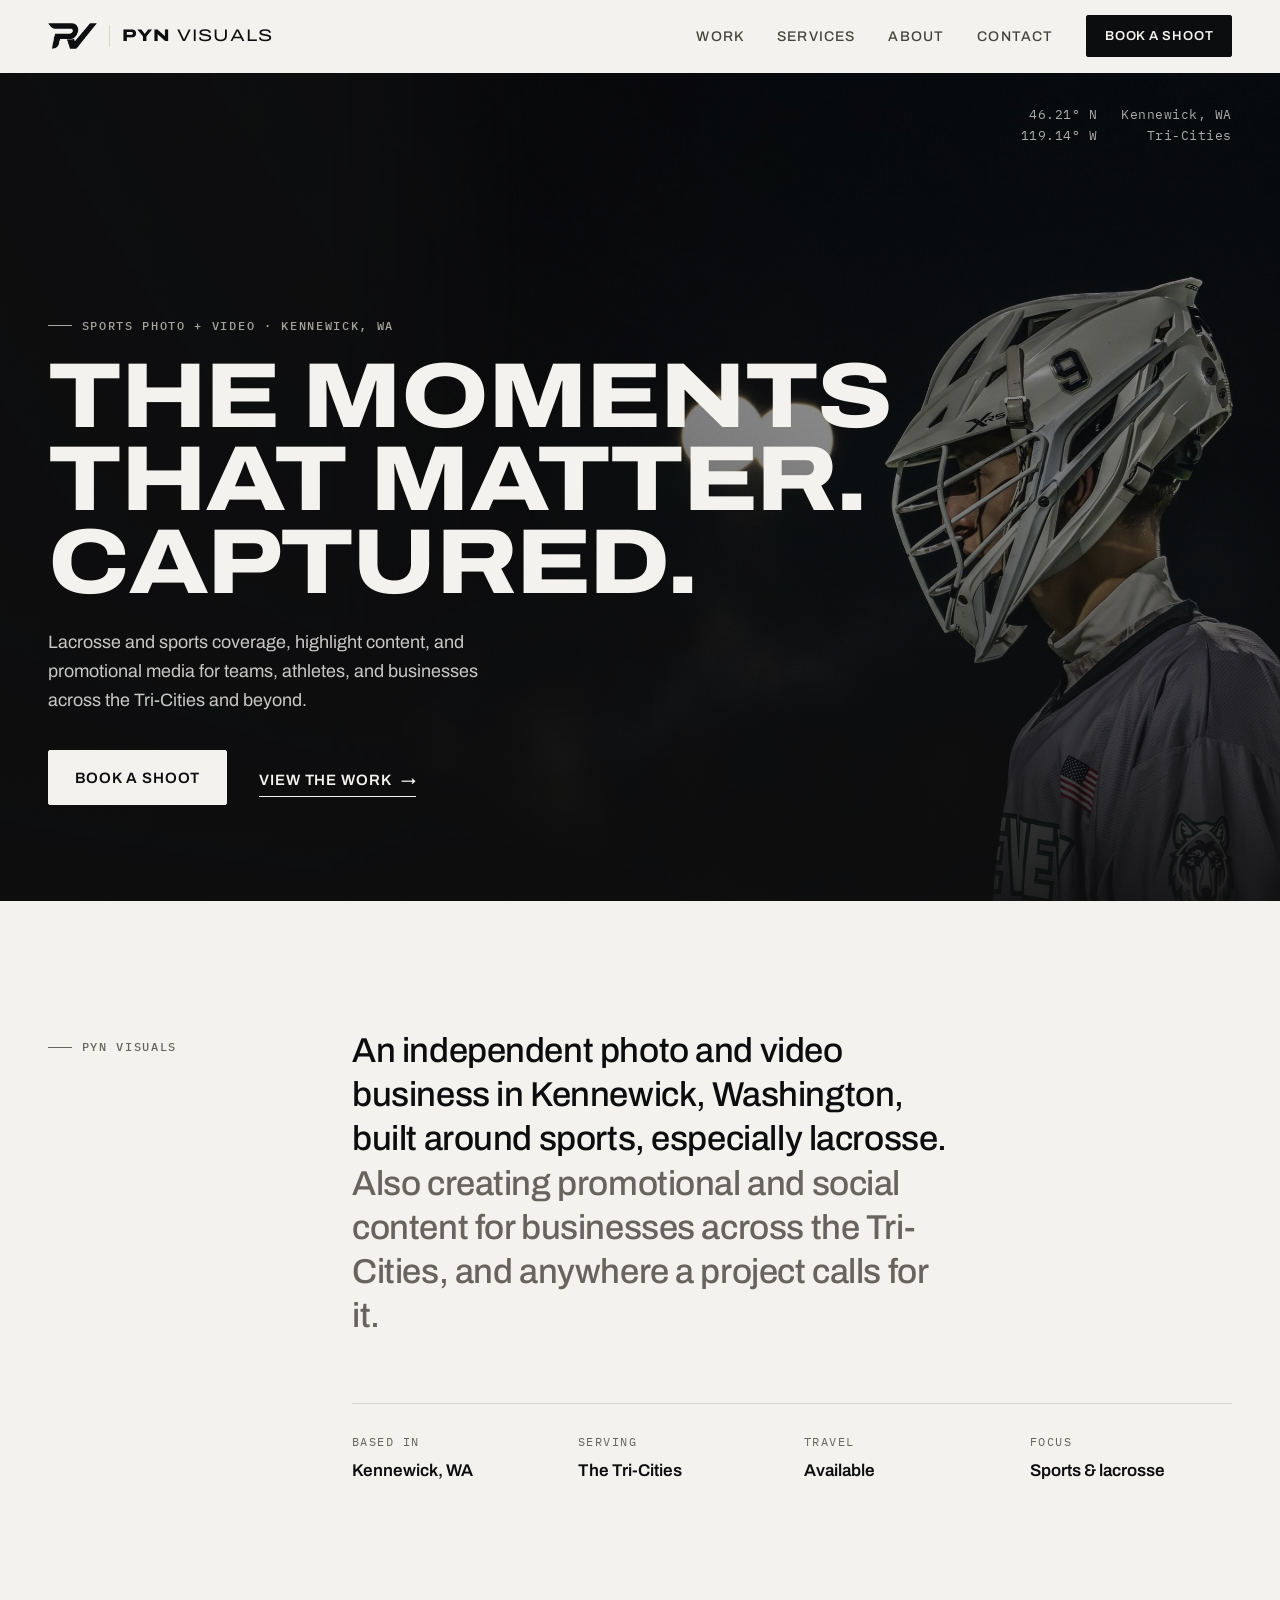
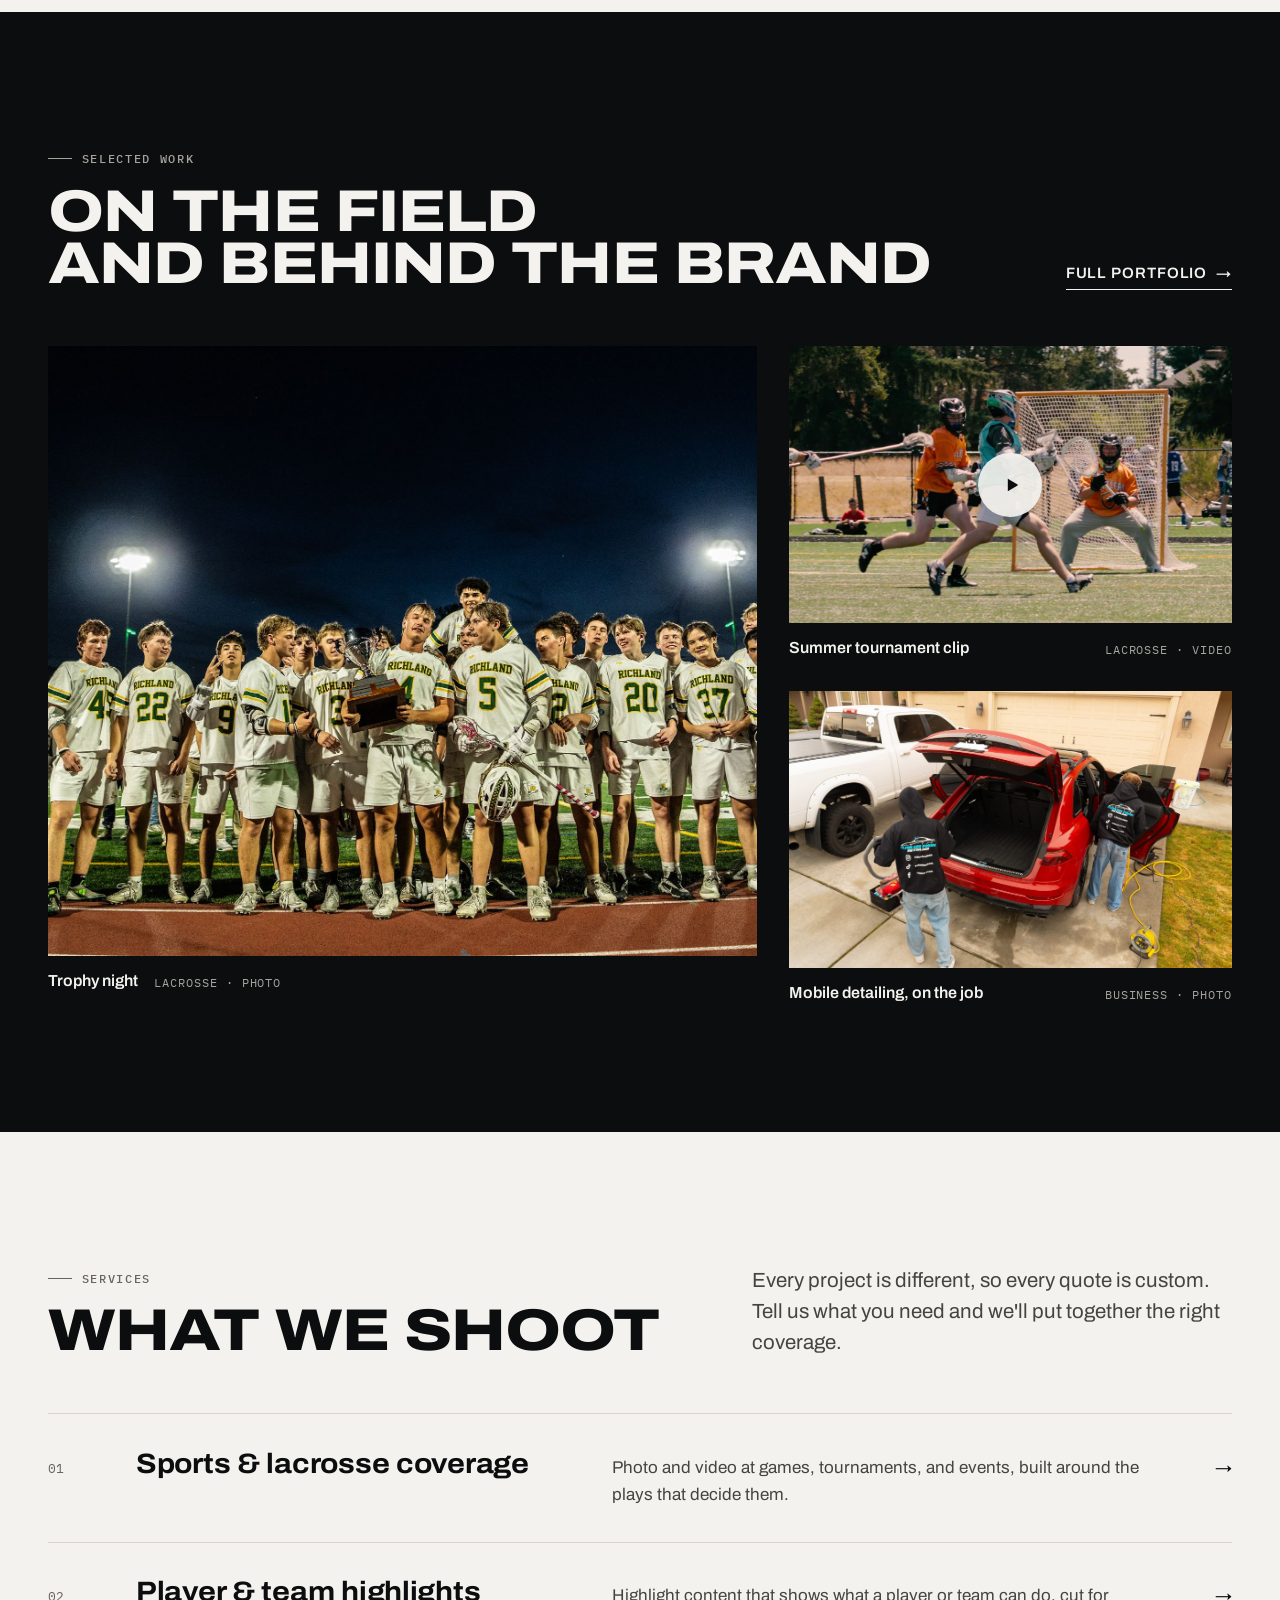
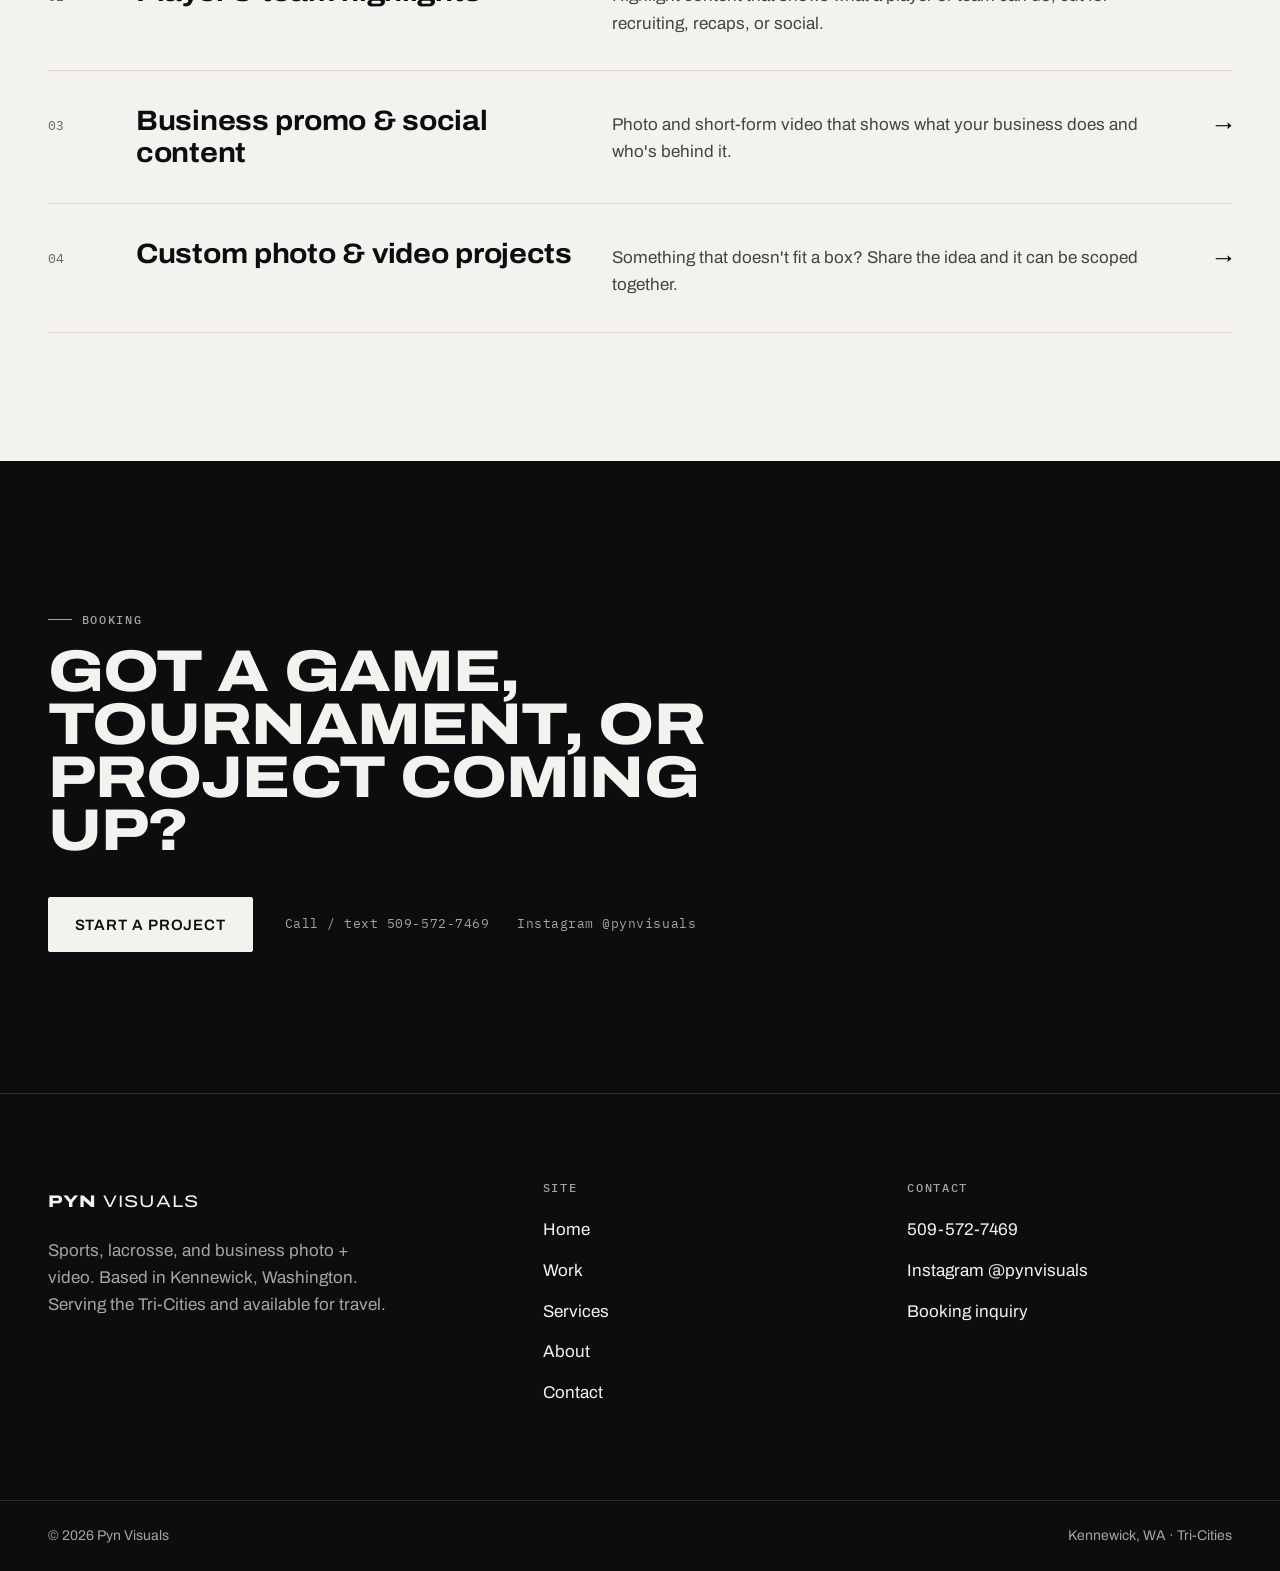
==== index.html @ ad840dbf "About page: Hayden Pyne bio and photo" ====
<!doctype html>
<html lang="en">
<head>
  <meta charset="utf-8" />
  <meta name="viewport" content="width=device-width, initial-scale=1" />
  <title>Pyn Visuals | Sports &amp; Lacrosse Photo + Video in Kennewick, WA</title>
  <meta name="description" content="Pyn Visuals is a Kennewick, Washington photo and video business focused on sports and lacrosse, plus promotional and social media content for businesses. Serving the Tri-Cities and available for travel." />
  <meta name="theme-color" content="#f4f2ee" />
  <link rel="icon" type="image/png" sizes="32x32" href="assets/favicon-32.png" />
  <link rel="apple-touch-icon" href="assets/apple-touch-icon.png" />

  <!-- Social sharing. If you move to a custom domain, update og:url and og:image on every page. -->
  <meta property="og:site_name" content="Pyn Visuals" />
  <meta property="og:type" content="website" />
  <meta property="og:title" content="Pyn Visuals | Sports &amp; Lacrosse Photo + Video" />
  <meta property="og:description" content="Sports and lacrosse photo + video, and promotional content for businesses. Based in Kennewick, WA, serving the Tri-Cities and available for travel." />
  <meta property="og:url" content="https://haydenp0130.github.io/pyn-visuals-site/" />
  <meta property="og:image" content="https://haydenp0130.github.io/pyn-visuals-site/assets/social/og-image.jpg" />
  <meta property="og:image:alt" content="Pyn Visuals logo and name on a warm white background." />
  <meta name="twitter:card" content="summary_large_image" />

  <link rel="preconnect" href="https://fonts.googleapis.com" />
  <link rel="preconnect" href="https://fonts.gstatic.com" crossorigin />
  <link rel="stylesheet" href="https://fonts.googleapis.com/css2?family=Archivo:wdth,wght@62..125,100..900&family=IBM+Plex+Mono:wght@400;500&display=swap" />
  <link rel="preload" as="image" href="assets/images/hero/hero.jpg" fetchpriority="high" />
  <link rel="stylesheet" href="css/styles.css" />
  <script>document.documentElement.classList.add("js");</script>
  <script src="js/config.js" defer></script>
  <script src="js/components.js" defer></script>
  <script src="js/gallery.js" defer></script>
  <script src="js/main.js" defer></script>

  <script type="application/ld+json">
  {
    "@context": "https://schema.org",
    "@type": "ProfessionalService",
    "name": "Pyn Visuals",
    "description": "Sports and lacrosse photo and video, plus promotional and social media content for businesses.",
    "telephone": "+1-509-572-7469",
    "founder": { "@type": "Person", "name": "Hayden Pyne" },
    "address": { "@type": "PostalAddress", "addressLocality": "Kennewick", "addressRegion": "WA", "addressCountry": "US" },
    "areaServed": ["Kennewick, WA", "Pasco, WA", "Richland, WA", "Tri-Cities, WA"],
    "sameAs": ["https://www.instagram.com/pynvisuals/"]
  }
  </script>
</head>
<body>
  <site-header current="home"></site-header>
  <noscript><nav class="container" aria-label="Main"><p><a href="index.html">Home</a> · <a href="portfolio.html">Work</a> · <a href="services.html">Services</a> · <a href="about.html">About</a> · <a href="contact.html">Contact</a></p></nav></noscript>

  <main id="main">
    <!-- HERO — image and optional background video are set in js/config.js (hero) -->
    <section class="hero dark" data-hero aria-labelledby="hero-title">
      <div class="hero__media">
        <img src="assets/images/hero/hero.jpg" alt="Side profile of a lacrosse player in a white helmet under glowing stadium lights at night." width="2400" height="1600" fetchpriority="high" style="object-position: 62% 35%" />
      </div>
      <div class="hero__grain" aria-hidden="true"></div>
      <span class="hero__tag tag" hidden>Placeholder image</span>
      <div class="hero__meta mono" aria-hidden="true">
        <span>46.21° N<br />119.14° W</span>
        <span>Kennewick, WA<br />Tri-Cities</span>
      </div>

      <div class="container hero__content">
        <p class="eyebrow">Sports photo + video &middot; Kennewick, WA</p>
        <h1 class="display h1 hero__title" id="hero-title">The moments that matter. Captured.</h1>
        <p class="hero__text">Lacrosse and sports coverage, highlight content, and promotional media for teams, athletes, and businesses across the Tri-Cities and beyond.</p>
        <div class="hero__actions">
          <a class="btn btn--light" href="contact.html">Book a Shoot</a>
          <a class="link-arrow" href="portfolio.html">View the work <span class="arrow" aria-hidden="true">&rarr;</span></a>
        </div>
      </div>
    </section>

    <!-- INTRO -->
    <section class="section" aria-labelledby="intro-title">
      <div class="container grid-12">
        <div class="intro__label"><h2 class="eyebrow" id="intro-title">Pyn Visuals</h2></div>
        <div class="intro__body">
          <p class="statement" data-reveal>
            An independent photo and video business in Kennewick, Washington, built around sports, especially lacrosse.
            <span class="muted">Also creating promotional and social content for businesses across the Tri-Cities, and anywhere a project calls for it.</span>
          </p>
          <dl class="facts" data-reveal>
            <div><dt>Based in</dt><dd>Kennewick, WA</dd></div>
            <div><dt>Serving</dt><dd>The Tri-Cities</dd></div>
            <div><dt>Travel</dt><dd>Available</dd></div>
            <div><dt>Focus</dt><dd>Sports &amp; lacrosse</dd></div>
          </dl>
        </div>
      </div>
    </section>

    <!-- SELECTED WORK — items marked featured: true in js/config.js -->
    <section class="section dark" aria-labelledby="work-title">
      <div class="container">
        <div class="section-head" data-reveal>
          <div>
            <p class="eyebrow">Selected work</p>
            <h2 class="display h2" id="work-title">On the field<br />and behind the brand</h2>
          </div>
          <a class="link-arrow" href="portfolio.html">Full portfolio <span class="arrow" aria-hidden="true">&rarr;</span></a>
        </div>
        <div class="featured-grid" data-featured-work data-reveal></div>
      </div>
    </section>

    <!-- SERVICES OVERVIEW — content from js/config.js (services) -->
    <section class="section" aria-labelledby="services-title">
      <div class="container">
        <div class="section-head" data-reveal>
          <div>
            <p class="eyebrow">Services</p>
            <h2 class="display h2" id="services-title">What we shoot</h2>
          </div>
          <p class="lede">Every project is different, so every quote is custom. Tell us what you need and we'll put together the right coverage.</p>
        </div>
        <ul class="service-rows" data-service-rows></ul>
      </div>
    </section>

    <!-- CTA -->
    <section class="dark cta" aria-labelledby="cta-title">
      <div class="container" data-reveal>
        <p class="eyebrow">Booking</p>
        <h2 class="display h2 cta__title" id="cta-title" style="margin-top:1rem">Got a game, tournament, or project coming up?</h2>
        <div class="cta__row">
          <a class="btn btn--light" href="contact.html">Start a Project</a>
          <div class="cta__contact mono">
            <a data-link="phone" data-keep-text="1" href="tel:+15095727469">Call / text 509-572-7469</a>
            <a data-link="instagram" data-keep-text="1" href="https://www.instagram.com/pynvisuals/" target="_blank" rel="noopener">Instagram @pynvisuals</a>
          </div>
        </div>
      </div>
    </section>
  </main>

  <site-footer></site-footer>
</body>
</html>
---- css/styles.css ----
/* =========================================================================
   PYN VISUALS — STYLES
   Palette: ink black + warm white + neutral grays. No bright accents.
   Colors, fonts, and spacing are set once in :root below.
   ========================================================================= */

:root {
  /* Color */
  --ink: #0c0d0f;            /* sampled from the Pyn Visuals logo */
  --ink-2: #16171a;
  --ink-3: #232428;
  --paper: #f4f2ee;          /* warm white */
  --paper-2: #ebe8e2;
  --gray-700: #46443f;       /* body text on paper  (≈ 9:1) */
  --gray-500: #67645e;       /* muted text on paper (≈ 5.4:1) */
  --line: #d8d4cc;
  --on-ink: #f4f2ee;
  --on-ink-muted: #a7a49d;   /* muted text on ink   (≈ 8:1) */
  --line-ink: rgba(244, 242, 238, 0.14);
  --error: #9b2c22;          /* used only for form errors */
  --error-on-ink: #f0a597;

  /* Type */
  --font-sans: "Archivo", "Helvetica Neue", Arial, system-ui, sans-serif;
  --font-mono: "IBM Plex Mono", ui-monospace, "SFMono-Regular", Consolas, monospace;

  /* Layout */
  --max: 1360px;
  --gutter: clamp(1rem, 4vw, 3rem);
  --header-h: 72px;
  --section: clamp(4.5rem, 10vw, 9rem);
  --radius: 2px;

  /* Motion */
  --ease: cubic-bezier(0.2, 0.7, 0.1, 1);
}

/* ---------- Reset / base ---------- */
*, *::before, *::after { box-sizing: border-box; }
html { -webkit-text-size-adjust: 100%; scroll-padding-top: calc(var(--header-h) + 1rem); }
@media (prefers-reduced-motion: no-preference) { html { scroll-behavior: smooth; } }
body {
  margin: 0;
  background: var(--paper);
  color: var(--ink);
  font-family: var(--font-sans);
  font-size: 1.0625rem;
  line-height: 1.6;
  -webkit-font-smoothing: antialiased;
  text-rendering: optimizeLegibility;
}
img, video, iframe { display: block; max-width: 100%; }
img { height: auto; }
a { color: inherit; }
button, input, select, textarea { font: inherit; color: inherit; }
h1, h2, h3, h4 { margin: 0; font-weight: 700; line-height: 1.05; }
p { margin: 0; }
ul { margin: 0; padding: 0; }
:focus-visible { outline: 2px solid currentColor; outline-offset: 3px; }
.dark :focus-visible, .site-footer :focus-visible { outline-color: var(--on-ink); }

[hidden] { display: none !important; }
.visually-hidden {
  position: absolute !important; width: 1px; height: 1px; padding: 0; margin: -1px;
  overflow: hidden; clip: rect(0 0 0 0); white-space: nowrap; border: 0;
}
.skip-link {
  position: absolute; left: 1rem; top: -100px; z-index: 100;
  background: var(--ink); color: var(--paper); padding: 0.75rem 1rem; text-decoration: none;
}
.skip-link:focus { top: 1rem; }

/* ---------- Layout helpers ---------- */
.container { width: 100%; max-width: var(--max); margin-inline: auto; padding-inline: var(--gutter); }
.section { padding-block: var(--section); }
.dark { background: var(--ink); color: var(--on-ink); }
.tone-2 { background: var(--paper-2); }

.grid-12 { display: grid; grid-template-columns: repeat(12, minmax(0, 1fr)); gap: clamp(1rem, 2.5vw, 2rem); }

/* ---------- Type ---------- */
.eyebrow {
  display: inline-flex; align-items: center; gap: 0.6rem;
  font-family: var(--font-mono); font-size: 0.75rem; font-weight: 500;
  letter-spacing: 0.14em; text-transform: uppercase; color: var(--gray-500);
}
.dark .eyebrow { color: var(--on-ink-muted); }
.eyebrow::before { content: ""; width: 1.5rem; height: 1px; background: currentColor; }

.display {
  font-weight: 800; font-stretch: 118%; text-transform: uppercase;
  letter-spacing: -0.015em; line-height: 0.9;
}
.h1 { font-size: clamp(2.6rem, 7.2vw, 6.75rem); }
.h2 { font-size: clamp(2rem, 4.6vw, 4rem); }
.h3 { font-size: clamp(1.35rem, 2.2vw, 1.75rem); font-weight: 700; font-stretch: 108%; letter-spacing: -0.01em; line-height: 1.15; }
.lede { font-size: clamp(1.15rem, 1.6vw, 1.35rem); line-height: 1.5; color: var(--gray-700); max-width: 40ch; }
.dark .lede { color: var(--on-ink-muted); }
.statement {
  font-size: clamp(1.45rem, 2.7vw, 2.35rem); font-weight: 500; line-height: 1.28;
  letter-spacing: -0.012em; max-width: 30ch;
}
.statement .muted { color: var(--gray-500); }
.muted { color: var(--gray-500); }
.dark .muted { color: var(--on-ink-muted); }
.mono { font-family: var(--font-mono); font-size: 0.8125rem; letter-spacing: 0.04em; }
.prose p + p { margin-top: 1.1em; }
.prose { color: var(--gray-700); max-width: 62ch; }

/* ---------- Buttons & links ---------- */
.btn {
  --btn-bg: var(--ink); --btn-fg: var(--paper);
  display: inline-flex; align-items: center; justify-content: center; gap: 0.6rem;
  min-height: 52px; padding: 0.9rem 1.6rem;
  background: var(--btn-bg); color: var(--btn-fg); border: 1px solid var(--btn-bg);
  border-radius: var(--radius); cursor: pointer; text-decoration: none;
  font-weight: 600; font-size: 0.9375rem; letter-spacing: 0.06em; text-transform: uppercase;
  transition: background-color 0.25s var(--ease), color 0.25s var(--ease), border-color 0.25s var(--ease);
}
.btn:hover { --btn-bg: var(--ink-3); }
.btn--light { --btn-bg: var(--paper); --btn-fg: var(--ink); }
.btn--light:hover { --btn-bg: #ffffff; }
.btn--ghost { background: transparent; color: var(--ink); border-color: var(--line); }
.btn--ghost:hover { border-color: var(--ink); background: transparent; }
.dark .btn--ghost { color: var(--on-ink); border-color: var(--line-ink); }
.dark .btn--ghost:hover { border-color: var(--on-ink); }
.btn--sm { min-height: 42px; padding: 0.55rem 1.1rem; font-size: 0.8125rem; }
.btn[disabled] { opacity: 0.6; cursor: progress; }

.link-arrow {
  display: inline-flex; align-items: center; gap: 0.55rem;
  font-weight: 600; font-size: 0.9375rem; letter-spacing: 0.06em; text-transform: uppercase;
  text-decoration: none; padding-block: 0.6rem;
  background: linear-gradient(currentColor, currentColor) left bottom / 100% 1px no-repeat;
  padding-bottom: 0.35rem;
}
.link-arrow .arrow { transition: transform 0.3s var(--ease); }
.link-arrow:hover .arrow { transform: translateX(4px); }

/* ---------- Header ---------- */
/* The custom element is the sticky box (reserves height before JS renders) */
site-header { display: block; position: sticky; top: 0; z-index: 50; min-height: var(--header-h); }
site-footer { display: block; }
.site-header {
  background: rgba(244, 242, 238, 0.92);
  -webkit-backdrop-filter: saturate(140%) blur(12px); backdrop-filter: saturate(140%) blur(12px);
  border-bottom: 1px solid transparent;
  transition: border-color 0.3s;
}
.site-header.is-scrolled { border-bottom-color: var(--line); }
.site-header__bar { display: flex; align-items: center; justify-content: space-between; height: var(--header-h); gap: 1.5rem; }
.brand { display: inline-flex; align-items: center; text-decoration: none; color: var(--ink); }
.brand__word {
  font-weight: 800; font-stretch: 125%; font-size: 1.05rem; letter-spacing: 0.06em; text-transform: uppercase;
  white-space: nowrap;
}
.brand__word span { font-weight: 400; }
.brand { gap: 0.75rem; }
.brand img { width: auto; }
.brand__divider { width: 1px; height: 22px; background: var(--line); }

.nav { display: flex; align-items: center; gap: clamp(1.25rem, 2.6vw, 2.25rem); }
.nav__list { display: flex; gap: clamp(1.25rem, 2.6vw, 2.25rem); list-style: none; }
.nav__link {
  position: relative; text-decoration: none; font-size: 0.875rem; font-weight: 500;
  letter-spacing: 0.08em; text-transform: uppercase; padding-block: 0.5rem; color: var(--gray-700);
}
.nav__link:hover, .nav__link[aria-current="page"] { color: var(--ink); }
.nav__link::after {
  content: ""; position: absolute; left: 0; right: 0; bottom: 0.2rem; height: 1px; background: currentColor;
  transform: scaleX(0); transform-origin: left; transition: transform 0.35s var(--ease);
}
.nav__link:hover::after, .nav__link[aria-current="page"]::after { transform: scaleX(1); }

.menu-toggle {
  display: none; align-items: center; gap: 0.6rem; background: none; border: 0; padding: 0.6rem 0;
  font-size: 0.8125rem; font-weight: 600; letter-spacing: 0.1em; text-transform: uppercase; cursor: pointer;
}
.menu-toggle__icon { position: relative; width: 22px; height: 10px; }
.menu-toggle__icon::before, .menu-toggle__icon::after {
  content: ""; position: absolute; left: 0; width: 100%; height: 1.5px; background: currentColor;
  transition: transform 0.3s var(--ease), top 0.3s var(--ease);
}
.menu-toggle__icon::before { top: 0; }
.menu-toggle__icon::after { top: 8px; }
.menu-toggle[aria-expanded="true"] .menu-toggle__icon::before { top: 4px; transform: rotate(45deg); }
.menu-toggle[aria-expanded="true"] .menu-toggle__icon::after { top: 4px; transform: rotate(-45deg); }

.mobile-menu {
  position: fixed; inset: var(--header-h) 0 0 0; z-index: 49; background: var(--paper);
  padding: 2rem var(--gutter) 2.5rem; display: flex; flex-direction: column; justify-content: space-between;
  overflow-y: auto;
}
.mobile-menu[hidden] { display: none; }
.mobile-menu__list { list-style: none; border-top: 1px solid var(--line); }
.mobile-menu__list li { border-bottom: 1px solid var(--line); }
.mobile-menu__list a {
  display: flex; justify-content: space-between; align-items: center; padding: 1.1rem 0; text-decoration: none;
  font-weight: 800; font-stretch: 115%; text-transform: uppercase; font-size: clamp(1.75rem, 8vw, 2.5rem); letter-spacing: -0.01em;
}
.mobile-menu__list a[aria-current="page"]::after { content: ""; width: 10px; height: 10px; background: var(--ink); border-radius: 50%; }
.mobile-menu__foot { display: grid; gap: 1rem; margin-top: 2rem; }
.mobile-menu__contact { display: flex; flex-wrap: wrap; gap: 0.5rem 1.5rem; }

@media (max-width: 860px) {
  .nav { display: none; }
  .menu-toggle { display: inline-flex; }
}
body.menu-open { overflow: hidden; }
@media (max-width: 420px) {
  .menu-toggle__label { position: absolute; width: 1px; height: 1px; overflow: hidden; clip: rect(0 0 0 0); white-space: nowrap; }
  .menu-toggle { padding: 0.9rem 0 0.9rem 0.9rem; }
  .brand__word { font-size: 0.95rem; }
}

/* ---------- Hero ---------- */
.hero {
  position: relative; isolation: isolate; overflow: hidden;
  min-height: clamp(560px, calc(100svh - var(--header-h)), 980px);
  display: flex; align-items: flex-end;
  background: var(--ink); color: var(--on-ink);
}
.hero__media, .hero__media img, .hero__media video {
  position: absolute; inset: 0; width: 100%; height: 100%; object-fit: cover; z-index: -2;
}
.hero__media::after {
  content: ""; position: absolute; inset: 0; z-index: 1;
  background:
    linear-gradient(to top, rgba(13,13,14,0.92) 0%, rgba(13,13,14,0.55) 45%, rgba(13,13,14,0.35) 100%),
    linear-gradient(to right, rgba(13,13,14,0.55), rgba(13,13,14,0) 65%);
}
.hero__grain {
  position: absolute; inset: 0; z-index: -1; pointer-events: none; opacity: 0.07; mix-blend-mode: overlay;
  background-image: url("data:image/svg+xml,%3Csvg xmlns='http://www.w3.org/2000/svg' width='160' height='160'%3E%3Cfilter id='n'%3E%3CfeTurbulence type='fractalNoise' baseFrequency='0.9' numOctaves='2' stitchTiles='stitch'/%3E%3C/filter%3E%3Crect width='100%25' height='100%25' filter='url(%23n)'/%3E%3C/svg%3E");
}
.hero__content { position: relative; padding-block: clamp(3rem, 8vw, 6rem); width: 100%; }
.hero__title { max-width: 13ch; margin-top: 1.25rem; }
.hero__text { margin-top: 1.5rem; max-width: 46ch; color: rgba(244, 242, 238, 0.82); font-size: clamp(1.05rem, 1.4vw, 1.2rem); }
.hero__actions { display: flex; flex-wrap: wrap; align-items: center; gap: 1rem 2rem; margin-top: 2.25rem; }
.hero__meta {
  position: absolute; right: var(--gutter); top: clamp(1.25rem, 3vw, 2rem);
  display: flex; gap: 1.5rem; color: rgba(244, 242, 238, 0.7); text-align: right;
}
.hero__tag {
  position: absolute; left: var(--gutter); top: clamp(1.25rem, 3vw, 2rem);
}
@media (max-width: 600px) { .hero__meta { display: none; } }
/* Wide screens: slide the photo right (feathering its left edge into black) so
   the subject sits beside the headline instead of under it.
   Remove this block if a new hero photo has its subject on the left. */
@media (min-width: 900px) {
  .hero__media img {
    left: 26%;
    -webkit-mask-image: linear-gradient(to right, transparent 0, #000 16%);
    mask-image: linear-gradient(to right, transparent 0, #000 16%);
  }
}

@media (prefers-reduced-motion: no-preference) {
  .hero__media img { animation: hero-settle 14s var(--ease) both; }
  @keyframes hero-settle { from { transform: scale(1.07); } to { transform: scale(1); } }
}

/* ---------- Tags / badges ---------- */
.tag {
  display: inline-flex; align-items: center; gap: 0.4rem;
  font-family: var(--font-mono); font-size: 0.6875rem; font-weight: 500; letter-spacing: 0.12em; text-transform: uppercase;
  padding: 0.3rem 0.55rem; border: 1px solid rgba(244, 242, 238, 0.4); color: var(--on-ink);
  background: rgba(13, 13, 14, 0.55); border-radius: var(--radius);
  -webkit-backdrop-filter: blur(6px); backdrop-filter: blur(6px);
}

/* ---------- Page intro (inner pages) ---------- */
.page-intro { padding-top: clamp(3.5rem, 8vw, 7rem); padding-bottom: clamp(2.5rem, 6vw, 4.5rem); }
.page-intro .display { margin-top: 1.25rem; font-size: clamp(2.6rem, 7vw, 6rem); }
.page-intro .lede { margin-top: 1.5rem; }
.page-intro__row { display: flex; flex-wrap: wrap; align-items: flex-end; justify-content: space-between; gap: 2rem; }

/* ---------- Home intro ---------- */
.intro__label { grid-column: 1 / span 3; }
.intro__body { grid-column: 4 / span 9; }
.facts {
  display: grid; grid-template-columns: repeat(4, minmax(0, 1fr)); gap: 1.5rem;
  margin: clamp(2.5rem, 5vw, 4rem) 0 0; padding-top: 1.75rem; border-top: 1px solid var(--line);
}
.facts dt { font-family: var(--font-mono); font-size: 0.75rem; letter-spacing: 0.12em; text-transform: uppercase; color: var(--gray-500); }
.facts dd { margin: 0.4rem 0 0; font-weight: 600; font-size: 1.0625rem; }
@media (max-width: 900px) {
  .intro__label, .intro__body { grid-column: 1 / -1; }
  .facts { grid-template-columns: repeat(2, minmax(0, 1fr)); }
}

/* ---------- Section heading row ---------- */
.section-head { display: flex; flex-wrap: wrap; align-items: flex-end; justify-content: space-between; gap: 1.5rem 3rem; margin-bottom: clamp(2rem, 5vw, 3.5rem); }
.section-head .display { margin-top: 1rem; }

/* ---------- Work cards ---------- */
.work-card {
  display: block; width: 100%; padding: 0; margin: 0; border: 0; background: none; text-align: left; cursor: pointer;
  color: inherit;
}
.work-card__frame { position: relative; overflow: hidden; background: var(--ink-2); }
.work-card__frame img { width: 100%; height: 100%; object-fit: cover; transition: transform 0.9s var(--ease), opacity 0.5s; }
.work-card:hover .work-card__frame img, .work-card:focus-visible .work-card__frame img { transform: scale(1.035); }
.work-card__frame::after {
  content: ""; position: absolute; inset: 0; background: linear-gradient(to top, rgba(13,13,14,0.35), transparent 40%);
  opacity: 0; transition: opacity 0.4s;
}
.work-card:hover .work-card__frame::after { opacity: 1; }
.work-card__badges { position: absolute; left: 0.85rem; top: 0.85rem; display: flex; gap: 0.4rem; z-index: 1; }
.work-card__play {
  position: absolute; left: 50%; top: 50%; z-index: 1; width: 64px; height: 64px; margin: -32px 0 0 -32px;
  border-radius: 50%; display: grid; place-items: center;
  background: rgba(244, 242, 238, 0.92); color: var(--ink);
  transition: transform 0.4s var(--ease), background-color 0.3s;
}
.work-card__play svg { width: 20px; height: 20px; margin-left: 3px; }
.work-card:hover .work-card__play { transform: scale(1.08); background: #fff; }
.work-card__caption { display: flex; justify-content: space-between; gap: 1rem; padding-top: 0.9rem; }
.work-card__title { font-weight: 600; font-size: 1rem; line-height: 1.3; }
.work-card__meta { font-family: var(--font-mono); font-size: 0.75rem; letter-spacing: 0.08em; text-transform: uppercase; color: var(--gray-500); white-space: nowrap; padding-top: 0.15rem; }
.dark .work-card__meta { color: var(--on-ink-muted); }

.ratio-landscape { aspect-ratio: 3 / 2; }
.ratio-portrait { aspect-ratio: 4 / 5; }
.ratio-wide { aspect-ratio: 16 / 9; }
.ratio-vertical { aspect-ratio: 9 / 16; }
.ratio-tall { aspect-ratio: 2 / 3; }
.ratio-square { aspect-ratio: 1 / 1; }

/* Home "Selected work": 1 large + 2 stacked, uniform crops */
.featured-grid { display: grid; grid-template-columns: 1.6fr 1fr; gap: clamp(1rem, 2.5vw, 2rem); }
.featured-grid > :first-child { grid-row: span 2; }
.featured-grid > :first-child .work-card__frame { aspect-ratio: auto; height: calc(100% - 3rem); min-height: 320px; }
.featured-grid .work-card__frame { aspect-ratio: 16 / 10; }
.featured-grid > :first-child { display: flex; flex-direction: column; }
@media (max-width: 760px) {
  .featured-grid { grid-template-columns: 1fr; }
  .featured-grid > :first-child { grid-row: auto; }
  .featured-grid > :first-child .work-card__frame { aspect-ratio: 16 / 10; height: auto; min-height: 0; }
}

/* Portfolio gallery: masonry columns, natural aspect ratios */
.filters { display: flex; flex-wrap: wrap; gap: 0.5rem; margin-bottom: clamp(1.75rem, 4vw, 2.75rem); }
.filter {
  min-height: 44px; padding: 0.55rem 1.1rem; border: 1px solid var(--line); background: transparent; cursor: pointer;
  border-radius: 999px; font-size: 0.8125rem; font-weight: 600; letter-spacing: 0.08em; text-transform: uppercase; color: var(--gray-700);
  transition: border-color 0.2s, background-color 0.2s, color 0.2s;
}
.filter:hover { border-color: var(--ink); color: var(--ink); }
.filter[aria-pressed="true"] { background: var(--ink); border-color: var(--ink); color: var(--paper); }
.filter__count { font-family: var(--font-mono); font-weight: 400; opacity: 0.6; margin-left: 0.35rem; }

/* Masonry: js/gallery.js places items left-to-right into the shortest column */
.gallery { display: flex; align-items: flex-start; gap: clamp(1rem, 2.5vw, 2rem); }
.gallery__col { flex: 1 1 0; min-width: 0; }
.gallery__item { margin-bottom: clamp(1.5rem, 3vw, 2.5rem); }
.gallery__item[hidden] { display: none; }
.gallery__empty { padding: 3rem 0; color: var(--gray-500); }
.gallery-note {
  margin-top: 1rem; padding: 1rem 1.25rem; border: 1px dashed var(--line); color: var(--gray-500); font-size: 0.9375rem;
}

/* ---------- Services list (home) ---------- */
.service-rows { list-style: none; border-top: 1px solid var(--line); }
.service-row { border-bottom: 1px solid var(--line); }
.service-row a {
  display: grid; grid-template-columns: 4rem minmax(0, 1.2fr) minmax(0, 1.5fr) 2rem; gap: 1.5rem; align-items: baseline;
  padding: clamp(1.4rem, 3vw, 2.1rem) 0; text-decoration: none; transition: padding 0.4s var(--ease);
}
.service-row a:hover { padding-inline: 0.75rem; }
.service-row__num { font-family: var(--font-mono); font-size: 0.8125rem; color: var(--gray-500); }
.service-row__text { color: var(--gray-700); }
.service-row__arrow { justify-self: end; transition: transform 0.3s var(--ease); }
.service-row a:hover .service-row__arrow { transform: translateX(4px); }
@media (max-width: 760px) {
  .service-row a { grid-template-columns: 2.5rem minmax(0, 1fr) 1.25rem; }
  .service-row__text { grid-column: 2 / 3; grid-row: 2; }
  .service-row__arrow { grid-column: 3; grid-row: 1; }
}

/* ---------- Services page ---------- */
.service-block { padding-block: clamp(3rem, 7vw, 5.5rem); border-top: 1px solid var(--line); }
.service-block__grid { display: grid; grid-template-columns: minmax(0, 1fr) minmax(0, 1fr); gap: clamp(2rem, 5vw, 5rem); align-items: start; }
.service-block:nth-child(even) .service-block__media { order: 2; }
.service-block__media { overflow: hidden; background: var(--ink-2); }
.service-block__media img { width: 100%; aspect-ratio: 4 / 3; object-fit: cover; }
.service-block__num { font-family: var(--font-mono); font-size: 0.8125rem; color: var(--gray-500); letter-spacing: 0.1em; }
.service-block h2 { margin-top: 0.75rem; }
.service-block__summary { margin-top: 1.25rem; font-size: 1.2rem; line-height: 1.45; font-weight: 500; }
.service-block__desc { margin-top: 1rem; color: var(--gray-700); }
.fit-list { list-style: none; margin-top: 1.75rem; border-top: 1px solid var(--line); }
.fit-list li { display: flex; gap: 0.85rem; padding: 0.8rem 0; border-bottom: 1px solid var(--line); color: var(--gray-700); }
.fit-list li::before { content: "—"; color: var(--gray-500); }
.fit-label { margin-top: 2rem; }
.service-block__cta { margin-top: 2rem; }
@media (max-width: 860px) {
  .service-block__grid { grid-template-columns: 1fr; }
  .service-block:nth-child(even) .service-block__media { order: 0; }
}

.steps { list-style: none; display: grid; grid-template-columns: repeat(4, minmax(0, 1fr)); gap: clamp(1.25rem, 3vw, 2.5rem); counter-reset: step; }
.steps li { border-top: 1px solid var(--line-ink); padding-top: 1.25rem; counter-increment: step; }
.steps li::before { content: "0" counter(step); display: block; font-family: var(--font-mono); font-size: 0.8125rem; color: var(--on-ink-muted); margin-bottom: 1.5rem; }
.steps h3 { font-size: 1.2rem; font-stretch: 108%; }
.steps p { margin-top: 0.6rem; color: var(--on-ink-muted); font-size: 0.9875rem; }
@media (max-width: 900px) { .steps { grid-template-columns: repeat(2, minmax(0, 1fr)); } }
@media (max-width: 520px) { .steps { grid-template-columns: 1fr; } }

/* ---------- About ---------- */
.about-grid { display: grid; grid-template-columns: minmax(0, 5fr) minmax(0, 7fr); gap: clamp(2rem, 6vw, 6rem); align-items: start; }
.about-grid__media { position: relative; background: var(--ink-2); }
.about-grid__media img { width: 100%; aspect-ratio: 4 / 5; object-fit: cover; }
.about-grid__media .tag { position: absolute; left: 0.85rem; top: 0.85rem; }
.about-grid__body .statement { margin-bottom: 2rem; }
@media (max-width: 860px) { .about-grid { grid-template-columns: 1fr; } .about-grid__media { max-width: 520px; } }

.pillars { display: grid; grid-template-columns: repeat(3, minmax(0, 1fr)); gap: clamp(1.25rem, 3vw, 2.5rem); }
.pillar { border-top: 1px solid var(--ink); padding-top: 1.25rem; }
.pillar p { margin-top: 0.75rem; color: var(--gray-700); }
@media (max-width: 860px) { .pillars { grid-template-columns: 1fr; } }

.area { display: grid; grid-template-columns: minmax(0, 1fr) minmax(0, 1fr); gap: clamp(2rem, 5vw, 4rem); align-items: end; }
.area__places { list-style: none; display: flex; flex-wrap: wrap; gap: 0.5rem; margin-top: 1.5rem; }
.area__places li { padding: 0.45rem 0.9rem; border: 1px solid var(--line-ink); border-radius: 999px; font-size: 0.875rem; color: var(--on-ink-muted); }
@media (max-width: 860px) { .area { grid-template-columns: 1fr; } }

/* ---------- CTA band ---------- */
.cta { padding-block: clamp(5rem, 11vw, 9rem); }
.cta__title { max-width: 16ch; }
.cta__row { display: flex; flex-wrap: wrap; align-items: center; gap: 1rem 2rem; margin-top: 2.5rem; }
.cta__contact { display: flex; flex-wrap: wrap; gap: 0.25rem 1.75rem; color: var(--on-ink-muted); }
.cta__contact a { text-decoration: none; padding-block: 0.6rem; }
.cta__contact a:hover { color: var(--on-ink); }

/* ---------- Contact ---------- */
.contact-grid { display: grid; grid-template-columns: minmax(0, 7fr) minmax(0, 4fr); gap: clamp(2.5rem, 6vw, 6rem); align-items: start; }
@media (max-width: 960px) { .contact-grid { grid-template-columns: 1fr; } }

.form { display: grid; grid-template-columns: repeat(2, minmax(0, 1fr)); gap: 1.5rem 1.25rem; }
.field { display: grid; gap: 0.5rem; align-content: start; }
.field--full { grid-column: 1 / -1; }
@media (max-width: 600px) { .field { grid-column: 1 / -1; } }
.field label, .field legend { font-size: 0.8125rem; font-weight: 600; letter-spacing: 0.08em; text-transform: uppercase; padding: 0; }
.field .req { color: var(--gray-500); font-weight: 400; letter-spacing: 0.04em; text-transform: none; }
.field .hint { font-size: 0.875rem; color: var(--gray-500); }
.input {
  width: 100%; min-height: 52px; padding: 0.8rem 0.95rem; background: #fbfaf8; border: 1px solid #bfbab1;
  border-radius: var(--radius); font-size: 1rem; transition: border-color 0.2s, box-shadow 0.2s;
}
.input:hover { border-color: var(--gray-500); }
.input:focus { outline: none; border-color: var(--ink); box-shadow: 0 0 0 1px var(--ink); }
textarea.input { min-height: 170px; resize: vertical; line-height: 1.5; }
select.input {
  appearance: none; -webkit-appearance: none; padding-right: 2.75rem; cursor: pointer;
  background-image: url("data:image/svg+xml,%3Csvg xmlns='http://www.w3.org/2000/svg' width='12' height='8' viewBox='0 0 12 8'%3E%3Cpath d='M1 1.5l5 5 5-5' fill='none' stroke='%230d0d0e' stroke-width='1.5'/%3E%3C/svg%3E");
  background-repeat: no-repeat; background-position: right 1rem center;
}
.input[aria-invalid="true"] { border-color: var(--error); box-shadow: 0 0 0 1px var(--error); }
.field__error { font-size: 0.875rem; color: var(--error); font-weight: 500; }
.field__error:empty { display: none; }
.date-range { display: grid; grid-template-columns: 1fr 1fr; gap: 0.75rem; }
.date-range .sub { font-size: 0.75rem; color: var(--gray-500); font-family: var(--font-mono); letter-spacing: 0.08em; text-transform: uppercase; margin-bottom: 0.35rem; display: block; }
.hp-field { position: absolute; left: -9999px; width: 1px; height: 1px; overflow: hidden; }

.form__foot { grid-column: 1 / -1; display: flex; flex-wrap: wrap; align-items: center; gap: 1rem 1.5rem; margin-top: 0.5rem; }
.form__note { font-size: 0.9375rem; color: var(--gray-700); max-width: 44ch; }

.notice { grid-column: 1 / -1; padding: 1.1rem 1.25rem; border: 1px solid var(--line); background: #fbfaf8; font-size: 0.9375rem; }
.notice[hidden] { display: none; }
.notice strong { display: block; margin-bottom: 0.25rem; }
.notice--error { border-color: var(--error); }
.notice--setup { border-style: dashed; color: var(--gray-700); }
.notice ul { margin-top: 0.5rem; padding-left: 1.2rem; }
.notice a { font-weight: 600; }

.form-result { padding: clamp(1.5rem, 4vw, 2.5rem); border: 1px solid var(--line); background: #fbfaf8; }
.form-result[hidden] { display: none; }
.form-result h2 { font-size: clamp(1.6rem, 3vw, 2.25rem); }
.form-result p { margin-top: 1rem; color: var(--gray-700); max-width: 52ch; }
.form-result__actions { display: flex; flex-wrap: wrap; gap: 0.75rem; margin-top: 1.75rem; }
.form-result textarea { width: 100%; min-height: 160px; margin-top: 1.25rem; font-family: var(--font-mono); font-size: 0.8125rem; }

.contact-card { position: sticky; top: calc(var(--header-h) + 2rem); padding: clamp(1.5rem, 3vw, 2.25rem); }
.contact-card dl { margin: 1.5rem 0 0; display: grid; gap: 1.25rem; }
.contact-card dt { font-family: var(--font-mono); font-size: 0.75rem; letter-spacing: 0.12em; text-transform: uppercase; color: var(--on-ink-muted); }
.contact-card dd { margin: 0.3rem 0 0; font-size: 1.125rem; font-weight: 600; }
.contact-card dd a { text-decoration: none; background: linear-gradient(currentColor, currentColor) left bottom / 100% 1px no-repeat; padding-bottom: 2px; }
.contact-card .disclaimer { margin-top: 1.75rem; padding-top: 1.25rem; border-top: 1px solid var(--line-ink); color: var(--on-ink-muted); font-size: 0.9375rem; }
@media (max-width: 960px) { .contact-card { position: static; } }

/* ---------- Footer ---------- */
.site-footer { background: var(--ink); color: var(--on-ink); border-top: 1px solid var(--line-ink); }
.site-footer__top { display: grid; grid-template-columns: minmax(0, 1.4fr) repeat(2, minmax(0, 1fr)); gap: 2.5rem; padding-block: clamp(3.5rem, 7vw, 5.5rem); }
.site-footer .brand { color: var(--on-ink); }
.site-footer__blurb { margin-top: 1rem; color: var(--on-ink-muted); max-width: 34ch; }
.site-footer h2 { font-family: var(--font-mono); font-size: 0.75rem; font-weight: 500; letter-spacing: 0.14em; text-transform: uppercase; color: var(--on-ink-muted); margin-bottom: 1rem; }
.site-footer ul { list-style: none; display: grid; gap: 0.15rem; }
.site-footer a { text-decoration: none; display: inline-block; padding-block: 0.35rem; }
.site-footer a:hover { text-decoration: underline; text-underline-offset: 4px; }
.site-footer__bottom { display: flex; flex-wrap: wrap; justify-content: space-between; gap: 1rem; padding-block: 1.5rem; border-top: 1px solid var(--line-ink); color: var(--on-ink-muted); font-size: 0.875rem; }
@media (max-width: 760px) { .site-footer__top { grid-template-columns: 1fr 1fr; } .site-footer__top > :first-child { grid-column: 1 / -1; } }

/* ---------- Lightbox ---------- */
.lightbox {
  width: 100vw; height: 100dvh; max-width: none; max-height: none; margin: 0; padding: 0; border: 0;
  background: rgba(8, 8, 9, 0.97); color: var(--on-ink);
}
.lightbox::backdrop { background: rgba(8, 8, 9, 0.9); }
.lightbox__inner { display: grid; grid-template-rows: auto 1fr auto; height: 100%; }
.lightbox__bar { display: flex; justify-content: space-between; align-items: center; padding: 0.75rem var(--gutter); }
.lightbox__count { font-family: var(--font-mono); font-size: 0.8125rem; color: var(--on-ink-muted); letter-spacing: 0.08em; }
.lightbox__btn {
  display: inline-grid; place-items: center; width: 48px; height: 48px; border: 1px solid var(--line-ink);
  background: rgba(13,13,14,0.6); color: var(--on-ink); border-radius: 50%; cursor: pointer; transition: border-color 0.2s, background-color 0.2s;
}
.lightbox__btn:hover { border-color: var(--on-ink); }
.lightbox__btn svg { width: 18px; height: 18px; }
.lightbox__stage { position: relative; display: grid; place-items: center; min-height: 0; padding: 0 clamp(0.5rem, 6vw, 6rem); }
.lightbox__media { max-width: 100%; max-height: 100%; display: grid; place-items: center; min-height: 0; width: 100%; height: 100%; }
.lightbox__media img { max-width: 100%; max-height: calc(100dvh - 10rem); object-fit: contain; }
.lightbox__media video { max-width: 100%; max-height: calc(100dvh - 10rem); background: #000; }
.lightbox__embed { width: min(100%, calc((100dvh - 10rem) * 16 / 9)); aspect-ratio: 16 / 9; background: #000; }
.lightbox__embed iframe { width: 100%; height: 100%; border: 0; }
.lightbox__pending { position: relative; max-width: min(100%, 960px); }
.lightbox__pending img { max-height: calc(100dvh - 12rem); opacity: 0.55; }
.lightbox__pending-msg {
  position: absolute; inset: 0; display: grid; place-content: center; text-align: center; gap: 0.5rem; padding: 1.5rem;
}
.lightbox__pending-msg strong { font-size: clamp(1.1rem, 2.5vw, 1.5rem); font-stretch: 110%; text-transform: uppercase; }
.lightbox__pending-msg span { color: var(--on-ink-muted); font-size: 0.9375rem; max-width: 40ch; }
.lightbox__nav { position: absolute; top: 50%; transform: translateY(-50%); z-index: 2; }
.lightbox__nav--prev { left: clamp(0.5rem, 2vw, 1.5rem); }
.lightbox__nav--next { right: clamp(0.5rem, 2vw, 1.5rem); }
.lightbox__caption { display: flex; flex-wrap: wrap; justify-content: space-between; gap: 0.5rem 2rem; padding: 1rem var(--gutter) 1.25rem; }
.lightbox__title { font-weight: 600; }
.lightbox__meta { font-family: var(--font-mono); font-size: 0.75rem; letter-spacing: 0.08em; text-transform: uppercase; color: var(--on-ink-muted); }
@media (max-width: 600px) {
  .lightbox__stage { padding: 0; }
  .lightbox__nav { top: auto; bottom: -3.75rem; transform: none; }
  .lightbox__caption { padding-right: 8rem; }
}

/* ---------- Reveal motion (only when allowed and JS is running) ---------- */
@media (prefers-reduced-motion: no-preference) {
  .js [data-reveal] { opacity: 0; transform: translateY(18px); transition: opacity 0.9s var(--ease), transform 0.9s var(--ease); }
  .js [data-reveal].is-visible { opacity: 1; transform: none; }
}
@media (prefers-reduced-motion: reduce) {
  *, *::before, *::after { transition-duration: 0.01ms !important; animation-duration: 0.01ms !important; }
}
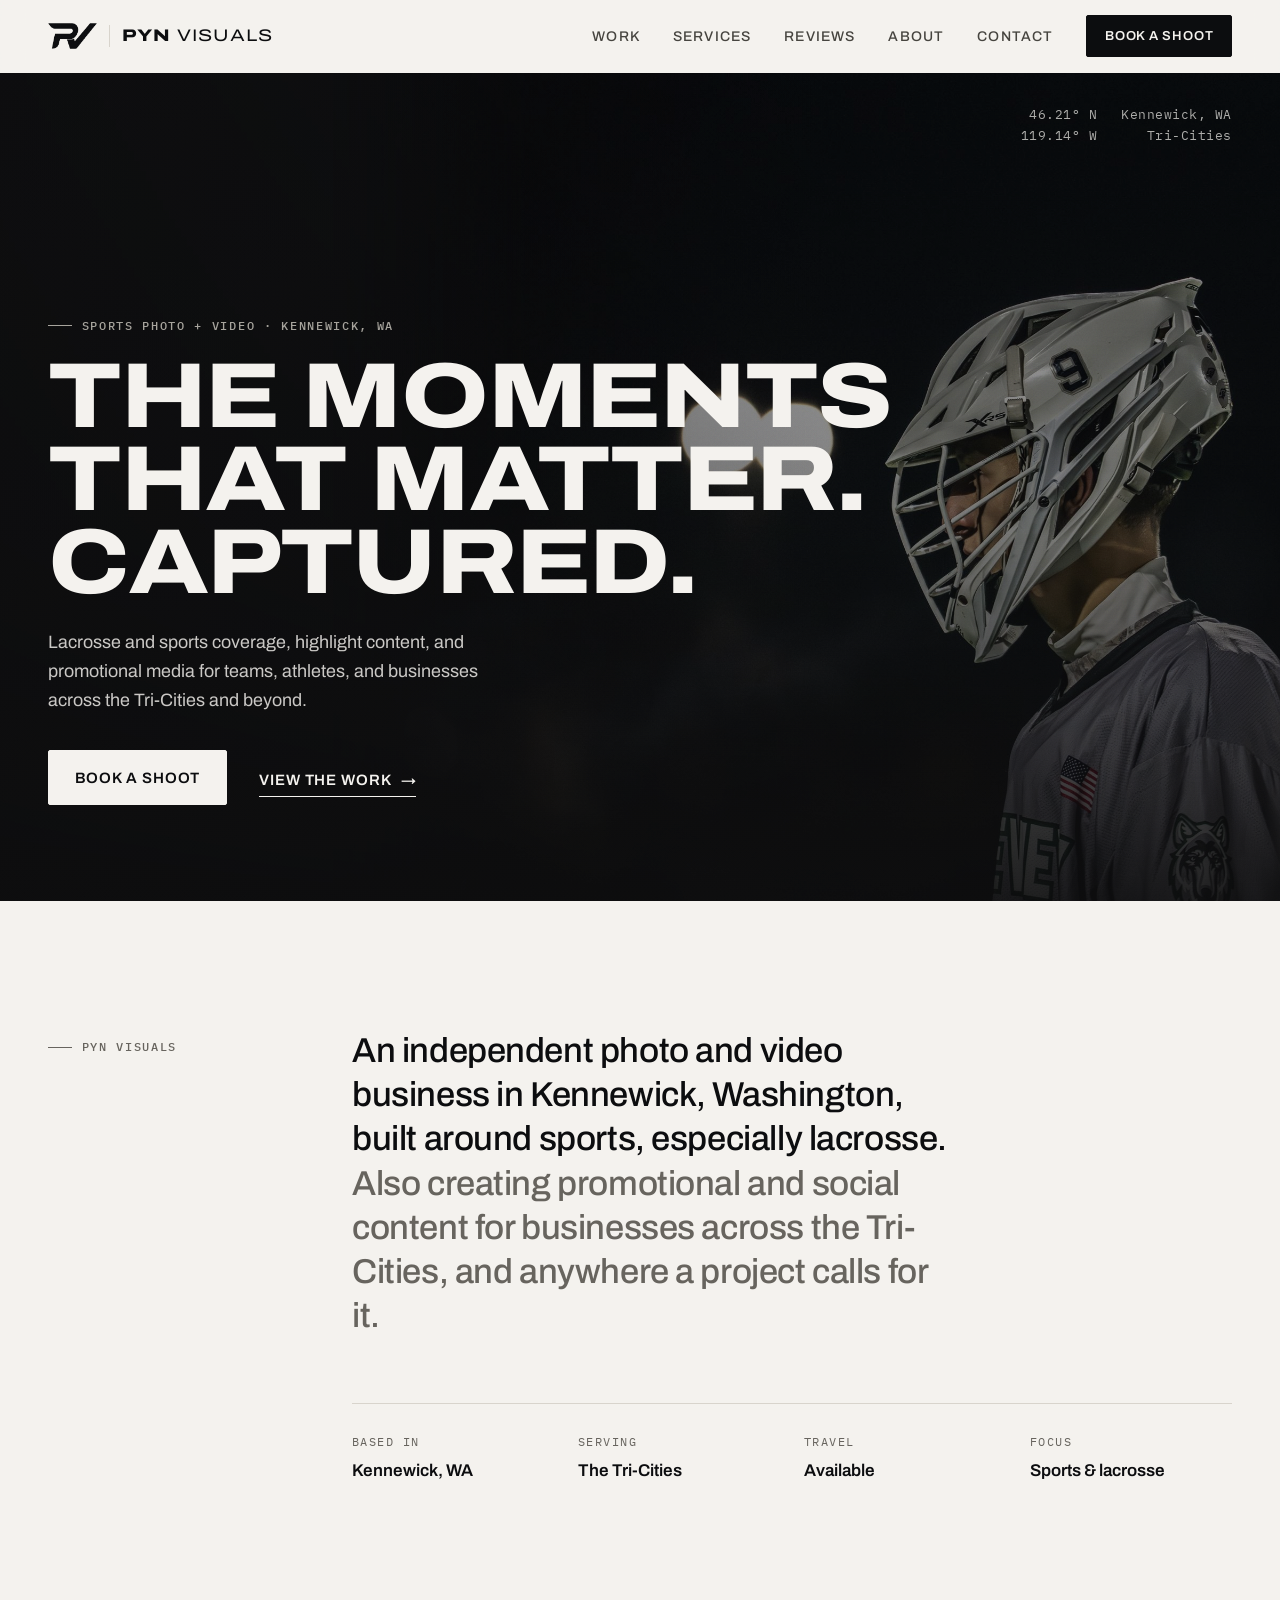
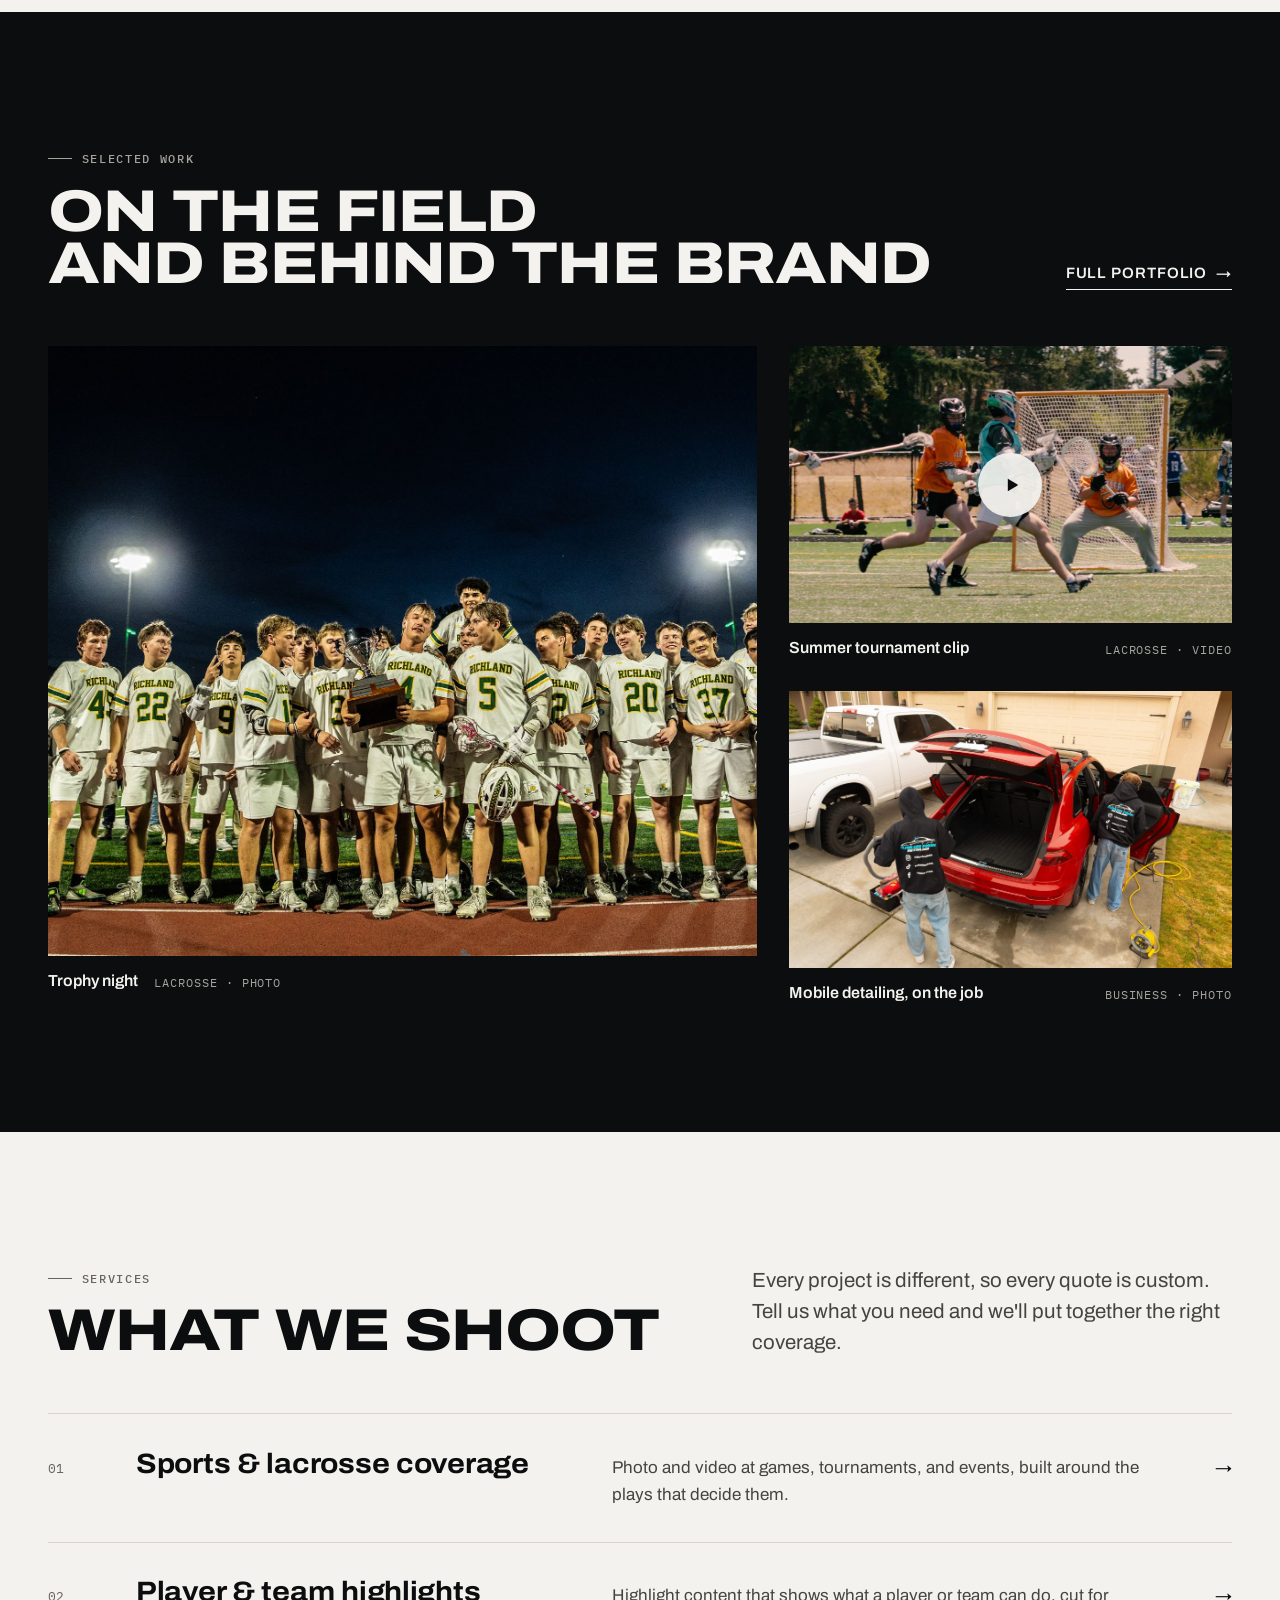
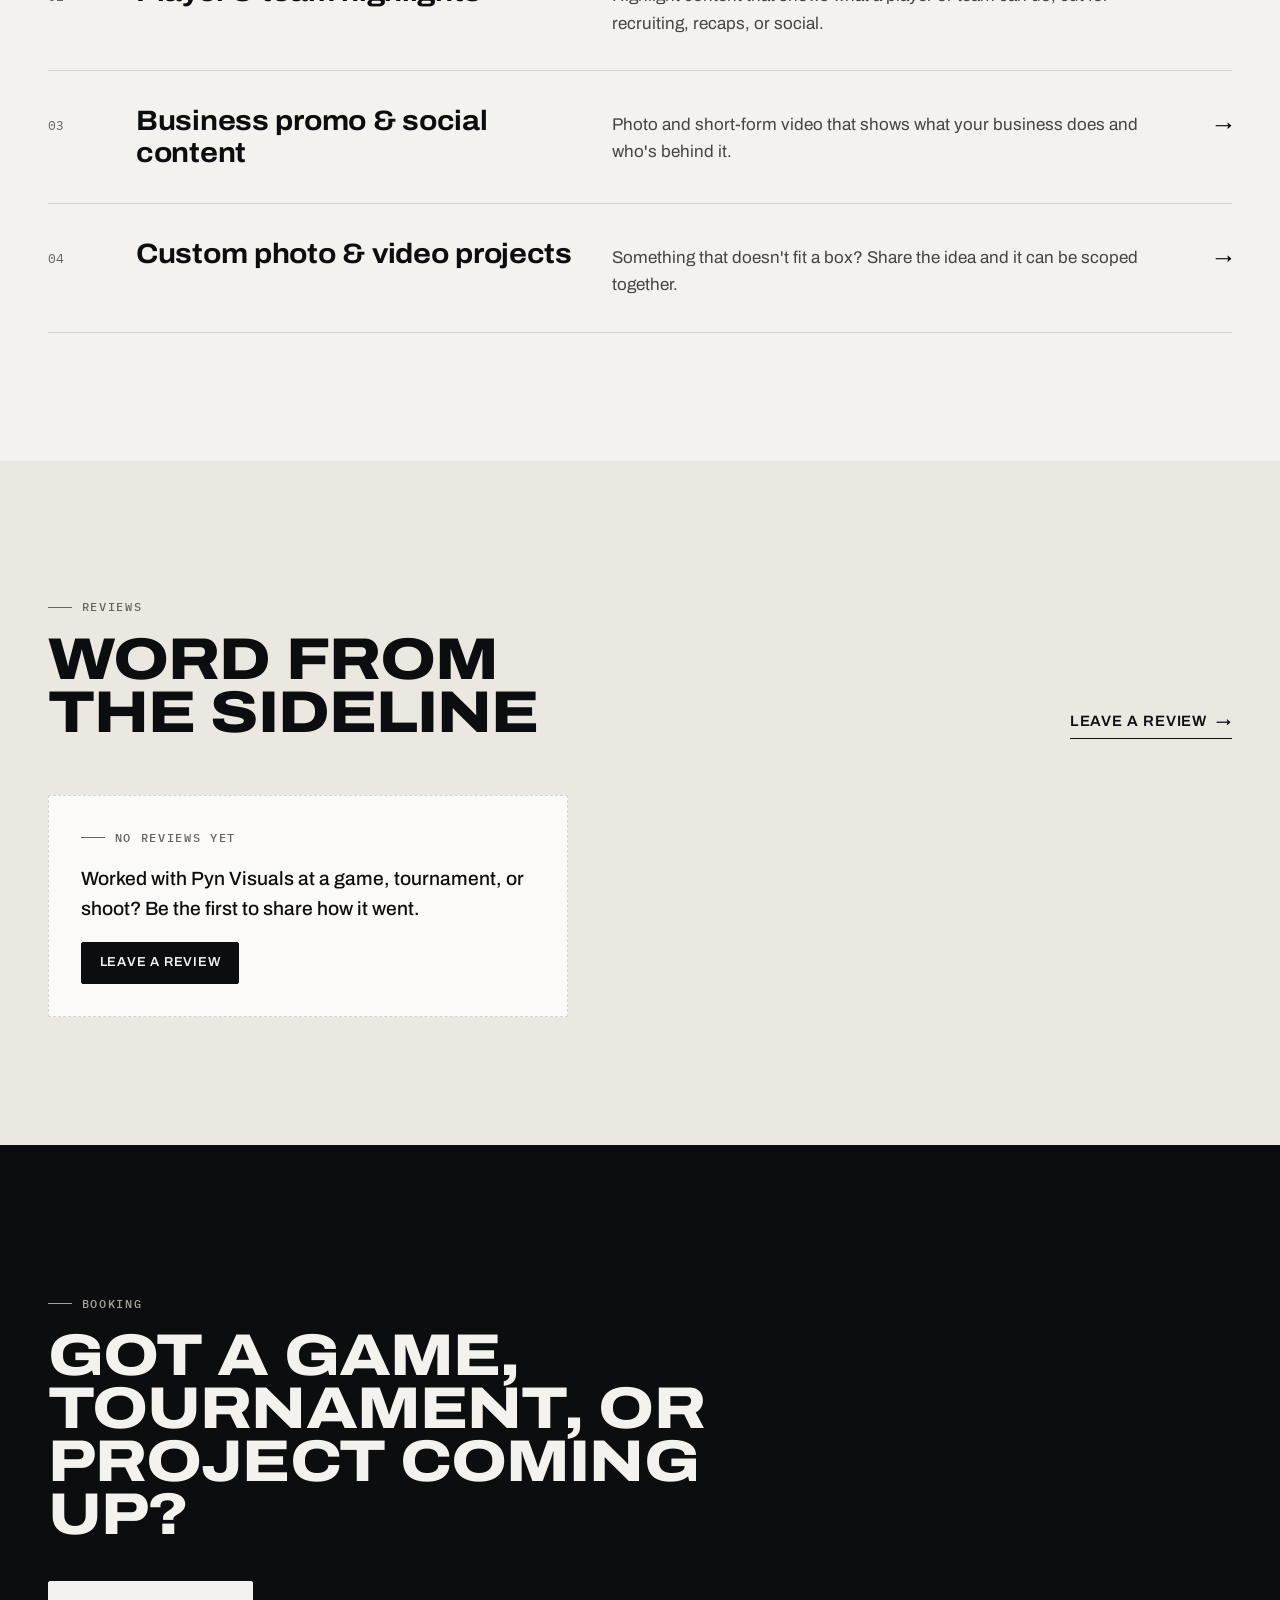
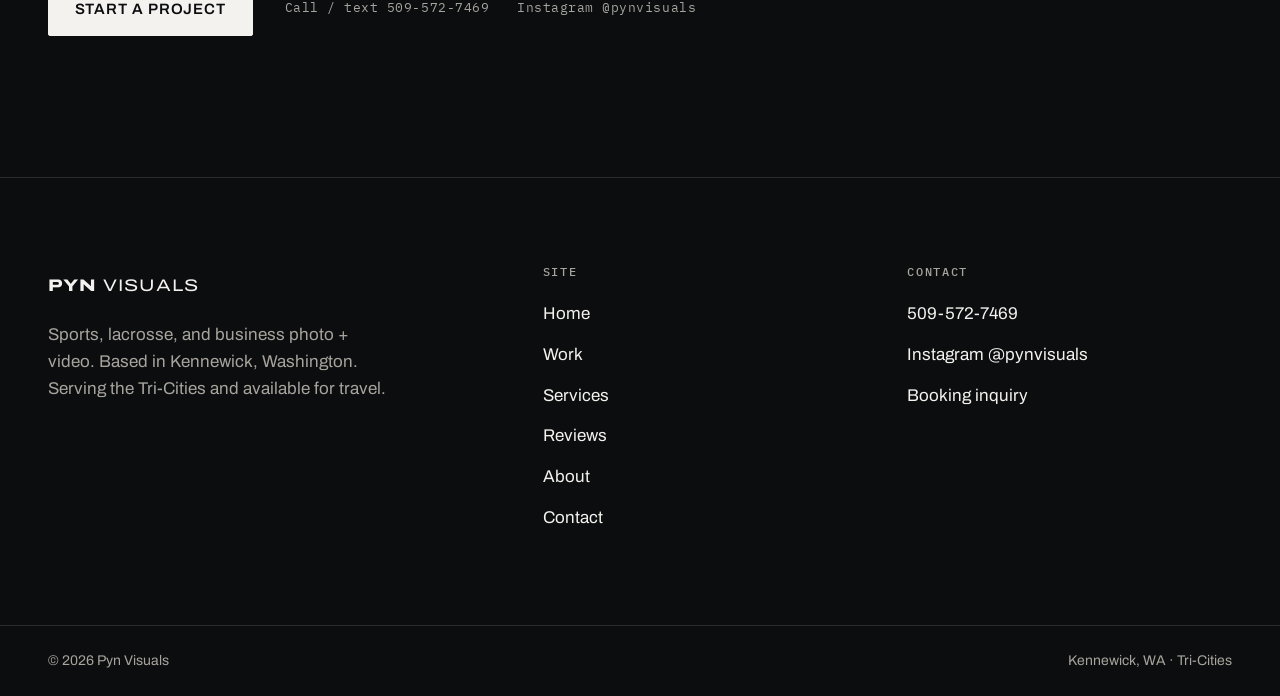
==== commit 744a262f: "Add reviews panel and leave-a-review form - New reviews.html page with a scrolling reviews panel and" ====
--- a/index.html
+++ b/index.html
@@ -28,6 +28,7 @@
   <script src="js/config.js" defer></script>
   <script src="js/components.js" defer></script>
   <script src="js/gallery.js" defer></script>
+  <script src="js/reviews.js" defer></script>
   <script src="js/main.js" defer></script>
 
   <script type="application/ld+json">
@@ -46,7 +47,7 @@
 </head>
 <body>
   <site-header current="home"></site-header>
-  <noscript><nav class="container" aria-label="Main"><p><a href="index.html">Home</a> · <a href="portfolio.html">Work</a> · <a href="services.html">Services</a> · <a href="about.html">About</a> · <a href="contact.html">Contact</a></p></nav></noscript>
+  <noscript><nav class="container" aria-label="Main"><p><a href="index.html">Home</a> · <a href="portfolio.html">Work</a> · <a href="services.html">Services</a> · <a href="reviews.html">Reviews</a> · <a href="about.html">About</a> · <a href="contact.html">Contact</a></p></nav></noscript>
 
   <main id="main">
     <!-- HERO — image and optional background video are set in js/config.js (hero) -->
@@ -119,6 +120,26 @@
       </div>
     </section>
 
+    <!-- REVIEWS — content from js/config.js (reviews) -->
+    <section class="section tone-2" aria-labelledby="reviews-title">
+      <div class="container">
+        <div class="section-head" data-reveal>
+          <div>
+            <p class="eyebrow">Reviews</p>
+            <h2 class="display h2" id="reviews-title">Word from<br />the sideline</h2>
+          </div>
+          <div class="reviews-head__actions">
+            <a class="link-arrow" href="reviews.html#leave-review">Leave a review <span class="arrow" aria-hidden="true">&rarr;</span></a>
+            <div class="reviews-controls" data-reviews-controls="home-reviews-panel">
+              <button class="reviews-nav" type="button" data-prev aria-label="Previous reviews">&larr;</button>
+              <button class="reviews-nav" type="button" data-next aria-label="Next reviews">&rarr;</button>
+            </div>
+          </div>
+        </div>
+        <div id="home-reviews-panel" data-reviews-panel></div>
+      </div>
+    </section>
+
     <!-- CTA -->
     <section class="dark cta" aria-labelledby="cta-title">
       <div class="container" data-reveal>
--- a/css/styles.css
+++ b/css/styles.css
@@ -489,6 +489,66 @@
 .contact-card .disclaimer { margin-top: 1.75rem; padding-top: 1.25rem; border-top: 1px solid var(--line-ink); color: var(--on-ink-muted); font-size: 0.9375rem; }
 @media (max-width: 960px) { .contact-card { position: static; } }
 
+/* ---------- Reviews panel ---------- */
+.reviews-controls { display: flex; gap: 0.5rem; }
+.reviews-controls[hidden] { display: none; }
+.reviews-nav {
+  width: 48px; height: 48px; display: inline-grid; place-items: center;
+  background: transparent; border: 1px solid var(--line); border-radius: var(--radius);
+  cursor: pointer; font-size: 1.1rem; transition: border-color 0.2s var(--ease), opacity 0.2s;
+}
+.reviews-nav:hover:not([disabled]) { border-color: var(--ink); }
+.reviews-nav[disabled] { opacity: 0.35; cursor: default; }
+.reviews-head__actions { display: flex; flex-wrap: wrap; align-items: center; gap: 1rem 1.75rem; }
+
+.reviews-track {
+  list-style: none; display: flex; gap: clamp(1rem, 2vw, 1.5rem);
+  overflow-x: auto; overscroll-behavior-x: contain; scroll-snap-type: x mandatory;
+  padding-bottom: 1.25rem; scrollbar-width: thin; scrollbar-color: var(--gray-500) transparent;
+}
+.reviews-track::-webkit-scrollbar { height: 6px; }
+.reviews-track::-webkit-scrollbar-thumb { background: var(--line); border-radius: 3px; }
+.reviews-track:hover::-webkit-scrollbar-thumb { background: var(--gray-500); }
+.reviews-track:focus-visible { outline-offset: 6px; }
+
+.review-card {
+  flex: 0 0 min(400px, 84%); scroll-snap-align: start;
+  display: flex; flex-direction: column; gap: 1.1rem;
+  padding: clamp(1.5rem, 3vw, 2rem); background: #fbfaf8; border: 1px solid var(--line);
+}
+.review-card__top { display: flex; justify-content: space-between; align-items: center; gap: 1rem; min-height: 1.1rem; }
+.review-card__date { font-family: var(--font-mono); font-size: 0.75rem; letter-spacing: 0.06em; text-transform: uppercase; color: var(--gray-500); margin-left: auto; }
+.review-card__stars { font-size: 1.05rem; letter-spacing: 0.12em; color: var(--ink); line-height: 1; }
+.review-card__stars-off { color: var(--line); }
+.review-card__text { margin: 0; font-size: 1.075rem; line-height: 1.55; color: var(--gray-700); flex: 1; }
+.review-card__text p::before { content: "\201C"; }
+.review-card__text p::after { content: "\201D"; }
+.review-card__foot { padding-top: 1rem; border-top: 1px solid var(--line); }
+.review-card__name { font-weight: 700; }
+.review-card__meta { font-family: var(--font-mono); font-size: 0.75rem; letter-spacing: 0.06em; text-transform: uppercase; color: var(--gray-500); margin-top: 0.2rem; }
+.review-card--empty { flex-basis: min(520px, 100%); border-style: dashed; align-items: flex-start; }
+.review-card--empty .review-card__text { color: var(--ink); font-size: 1.2rem; font-weight: 500; }
+.review-card--empty .review-card__text::before, .review-card--empty .review-card__text::after { content: none; }
+.reviews-track--empty { overflow: visible; padding-bottom: 0; }
+
+/* ---------- Leave-a-review form ---------- */
+.review-form-wrap { max-width: 860px; }
+.rating { display: flex; flex-direction: row-reverse; justify-content: flex-end; gap: 0.25rem; border-radius: var(--radius); }
+.rating input { position: absolute; opacity: 0; width: 1px; height: 1px; }
+.rating label {
+  font-size: 2.1rem; line-height: 1; padding: 0.2rem 0.15rem; cursor: pointer;
+  color: #bfbab1; letter-spacing: 0; text-transform: none; transition: color 0.15s, transform 0.15s var(--ease);
+}
+.rating input:checked ~ label,
+.rating label:hover, .rating label:hover ~ label { color: var(--ink); }
+.rating:hover input:checked ~ label:not(:hover):not(:hover ~ label) { color: #bfbab1; }
+.rating input:focus-visible + label { outline: 2px solid var(--ink); outline-offset: 2px; }
+.rating[aria-invalid="true"] { box-shadow: 0 0 0 1px var(--error); }
+.rating-caption { font-size: 0.875rem; color: var(--gray-500); }
+.check { display: flex; gap: 0.75rem; align-items: flex-start; font-size: 0.9375rem; color: var(--gray-700); cursor: pointer; }
+.check input { width: 20px; height: 20px; margin: 0.15rem 0 0; accent-color: var(--ink); flex: none; }
+.char-count { font-family: var(--font-mono); font-size: 0.75rem; color: var(--gray-500); justify-self: end; }
+
 /* ---------- Footer ---------- */
 .site-footer { background: var(--ink); color: var(--on-ink); border-top: 1px solid var(--line-ink); }
 .site-footer__top { display: grid; grid-template-columns: minmax(0, 1.4fr) repeat(2, minmax(0, 1fr)); gap: 2.5rem; padding-block: clamp(3.5rem, 7vw, 5.5rem); }
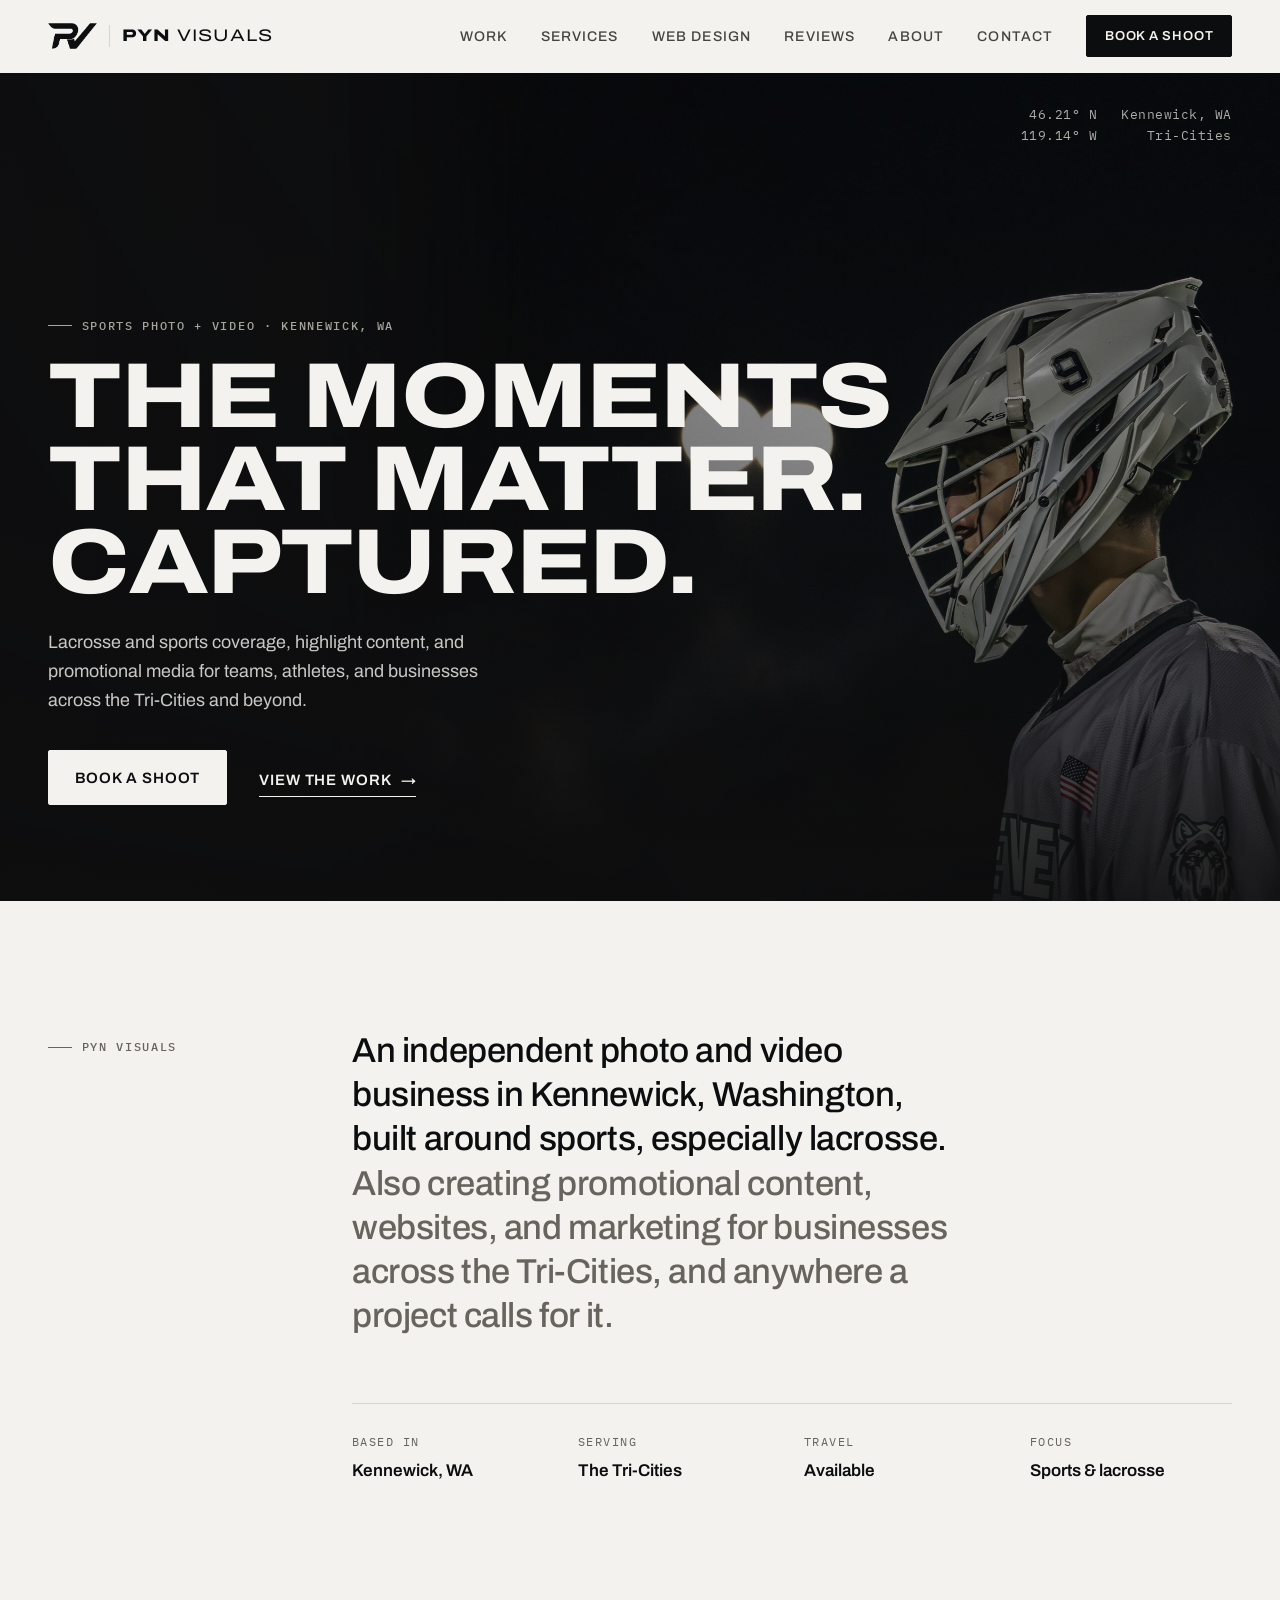
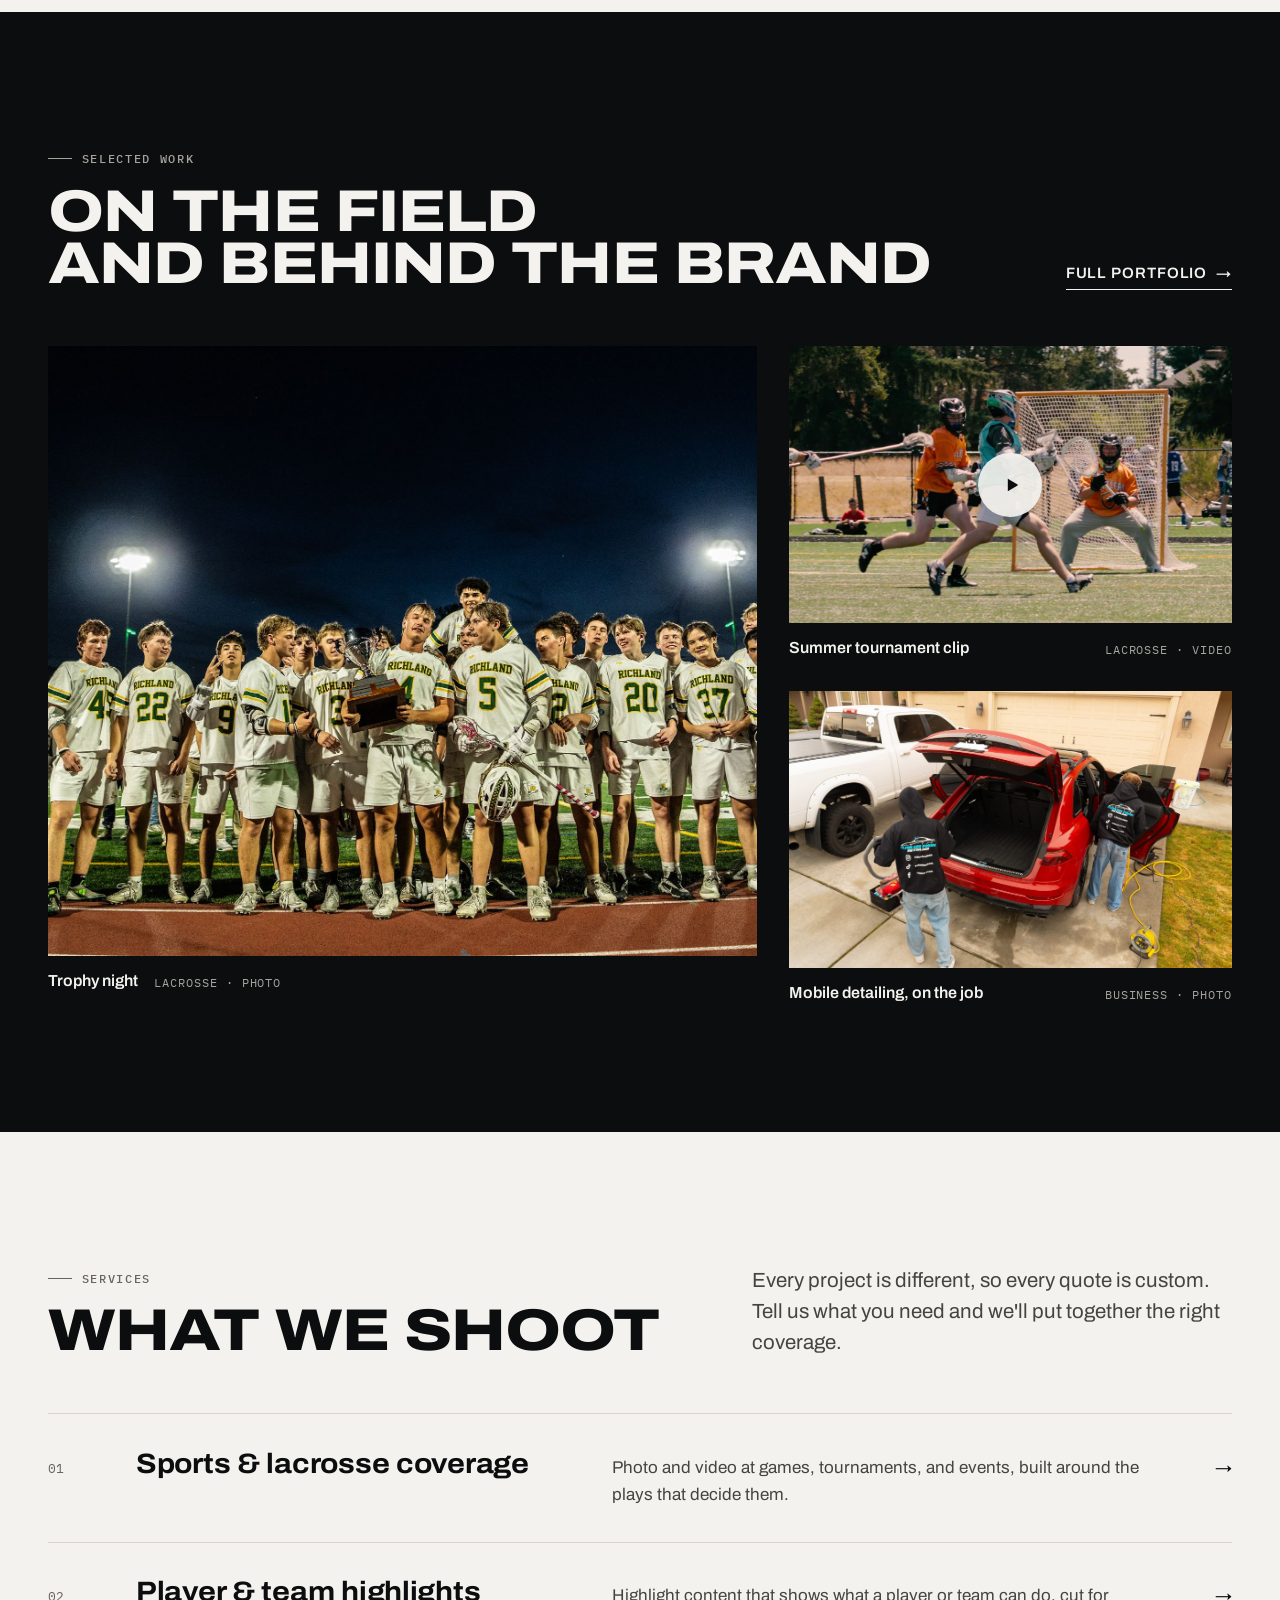
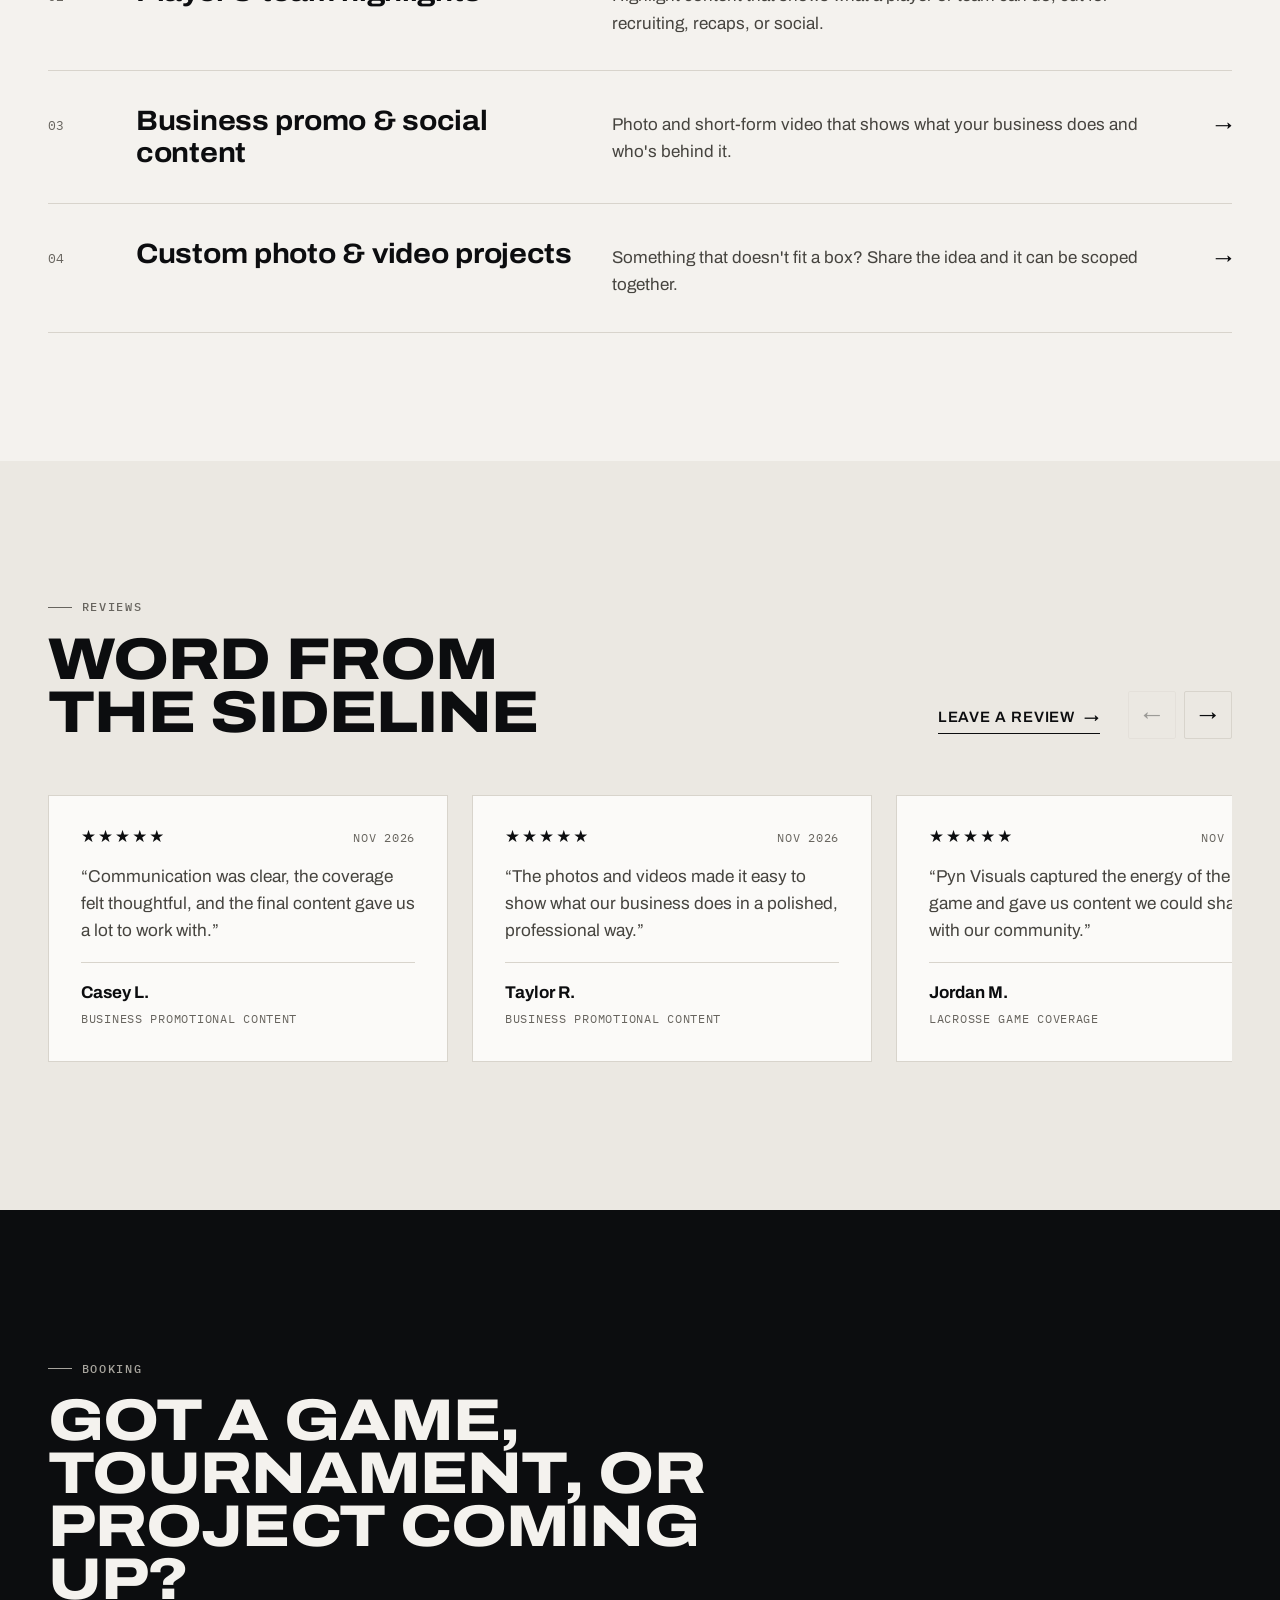
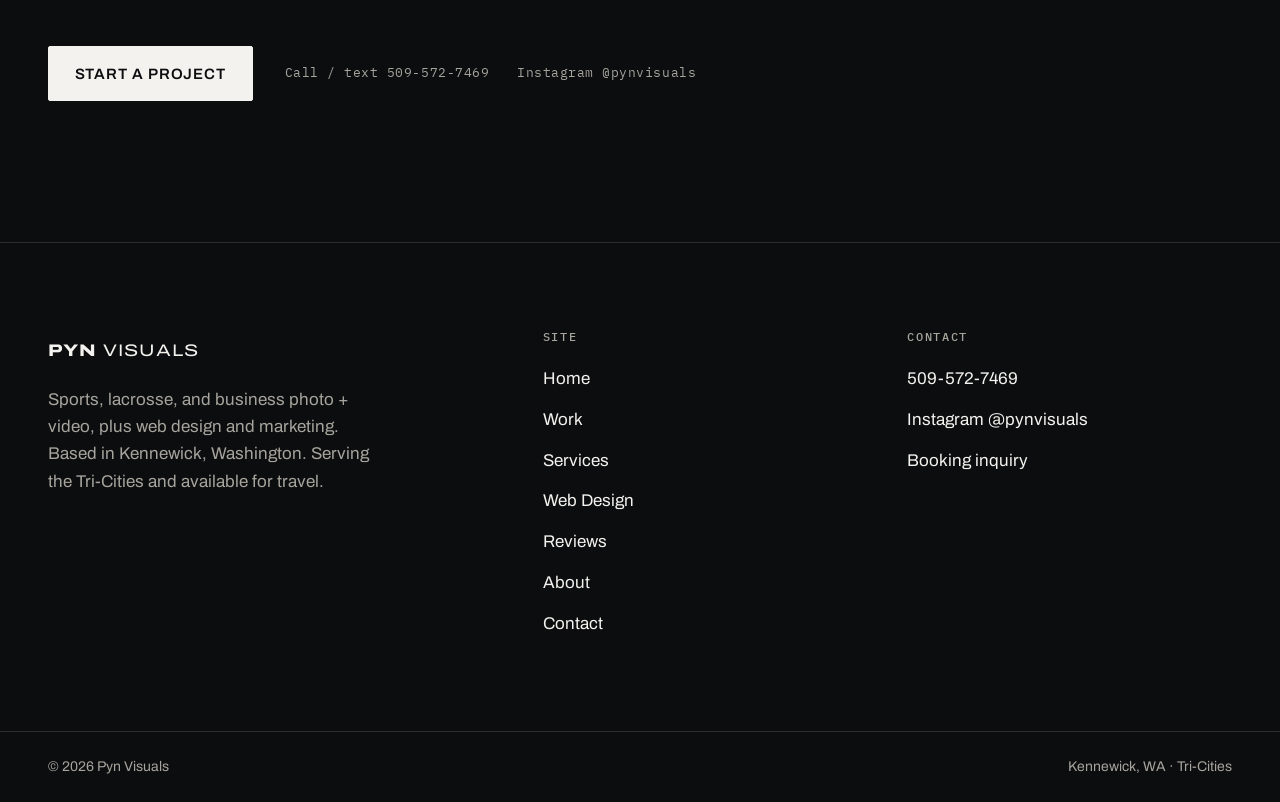
==== commit fd4e34bb: "Add Web Design & Marketing page as its own nav tab - New web-design.html: intro, this site as a live" ====
--- a/index.html
+++ b/index.html
@@ -4,7 +4,7 @@
   <meta charset="utf-8" />
   <meta name="viewport" content="width=device-width, initial-scale=1" />
   <title>Pyn Visuals | Sports &amp; Lacrosse Photo + Video in Kennewick, WA</title>
-  <meta name="description" content="Pyn Visuals is a Kennewick, Washington photo and video business focused on sports and lacrosse, plus promotional and social media content for businesses. Serving the Tri-Cities and available for travel." />
+  <meta name="description" content="Pyn Visuals is a Kennewick, Washington photo and video business focused on sports and lacrosse, plus promotional content, social media, web design, and marketing for businesses. Serving the Tri-Cities and available for travel." />
   <meta name="theme-color" content="#f4f2ee" />
   <link rel="icon" type="image/png" sizes="32x32" href="assets/favicon-32.png" />
   <link rel="apple-touch-icon" href="assets/apple-touch-icon.png" />
@@ -13,7 +13,7 @@
   <meta property="og:site_name" content="Pyn Visuals" />
   <meta property="og:type" content="website" />
   <meta property="og:title" content="Pyn Visuals | Sports &amp; Lacrosse Photo + Video" />
-  <meta property="og:description" content="Sports and lacrosse photo + video, and promotional content for businesses. Based in Kennewick, WA, serving the Tri-Cities and available for travel." />
+  <meta property="og:description" content="Sports and lacrosse photo + video, plus promotional content, web design, and marketing for businesses. Based in Kennewick, WA, serving the Tri-Cities and available for travel." />
   <meta property="og:url" content="https://haydenp0130.github.io/pyn-visuals-site/" />
   <meta property="og:image" content="https://haydenp0130.github.io/pyn-visuals-site/assets/social/og-image.jpg" />
   <meta property="og:image:alt" content="Pyn Visuals logo and name on a warm white background." />
@@ -36,7 +36,7 @@
     "@context": "https://schema.org",
     "@type": "ProfessionalService",
     "name": "Pyn Visuals",
-    "description": "Sports and lacrosse photo and video, plus promotional and social media content for businesses.",
+    "description": "Sports and lacrosse photo and video, plus promotional and social media content, web design, and marketing for businesses.",
     "telephone": "+1-509-572-7469",
     "founder": { "@type": "Person", "name": "Hayden Pyne" },
     "address": { "@type": "PostalAddress", "addressLocality": "Kennewick", "addressRegion": "WA", "addressCountry": "US" },
@@ -47,7 +47,7 @@
 </head>
 <body>
   <site-header current="home"></site-header>
-  <noscript><nav class="container" aria-label="Main"><p><a href="index.html">Home</a> · <a href="portfolio.html">Work</a> · <a href="services.html">Services</a> · <a href="reviews.html">Reviews</a> · <a href="about.html">About</a> · <a href="contact.html">Contact</a></p></nav></noscript>
+  <noscript><nav class="container" aria-label="Main"><p><a href="index.html">Home</a> · <a href="portfolio.html">Work</a> · <a href="services.html">Services</a> · <a href="web-design.html">Web Design</a> · <a href="reviews.html">Reviews</a> · <a href="about.html">About</a> · <a href="contact.html">Contact</a></p></nav></noscript>
 
   <main id="main">
     <!-- HERO — image and optional background video are set in js/config.js (hero) -->
@@ -80,7 +80,7 @@
         <div class="intro__body">
           <p class="statement" data-reveal>
             An independent photo and video business in Kennewick, Washington, built around sports, especially lacrosse.
-            <span class="muted">Also creating promotional and social content for businesses across the Tri-Cities, and anywhere a project calls for it.</span>
+            <span class="muted">Also creating promotional content, websites, and marketing for businesses across the Tri-Cities, and anywhere a project calls for it.</span>
           </p>
           <dl class="facts" data-reveal>
             <div><dt>Based in</dt><dd>Kennewick, WA</dd></div>
--- a/css/styles.css
+++ b/css/styles.css
@@ -124,7 +124,7 @@
 .btn--ghost:hover { border-color: var(--ink); background: transparent; }
 .dark .btn--ghost { color: var(--on-ink); border-color: var(--line-ink); }
 .dark .btn--ghost:hover { border-color: var(--on-ink); }
-.btn--sm { min-height: 42px; padding: 0.55rem 1.1rem; font-size: 0.8125rem; }
+.btn--sm { white-space: nowrap; min-height: 42px; padding: 0.55rem 1.1rem; font-size: 0.8125rem; }
 .btn[disabled] { opacity: 0.6; cursor: progress; }
 
 .link-arrow {
@@ -162,7 +162,7 @@
 .nav { display: flex; align-items: center; gap: clamp(1.25rem, 2.6vw, 2.25rem); }
 .nav__list { display: flex; gap: clamp(1.25rem, 2.6vw, 2.25rem); list-style: none; }
 .nav__link {
-  position: relative; text-decoration: none; font-size: 0.875rem; font-weight: 500;
+  position: relative; white-space: nowrap; text-decoration: none; font-size: 0.875rem; font-weight: 500;
   letter-spacing: 0.08em; text-transform: uppercase; padding-block: 0.5rem; color: var(--gray-700);
 }
 .nav__link:hover, .nav__link[aria-current="page"] { color: var(--ink); }
@@ -202,7 +202,7 @@
 .mobile-menu__foot { display: grid; gap: 1rem; margin-top: 2rem; }
 .mobile-menu__contact { display: flex; flex-wrap: wrap; gap: 0.5rem 1.5rem; }
 
-@media (max-width: 860px) {
+@media (max-width: 1120px) {
   .nav { display: none; }
   .menu-toggle { display: inline-flex; }
 }
@@ -609,3 +609,7 @@
 @media (prefers-reduced-motion: reduce) {
   *, *::before, *::after { transition-duration: 0.01ms !important; animation-duration: 0.01ms !important; }
 }
+
+/* ---------- Reviews band (every page, above the footer) ---------- */
+.reviews-summary { margin-top: 1.25rem; font-family: var(--font-mono); font-size: 0.8125rem; letter-spacing: 0.06em; text-transform: uppercase; color: var(--gray-700); }
+.reviews-summary span { color: var(--ink); }
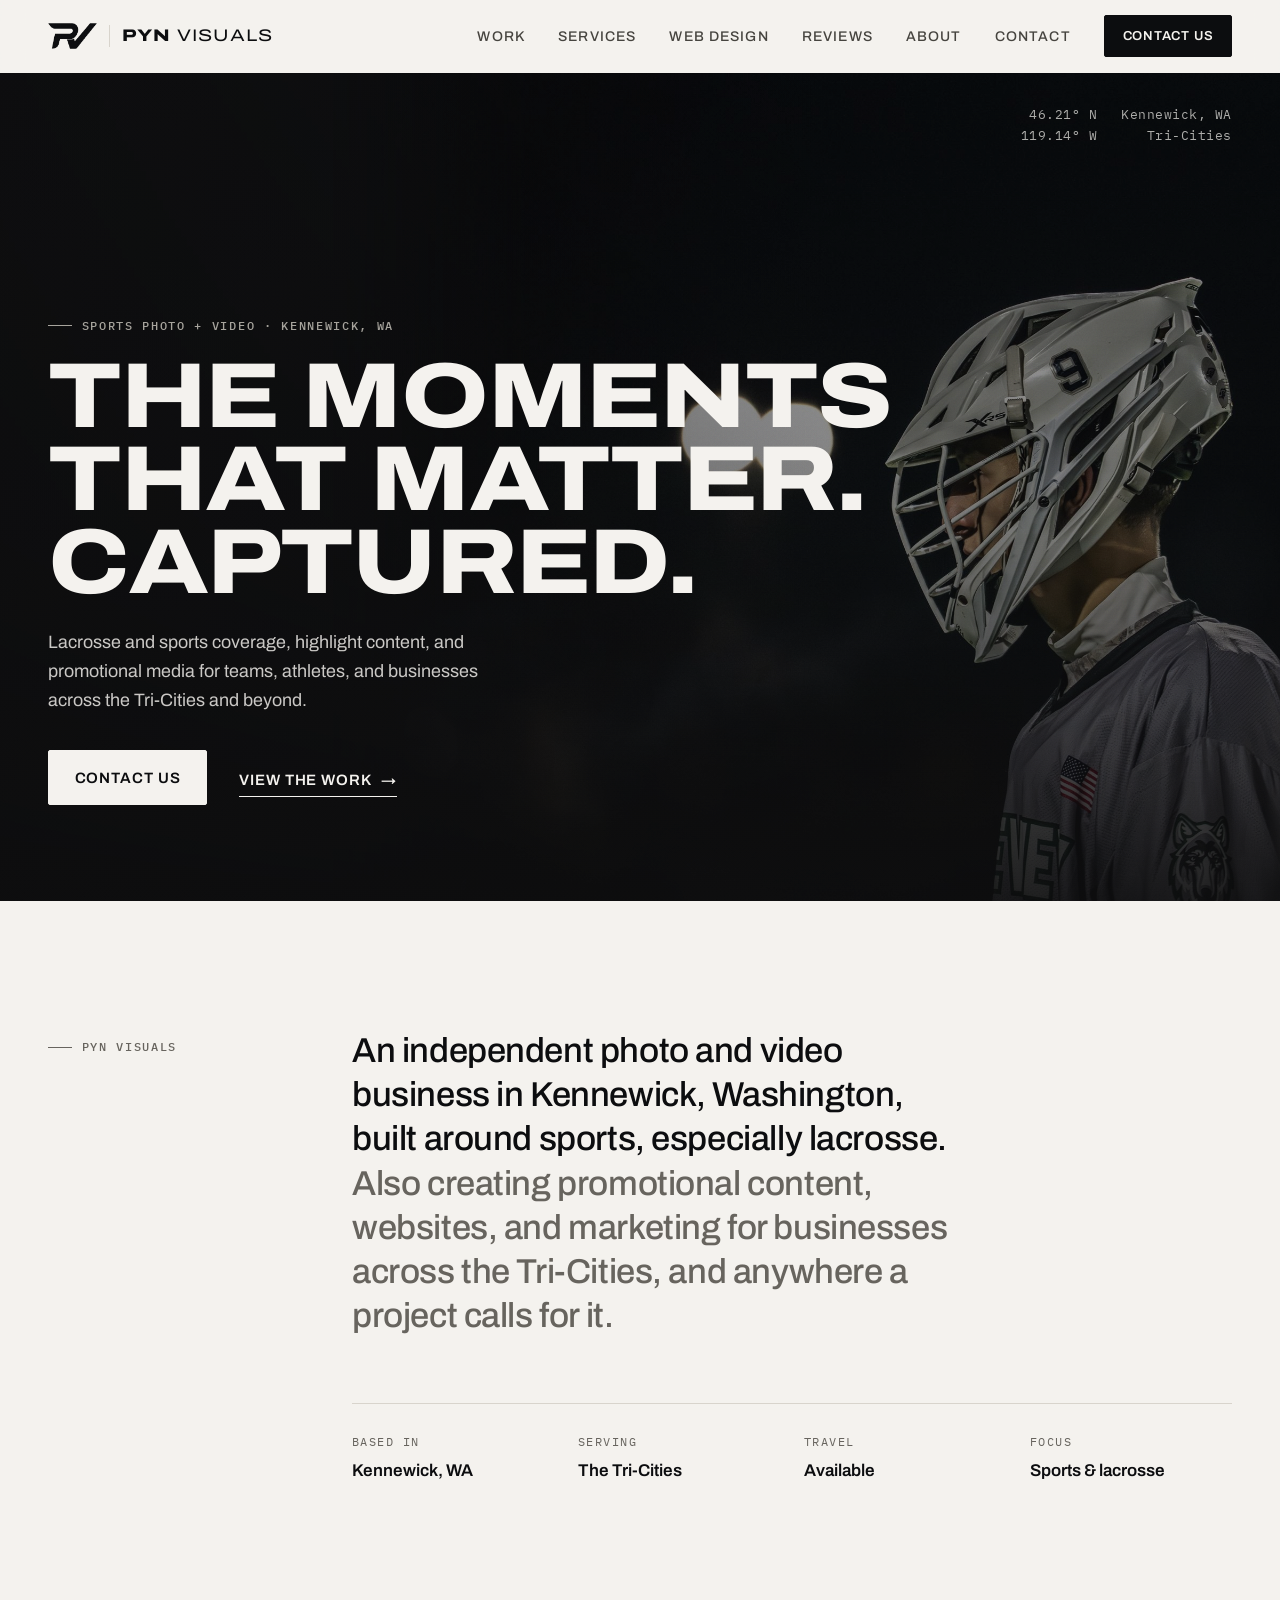
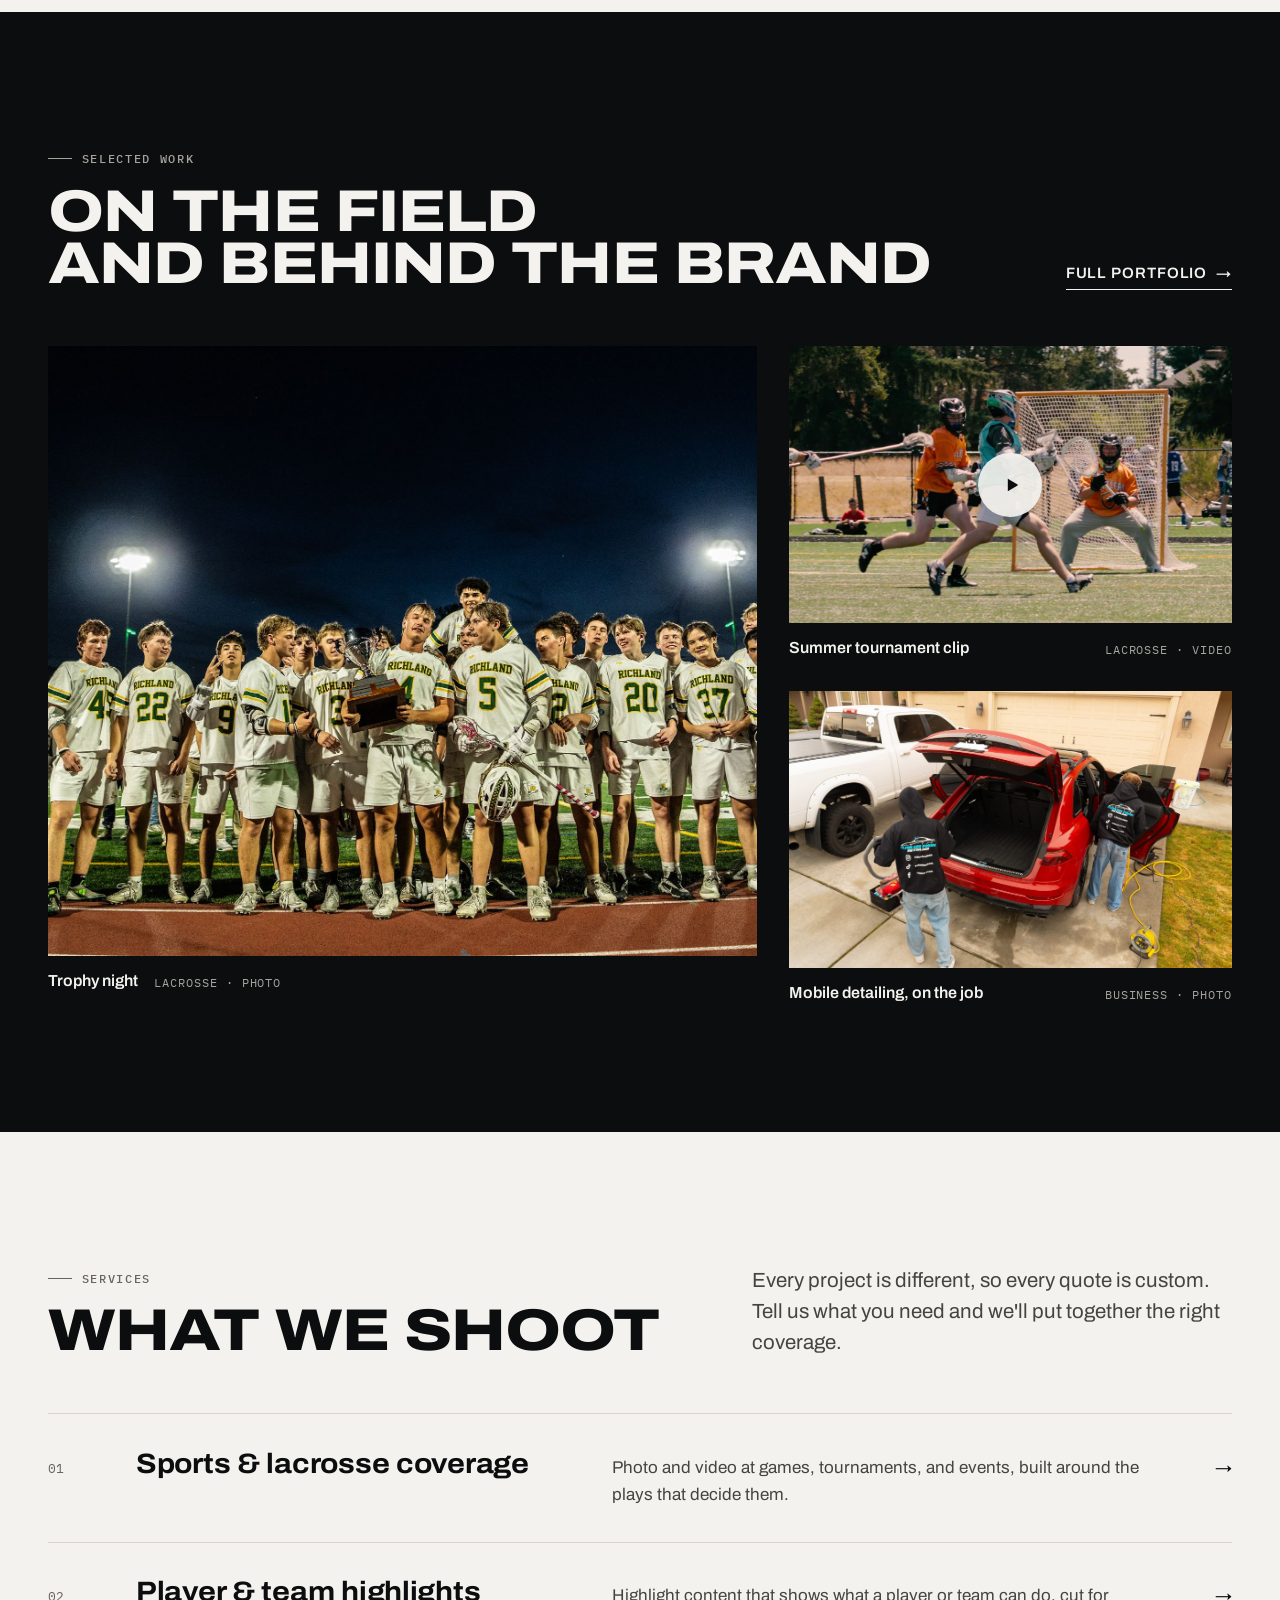
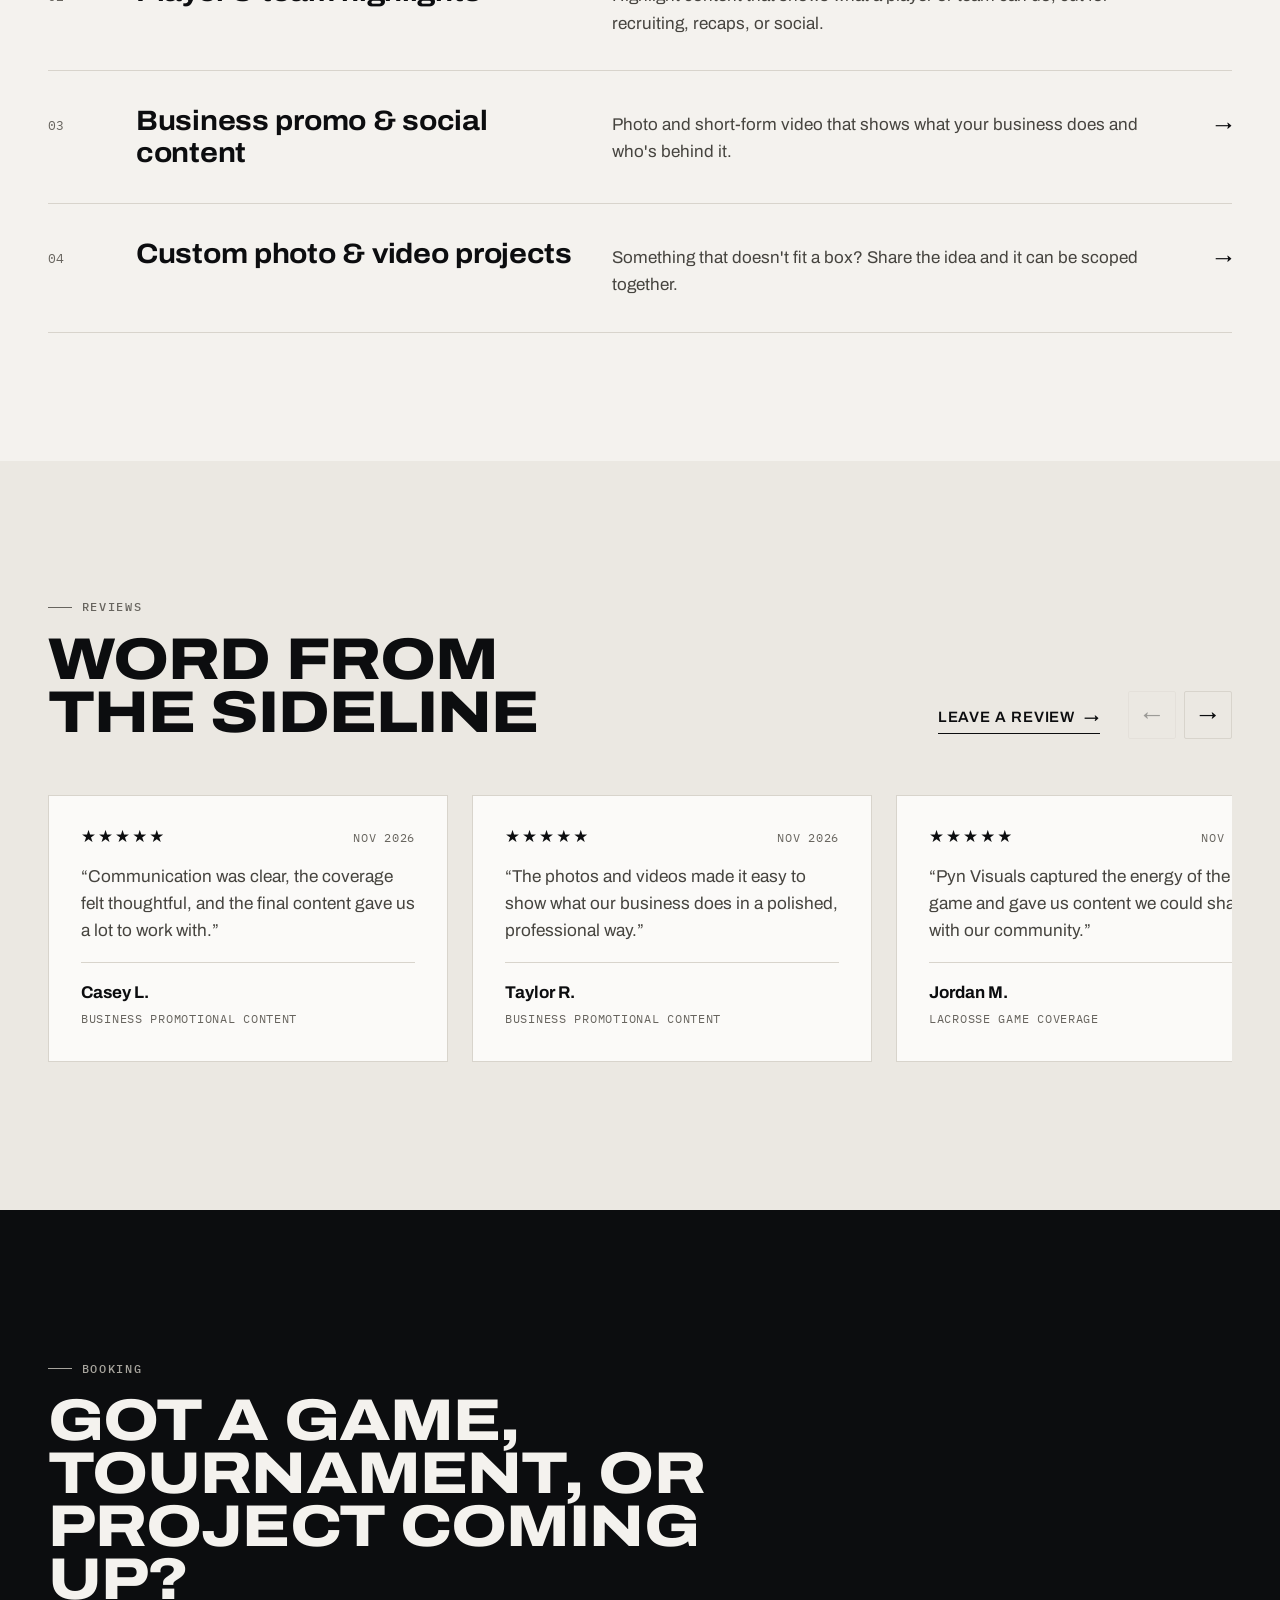
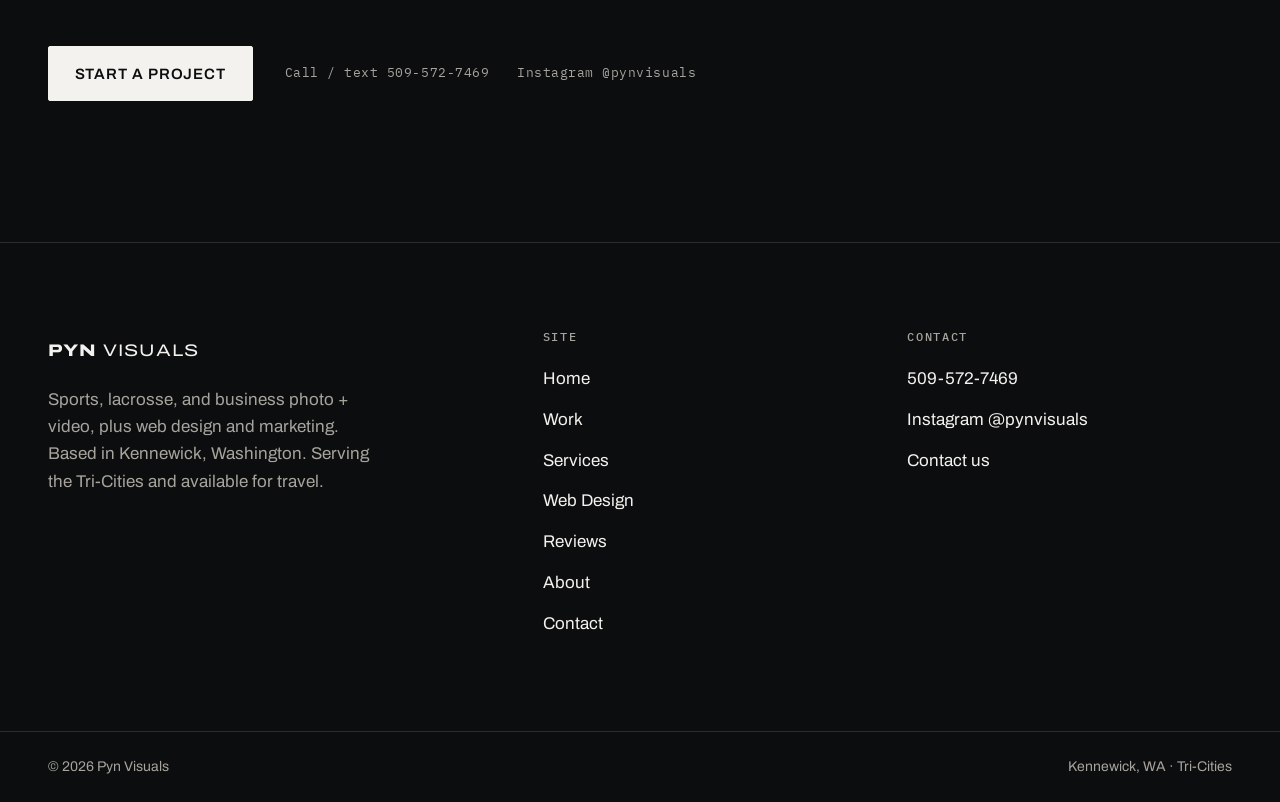
==== commit 3afb24fe: "Rename "Book a Shoot" to "Contact Us" sitewide The contact page now serves both photo/video and web " ====
--- a/index.html
+++ b/index.html
@@ -67,7 +67,7 @@
         <h1 class="display h1 hero__title" id="hero-title">The moments that matter. Captured.</h1>
         <p class="hero__text">Lacrosse and sports coverage, highlight content, and promotional media for teams, athletes, and businesses across the Tri-Cities and beyond.</p>
         <div class="hero__actions">
-          <a class="btn btn--light" href="contact.html">Book a Shoot</a>
+          <a class="btn btn--light" href="contact.html">Contact Us</a>
           <a class="link-arrow" href="portfolio.html">View the work <span class="arrow" aria-hidden="true">&rarr;</span></a>
         </div>
       </div>
--- a/css/styles.css
+++ b/css/styles.css
@@ -613,3 +613,57 @@
 /* ---------- Reviews band (every page, above the footer) ---------- */
 .reviews-summary { margin-top: 1.25rem; font-family: var(--font-mono); font-size: 0.8125rem; letter-spacing: 0.06em; text-transform: uppercase; color: var(--gray-700); }
 .reviews-summary span { color: var(--ink); }
+
+/* ---------- Web design: example site previews (web-design.html) ---------- */
+.ex-note { margin-top: calc(-1 * clamp(1rem, 3vw, 2rem)); margin-bottom: clamp(2rem, 4vw, 3rem); }
+.ex-controls { display: flex; flex-wrap: wrap; align-items: center; gap: 1rem 1.25rem; }
+.ex-views { display: inline-flex; padding: 4px; gap: 4px; border: 1px solid var(--line-ink); border-radius: 999px; }
+.ex-view {
+  min-height: 40px; padding: 0.45rem 1rem; border: 0; border-radius: 999px; background: transparent; cursor: pointer;
+  font-size: 0.8125rem; font-weight: 600; letter-spacing: 0.08em; text-transform: uppercase; color: var(--on-ink-muted);
+  transition: background-color 0.2s, color 0.2s;
+}
+.ex-view:hover { color: var(--on-ink); }
+.ex-view[aria-pressed="true"] { background: var(--on-ink); color: var(--ink); }
+.ex-arrows { display: flex; gap: 0.5rem; }
+.ex-nav {
+  width: 48px; height: 48px; display: inline-grid; place-items: center; background: transparent; color: var(--on-ink);
+  border: 1px solid var(--line-ink); border-radius: var(--radius); cursor: pointer; font-size: 1.1rem; transition: border-color 0.2s, opacity 0.2s;
+}
+.ex-nav:hover:not([disabled]) { border-color: var(--on-ink); }
+.ex-nav[disabled] { opacity: 0.35; cursor: default; }
+
+.ex-track {
+  --vw: 1440; --vh: 900; --card-w: min(780px, 84vw);
+  list-style: none; margin: 0; display: flex; align-items: flex-start; gap: clamp(1rem, 2.5vw, 2rem);
+  overflow-x: auto; overscroll-behavior-x: contain; scroll-snap-type: x mandatory; scroll-behavior: smooth;
+  padding: 0.5rem max(var(--gutter), calc((100% - var(--max)) / 2 + var(--gutter))) 1.5rem;
+  scroll-padding-inline: max(var(--gutter), calc((100% - var(--max)) / 2 + var(--gutter)));
+  scrollbar-width: thin; scrollbar-color: var(--on-ink-muted) transparent;
+}
+@media (prefers-reduced-motion: reduce) { .ex-track { scroll-behavior: auto; } }
+.ex-track:focus-visible { outline-offset: -2px; }
+.ex-track[data-view="tablet"] { --vw: 820; --vh: 1100; --card-w: min(440px, 78vw); }
+.ex-track[data-view="phone"] { --vw: 390; --vh: 800; --card-w: min(300px, 70vw); }
+
+.ex-card { position: relative; flex: 0 0 var(--card-w); scroll-snap-align: start; transition: flex-basis 0.45s var(--ease); }
+.ex-device { background: var(--ink-3); border: 1px solid var(--line-ink); border-radius: 10px; overflow: hidden; transition: border-radius 0.45s var(--ease), padding 0.45s var(--ease); }
+.ex-device__bar { display: flex; align-items: center; gap: 6px; height: 32px; padding: 0 12px; border-bottom: 1px solid var(--line-ink); }
+.ex-device__bar span { width: 9px; height: 9px; border-radius: 50%; background: rgba(var(--paper-rgb), 0.22); }
+.ex-device__bar em { margin-left: 10px; font-style: normal; font-family: var(--font-mono); font-size: 0.6875rem; letter-spacing: 0.06em; color: var(--on-ink-muted); }
+.ex-screen { position: relative; overflow: hidden; aspect-ratio: var(--vw) / var(--vh); background: var(--ink-2); }
+.ex-screen iframe {
+  position: absolute; top: 0; left: 0; border: 0; background: #fff; max-width: none;
+  width: calc(var(--vw) * 1px); height: calc(var(--vh) * 1px);
+  transform: scale(var(--s, 0.5)); transform-origin: 0 0; pointer-events: none;
+}
+.ex-track[data-view="tablet"] .ex-device { border-radius: 26px; padding: 12px; }
+.ex-track[data-view="phone"] .ex-device { border-radius: 38px; padding: 10px; }
+.ex-track:not([data-view="desktop"]) .ex-device__bar { display: none; }
+.ex-track[data-view="tablet"] .ex-screen { border-radius: 14px; }
+.ex-track[data-view="phone"] .ex-screen { border-radius: 28px; }
+
+.ex-card__caption { padding-top: 1.1rem; display: grid; gap: 0.35rem; }
+.ex-card__meta { font-family: var(--font-mono); font-size: 0.75rem; letter-spacing: 0.08em; text-transform: uppercase; color: var(--on-ink-muted); }
+.ex-card__text { color: var(--on-ink-muted); font-size: 0.9375rem; max-width: 52ch; }
+.ex-card .link-arrow { justify-self: start; margin-top: 0.25rem; }
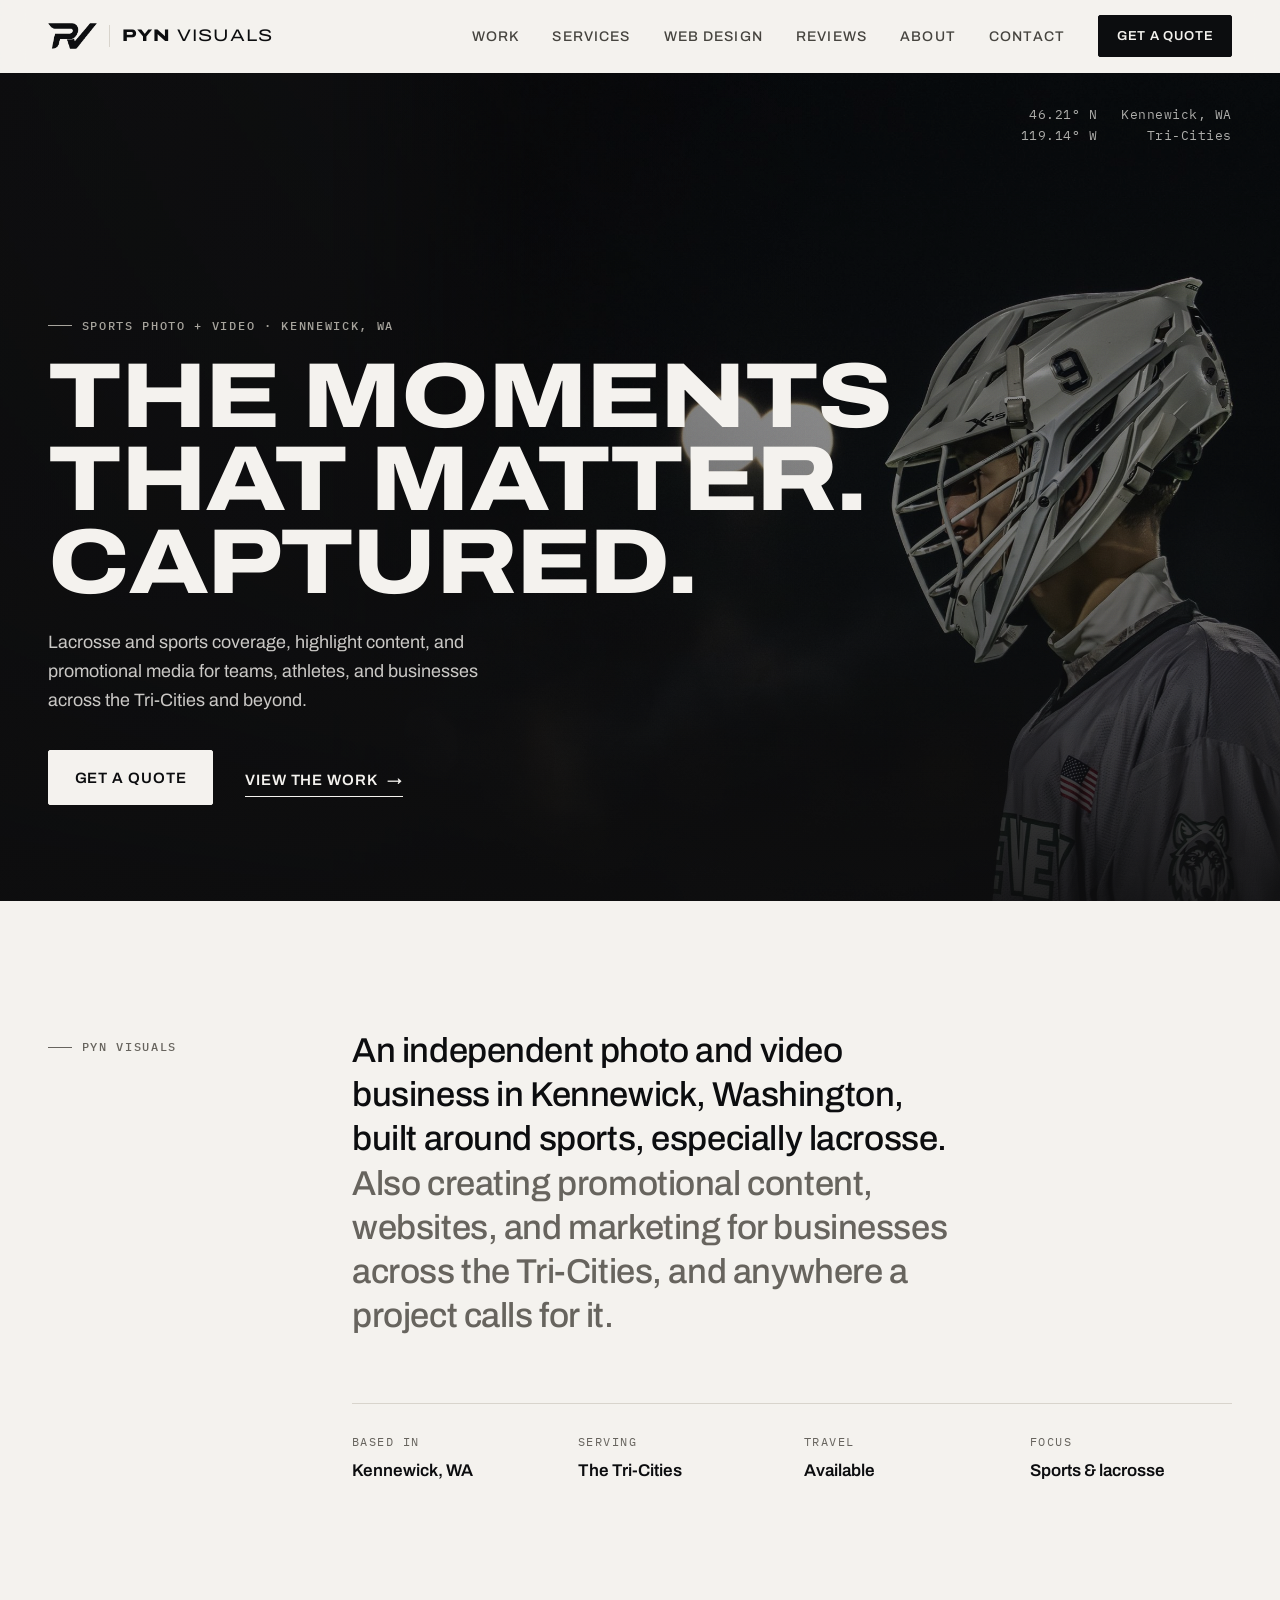
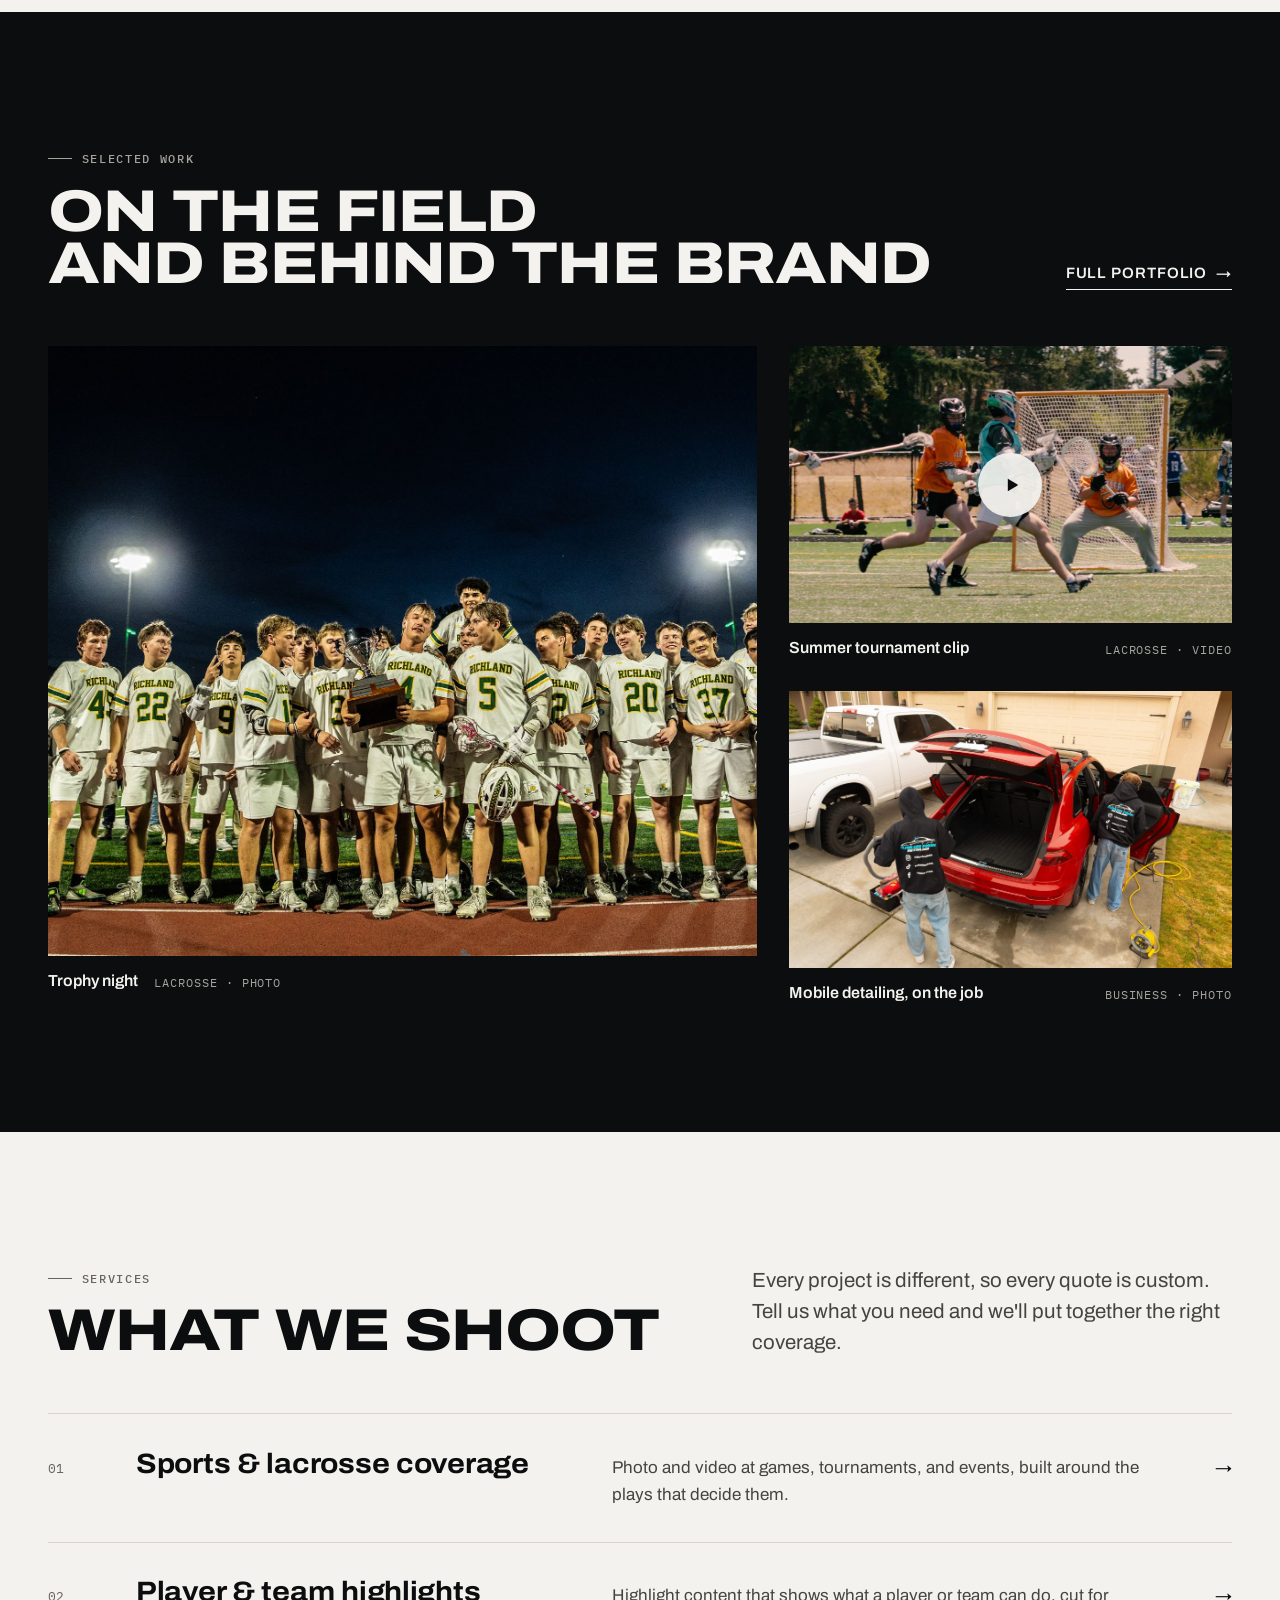
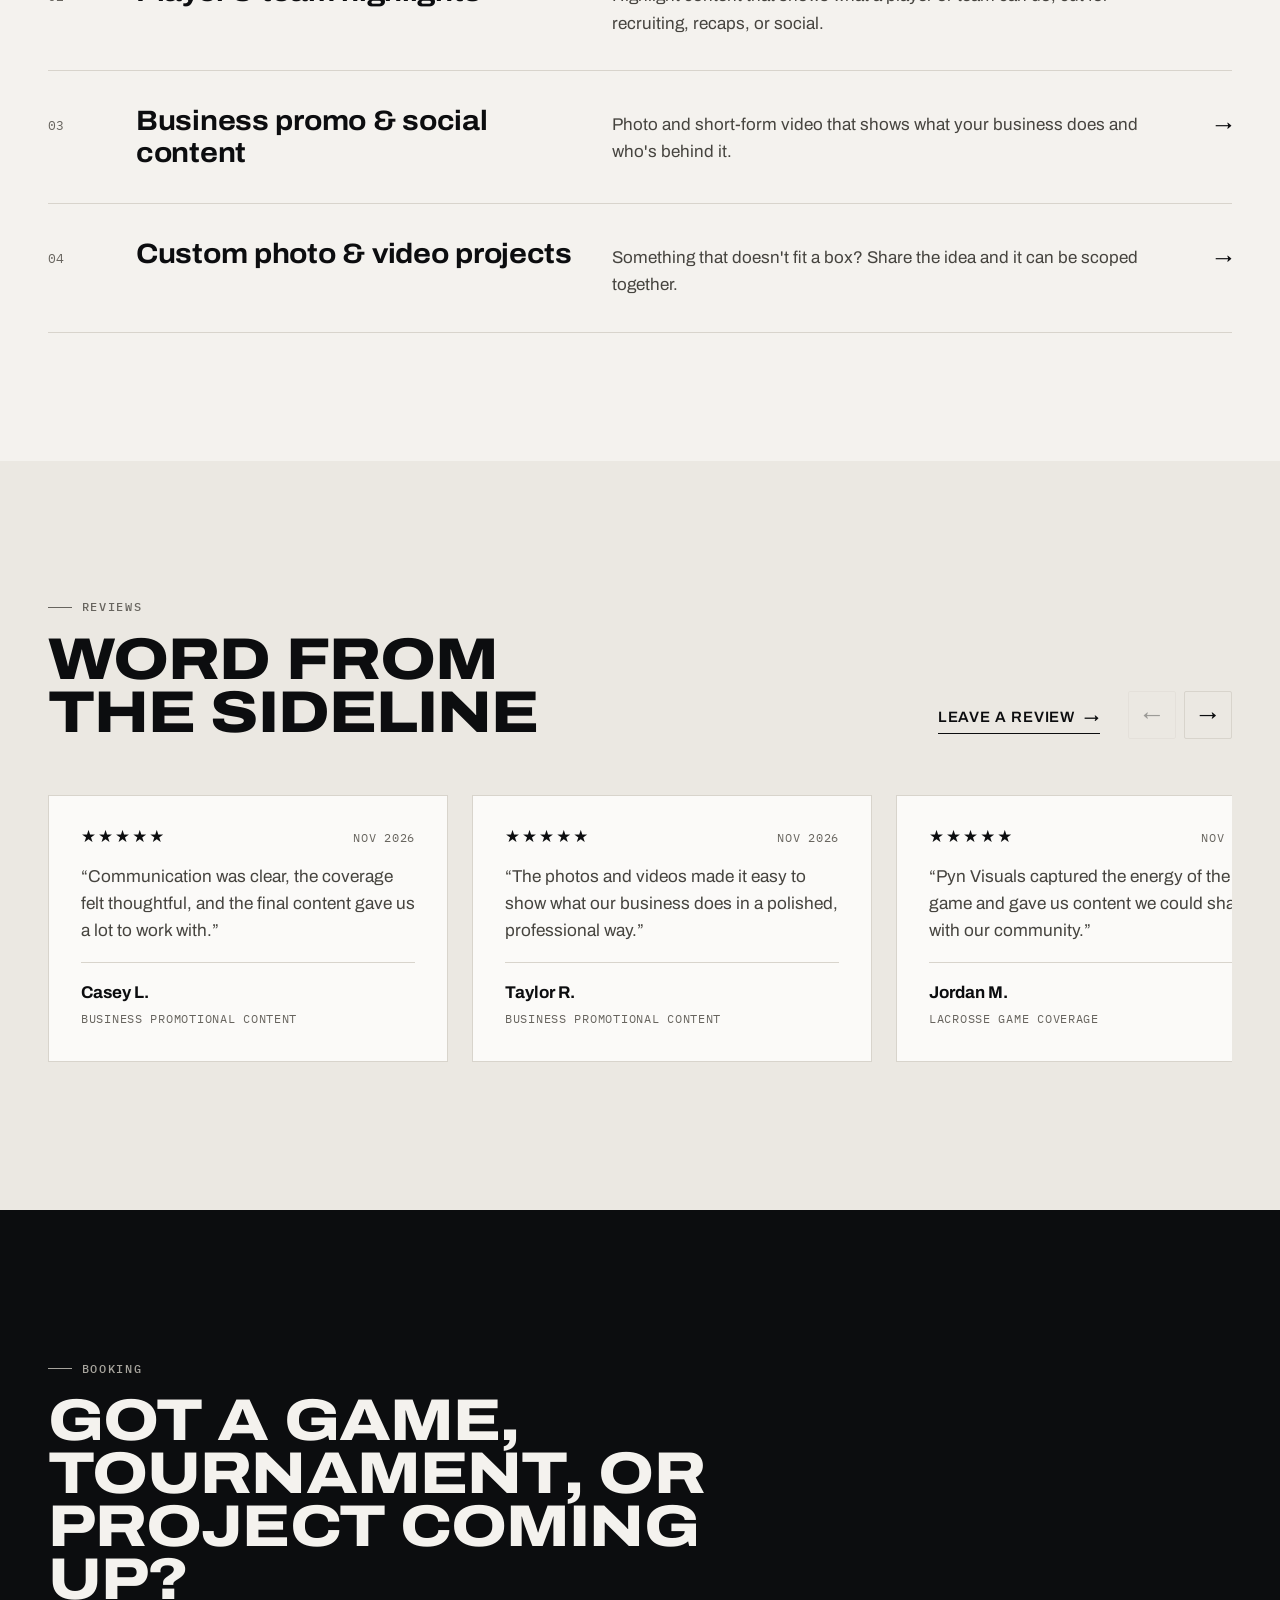
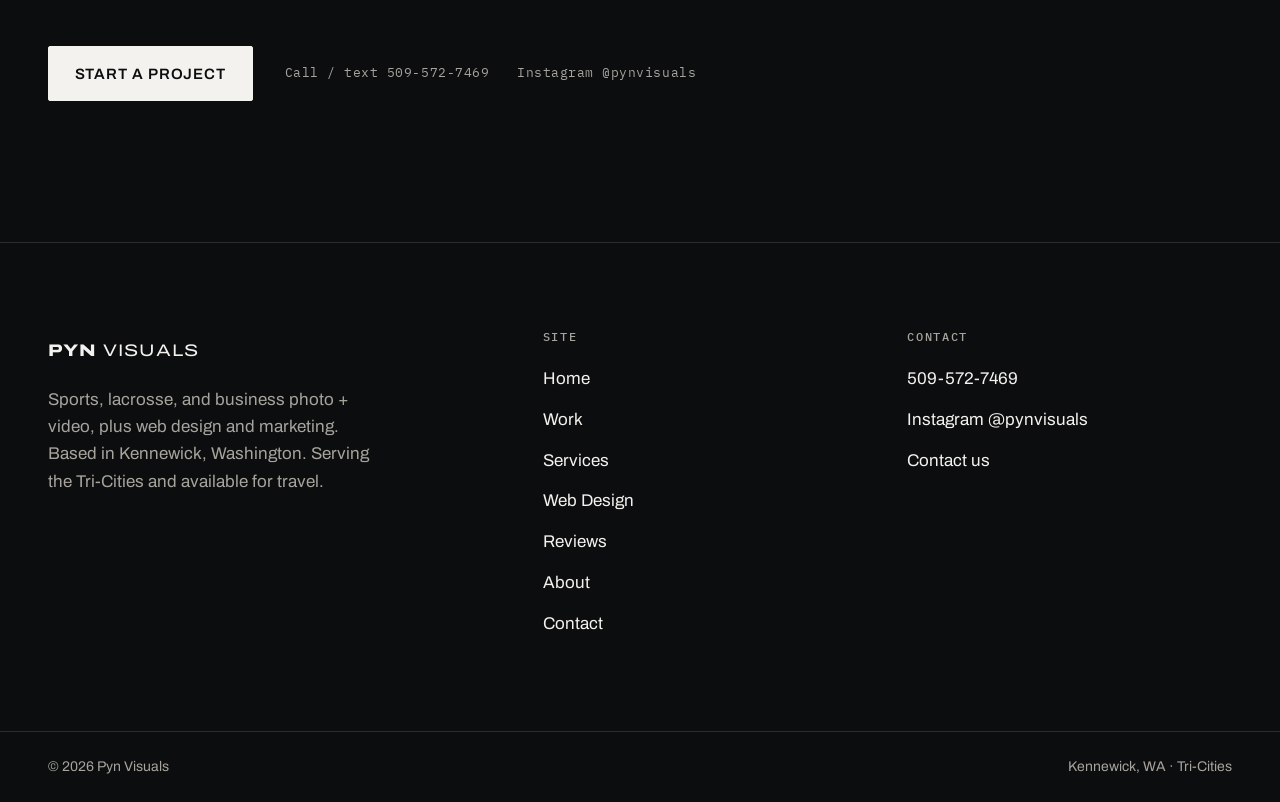
==== commit 666a0aac: "Change "Contact Us" buttons to "Get a Quote" Header, mobile menu, home hero, and the Work and About " ====
--- a/index.html
+++ b/index.html
@@ -67,7 +67,7 @@
         <h1 class="display h1 hero__title" id="hero-title">The moments that matter. Captured.</h1>
         <p class="hero__text">Lacrosse and sports coverage, highlight content, and promotional media for teams, athletes, and businesses across the Tri-Cities and beyond.</p>
         <div class="hero__actions">
-          <a class="btn btn--light" href="contact.html">Contact Us</a>
+          <a class="btn btn--light" href="contact.html">Get a Quote</a>
           <a class="link-arrow" href="portfolio.html">View the work <span class="arrow" aria-hidden="true">&rarr;</span></a>
         </div>
       </div>
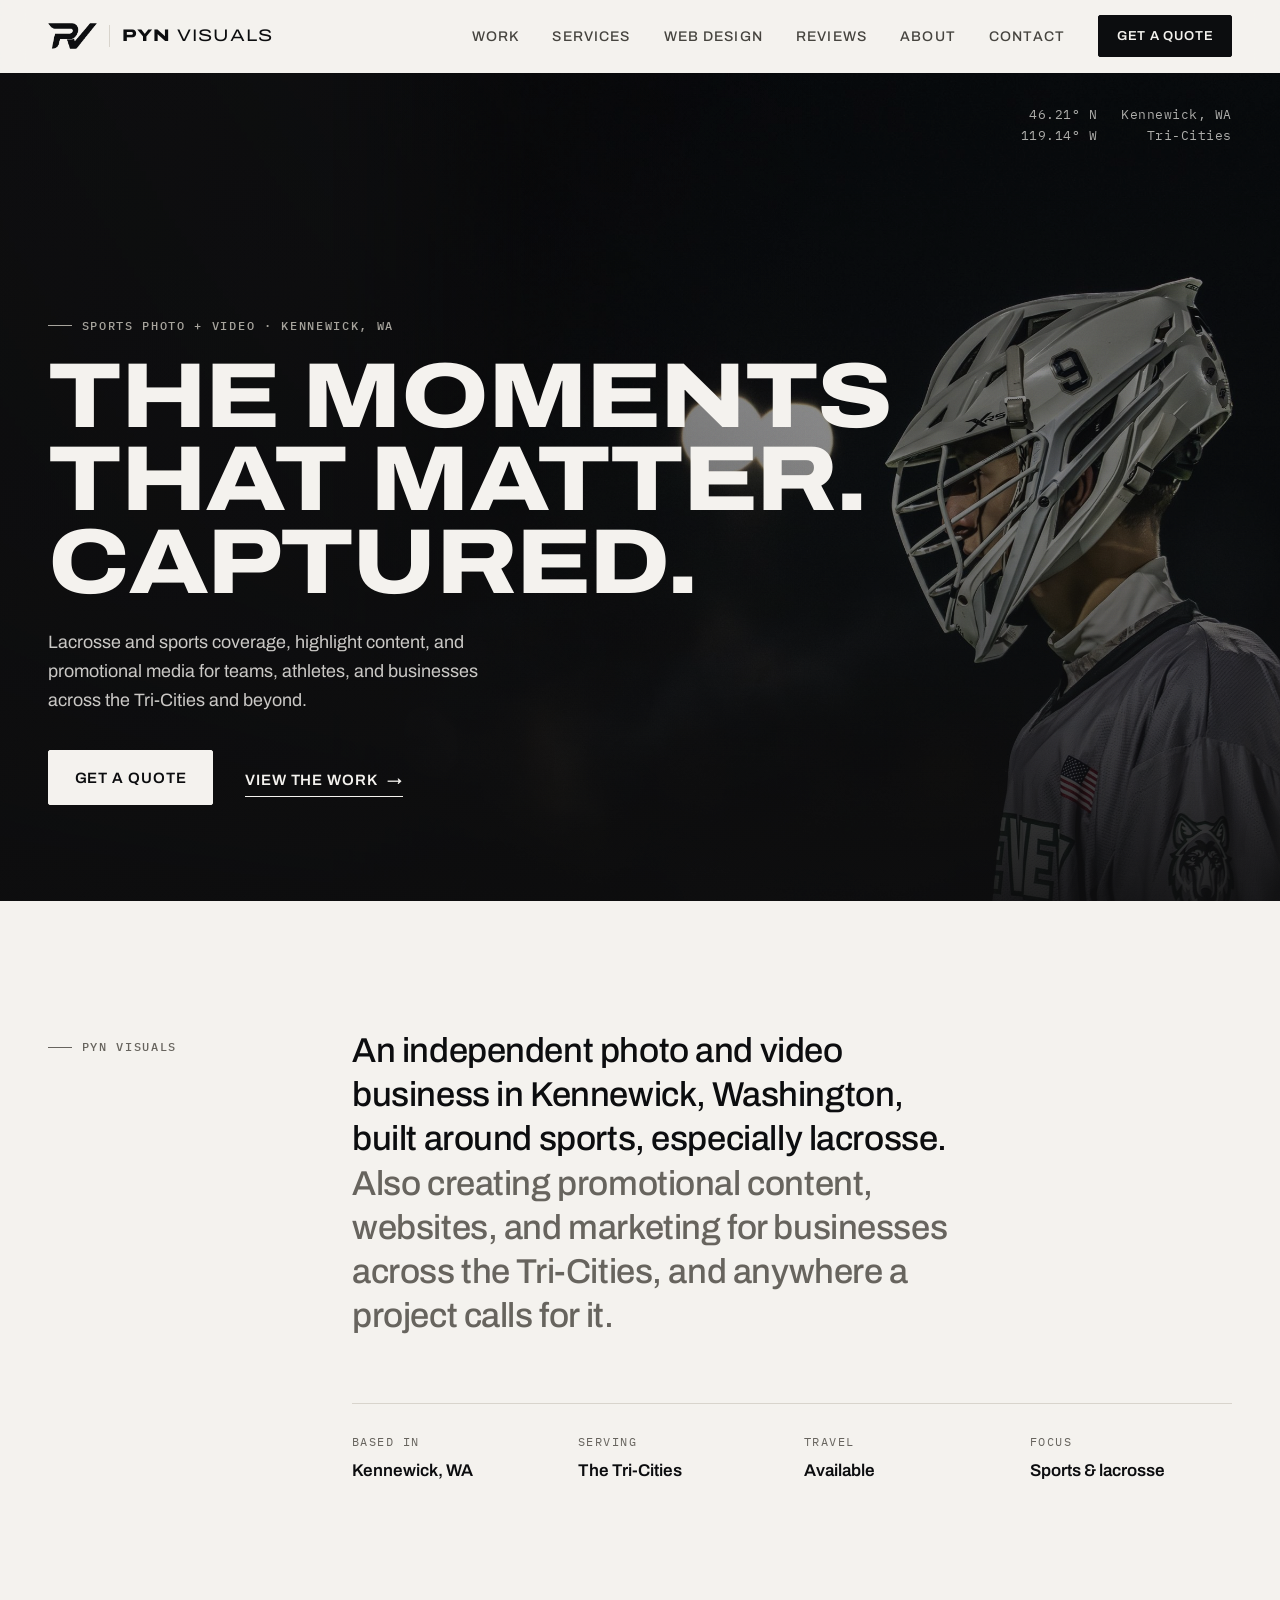
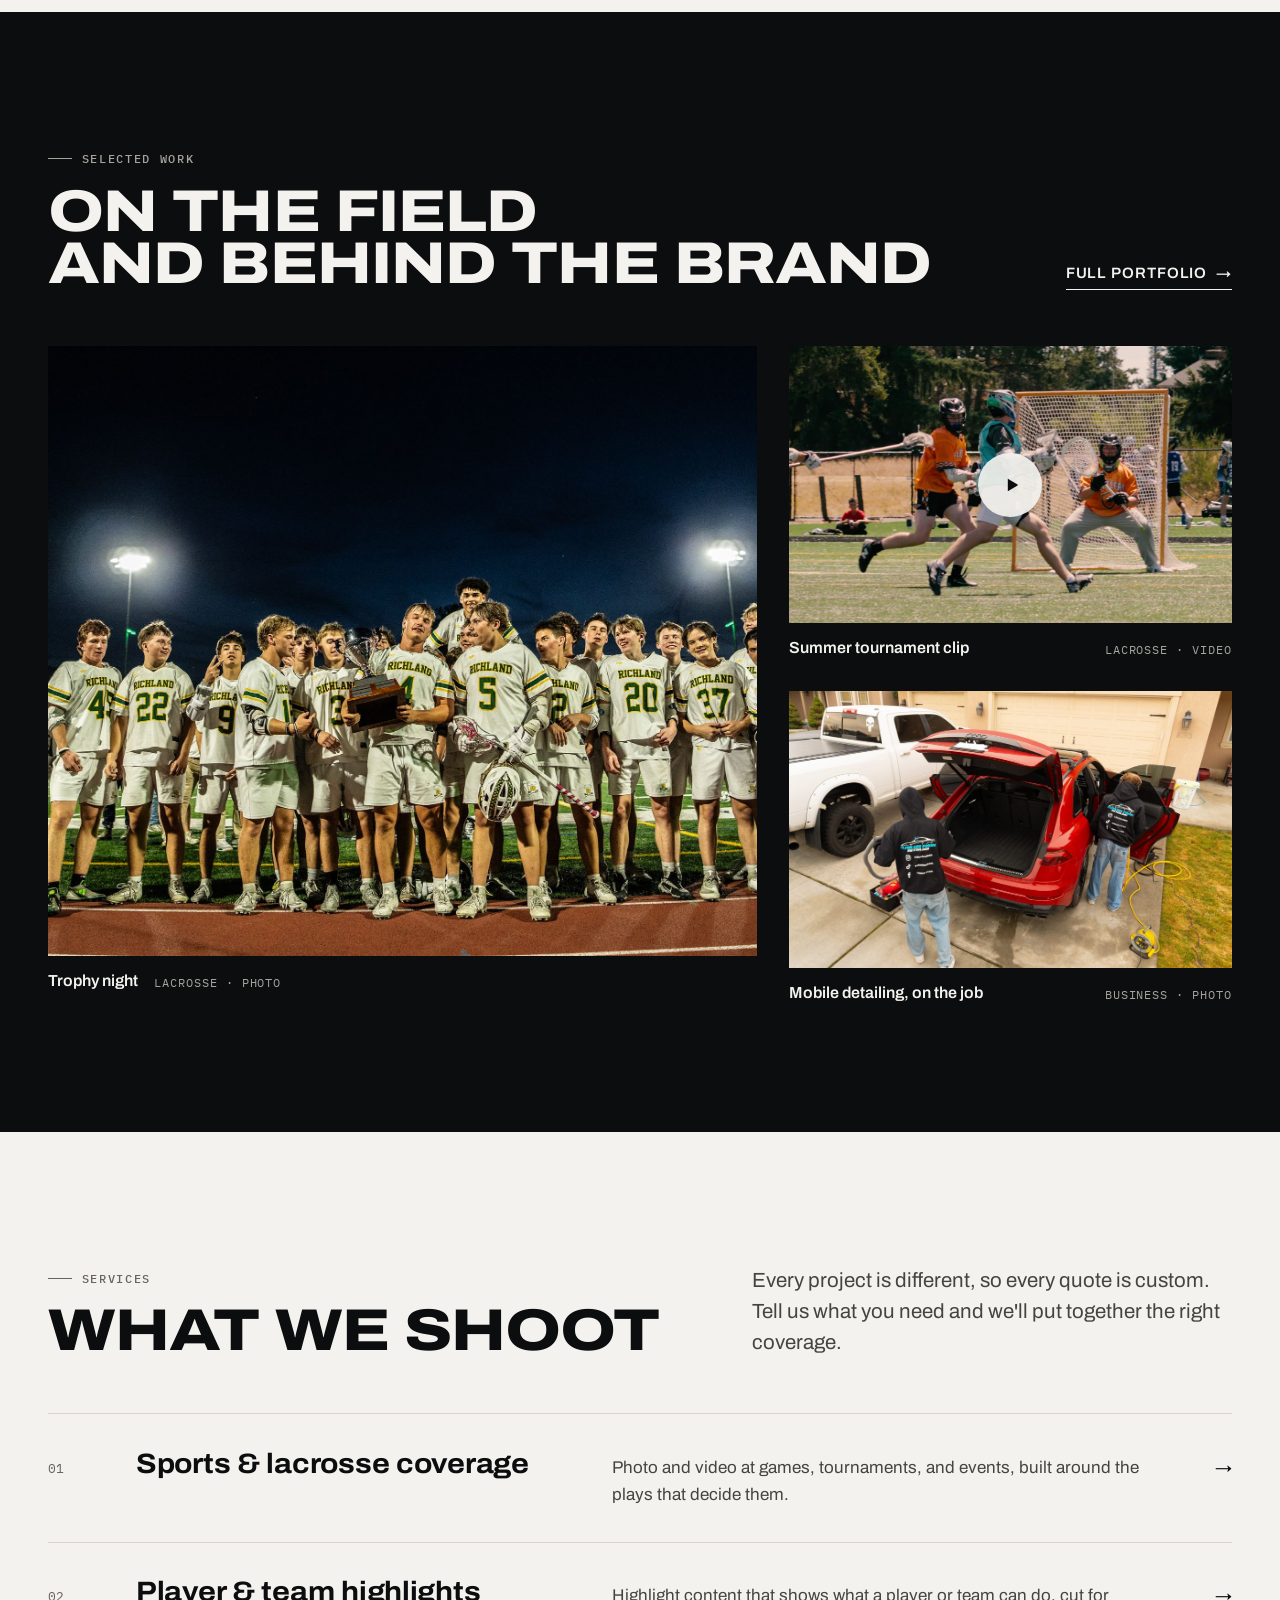
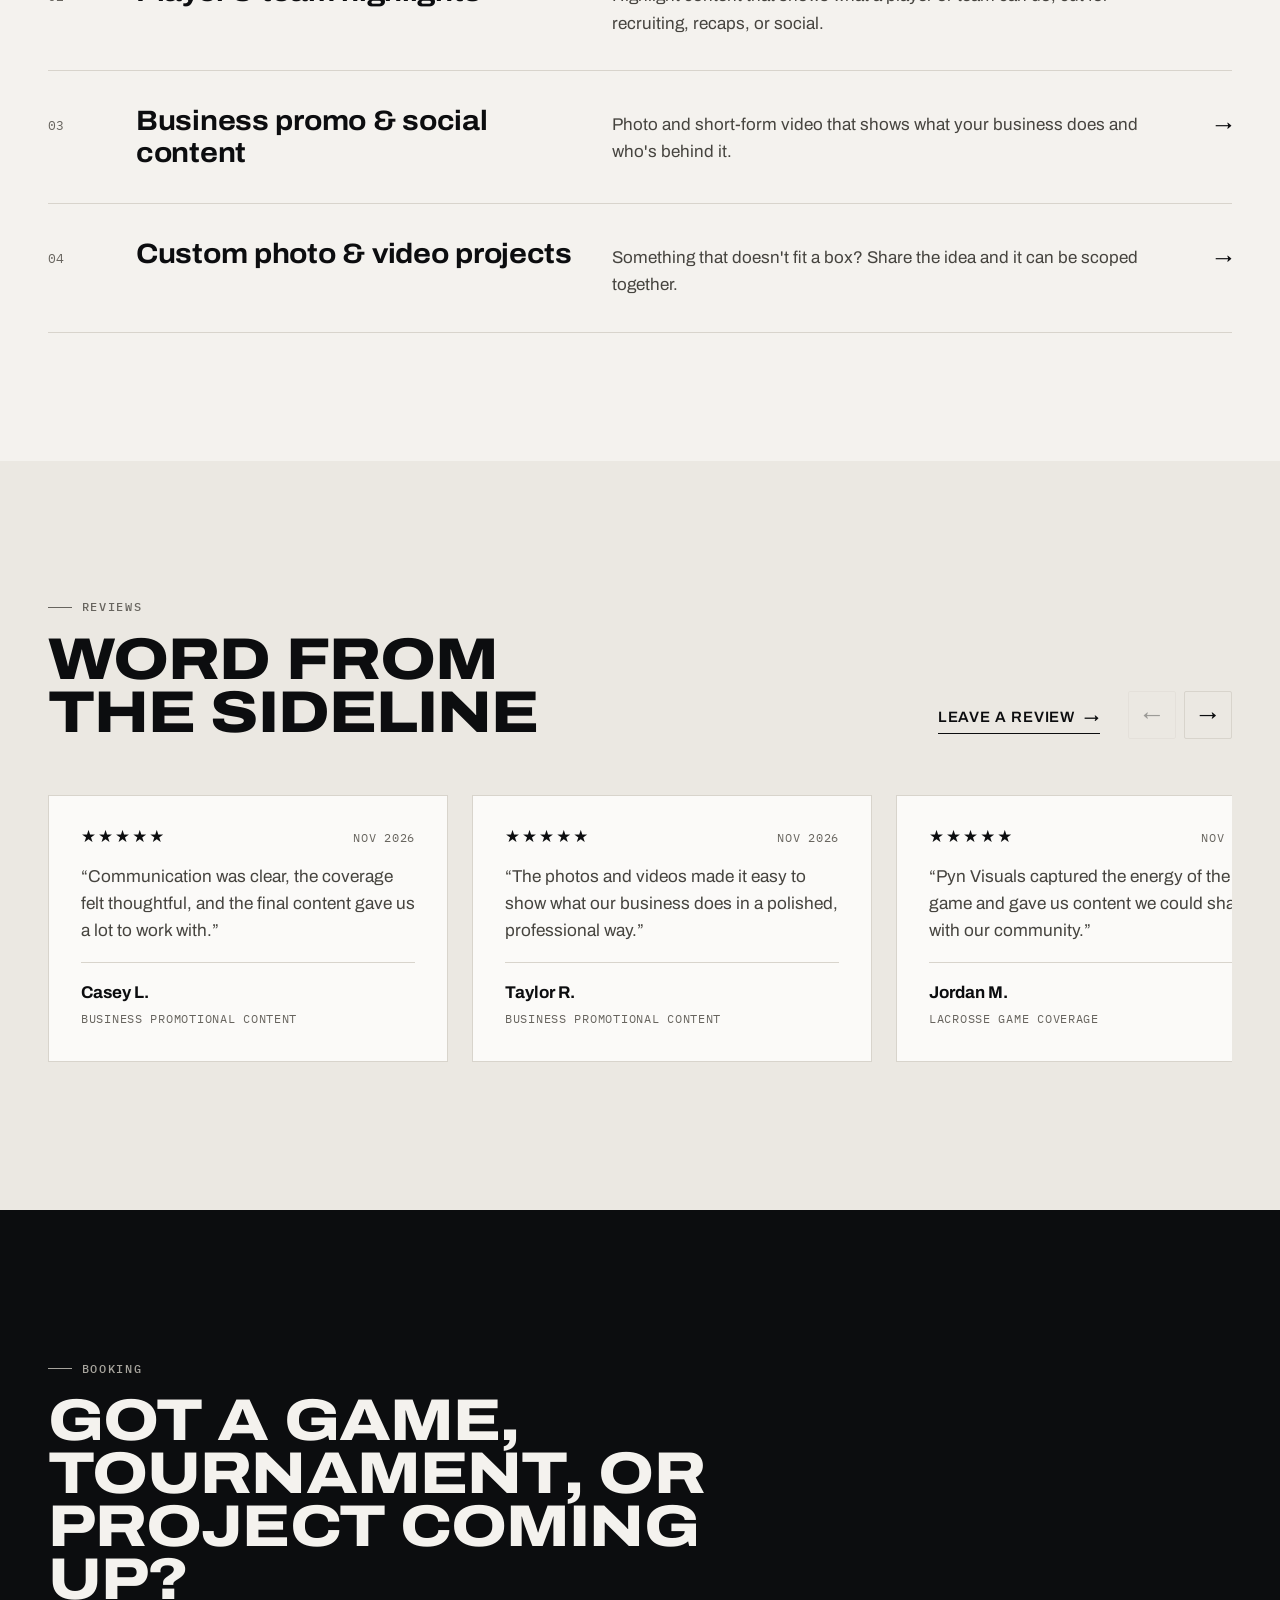
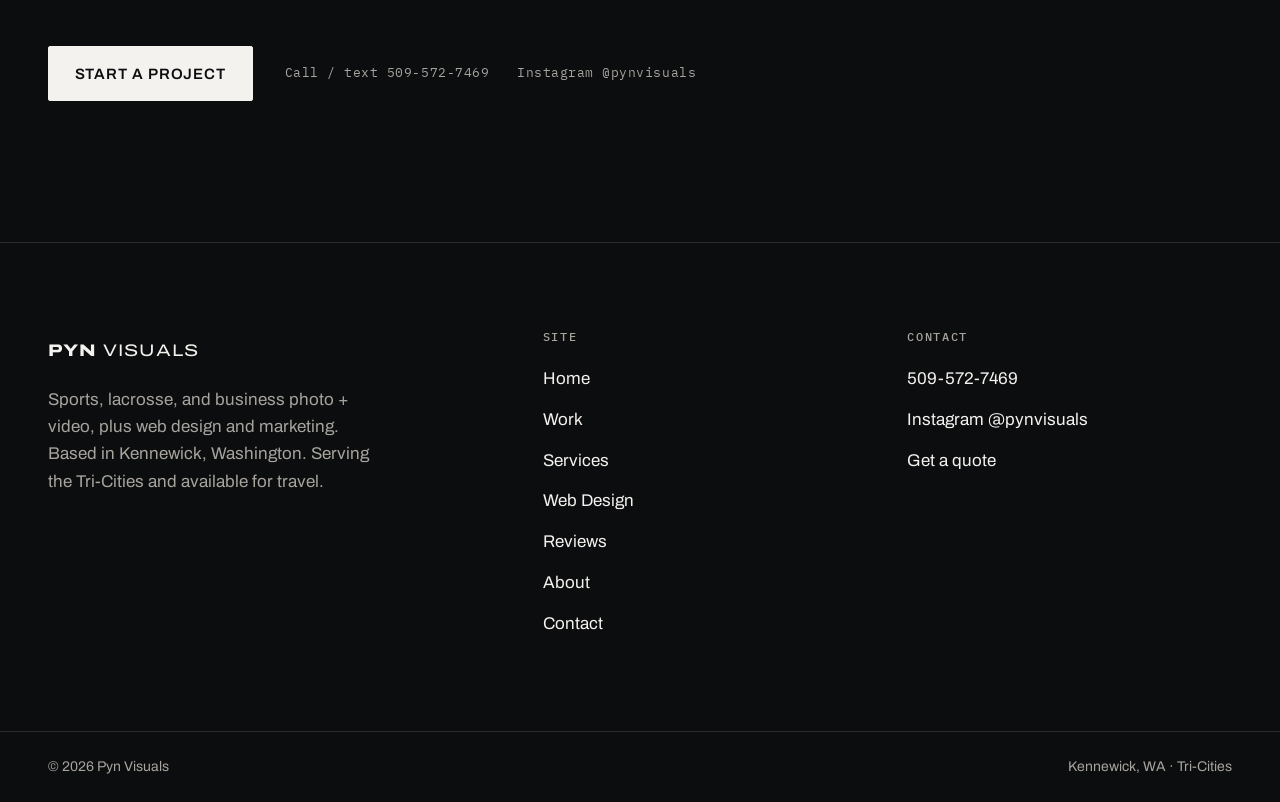
==== commit be173603: "Use custom domain pynvisuals.com - Add CNAME file so GitHub Pages serves the site at pynvisuals.com " ====
--- a/index.html
+++ b/index.html
@@ -14,8 +14,8 @@
   <meta property="og:type" content="website" />
   <meta property="og:title" content="Pyn Visuals | Sports &amp; Lacrosse Photo + Video" />
   <meta property="og:description" content="Sports and lacrosse photo + video, plus promotional content, web design, and marketing for businesses. Based in Kennewick, WA, serving the Tri-Cities and available for travel." />
-  <meta property="og:url" content="https://haydenp0130.github.io/pyn-visuals-site/" />
-  <meta property="og:image" content="https://haydenp0130.github.io/pyn-visuals-site/assets/social/og-image.jpg" />
+  <meta property="og:url" content="https://pynvisuals.com/" />
+  <meta property="og:image" content="https://pynvisuals.com/assets/social/og-image.jpg" />
   <meta property="og:image:alt" content="Pyn Visuals logo and name on a warm white background." />
   <meta name="twitter:card" content="summary_large_image" />
 
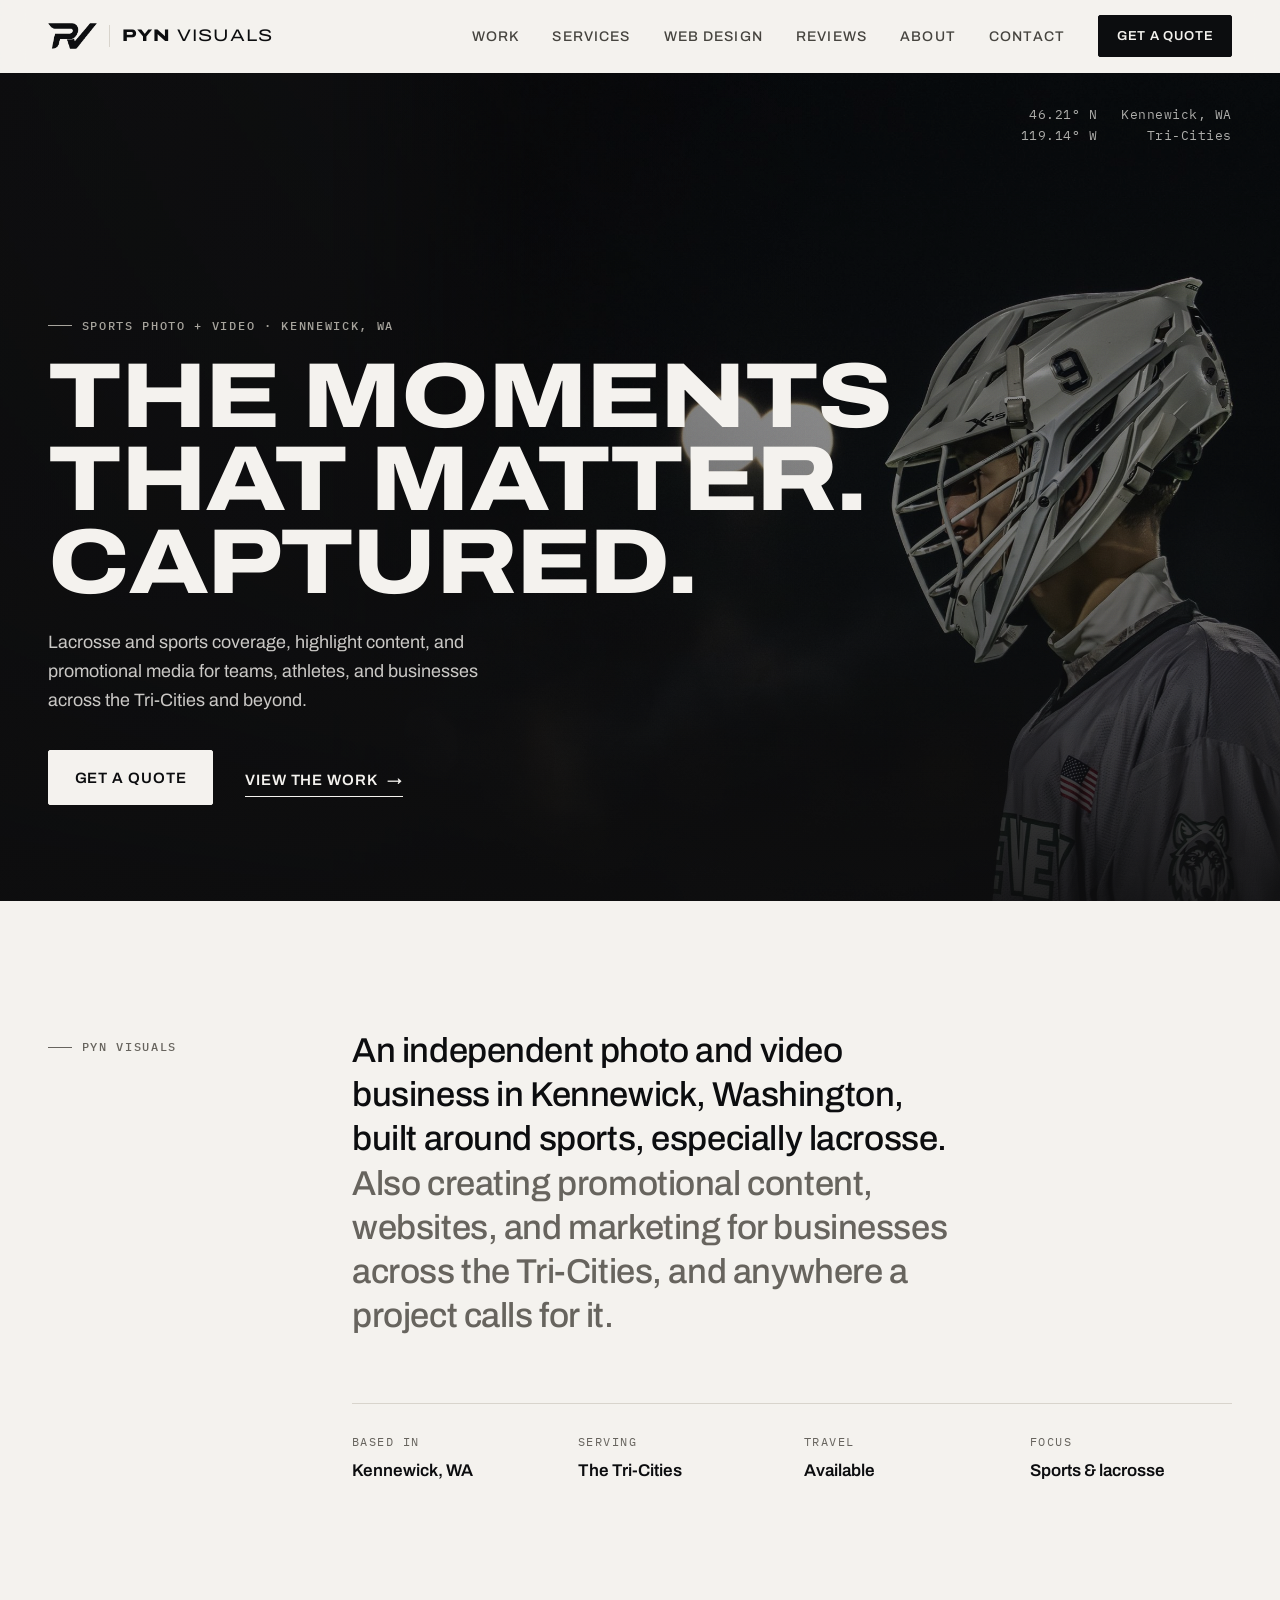
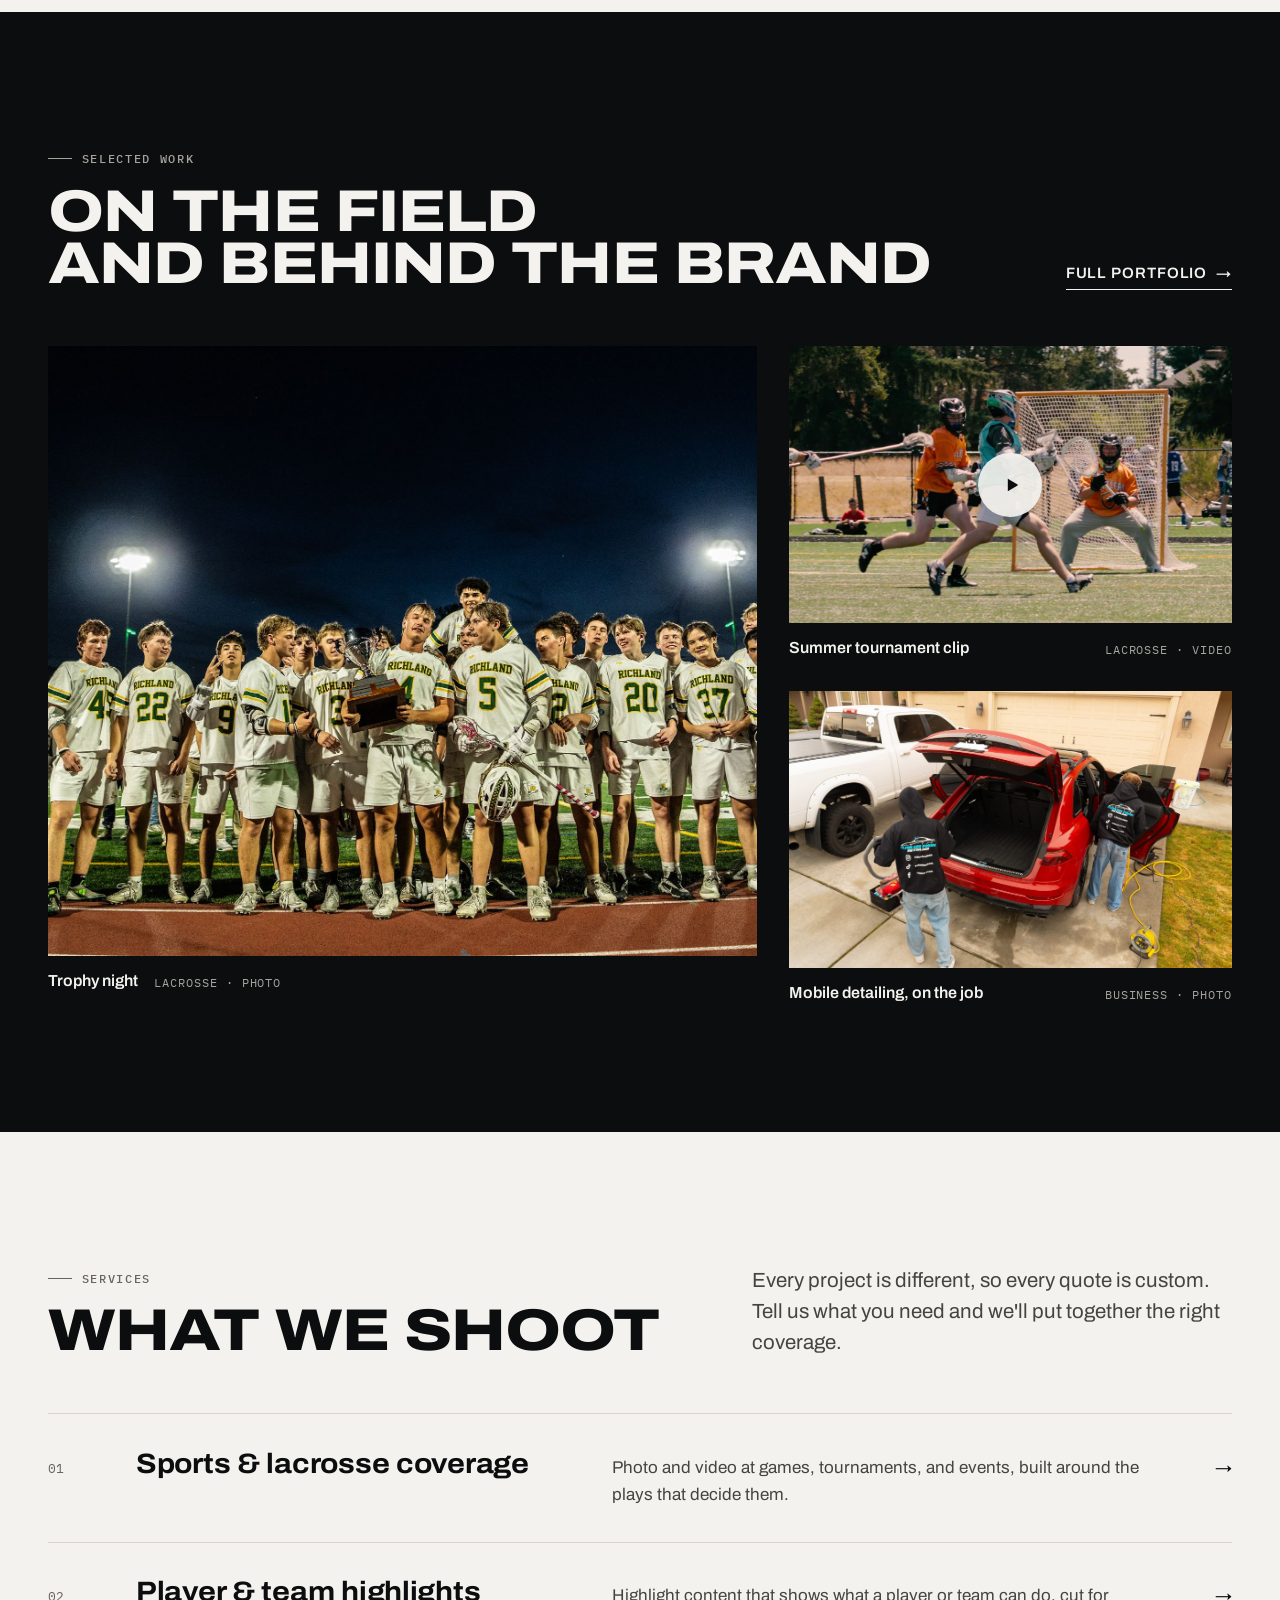
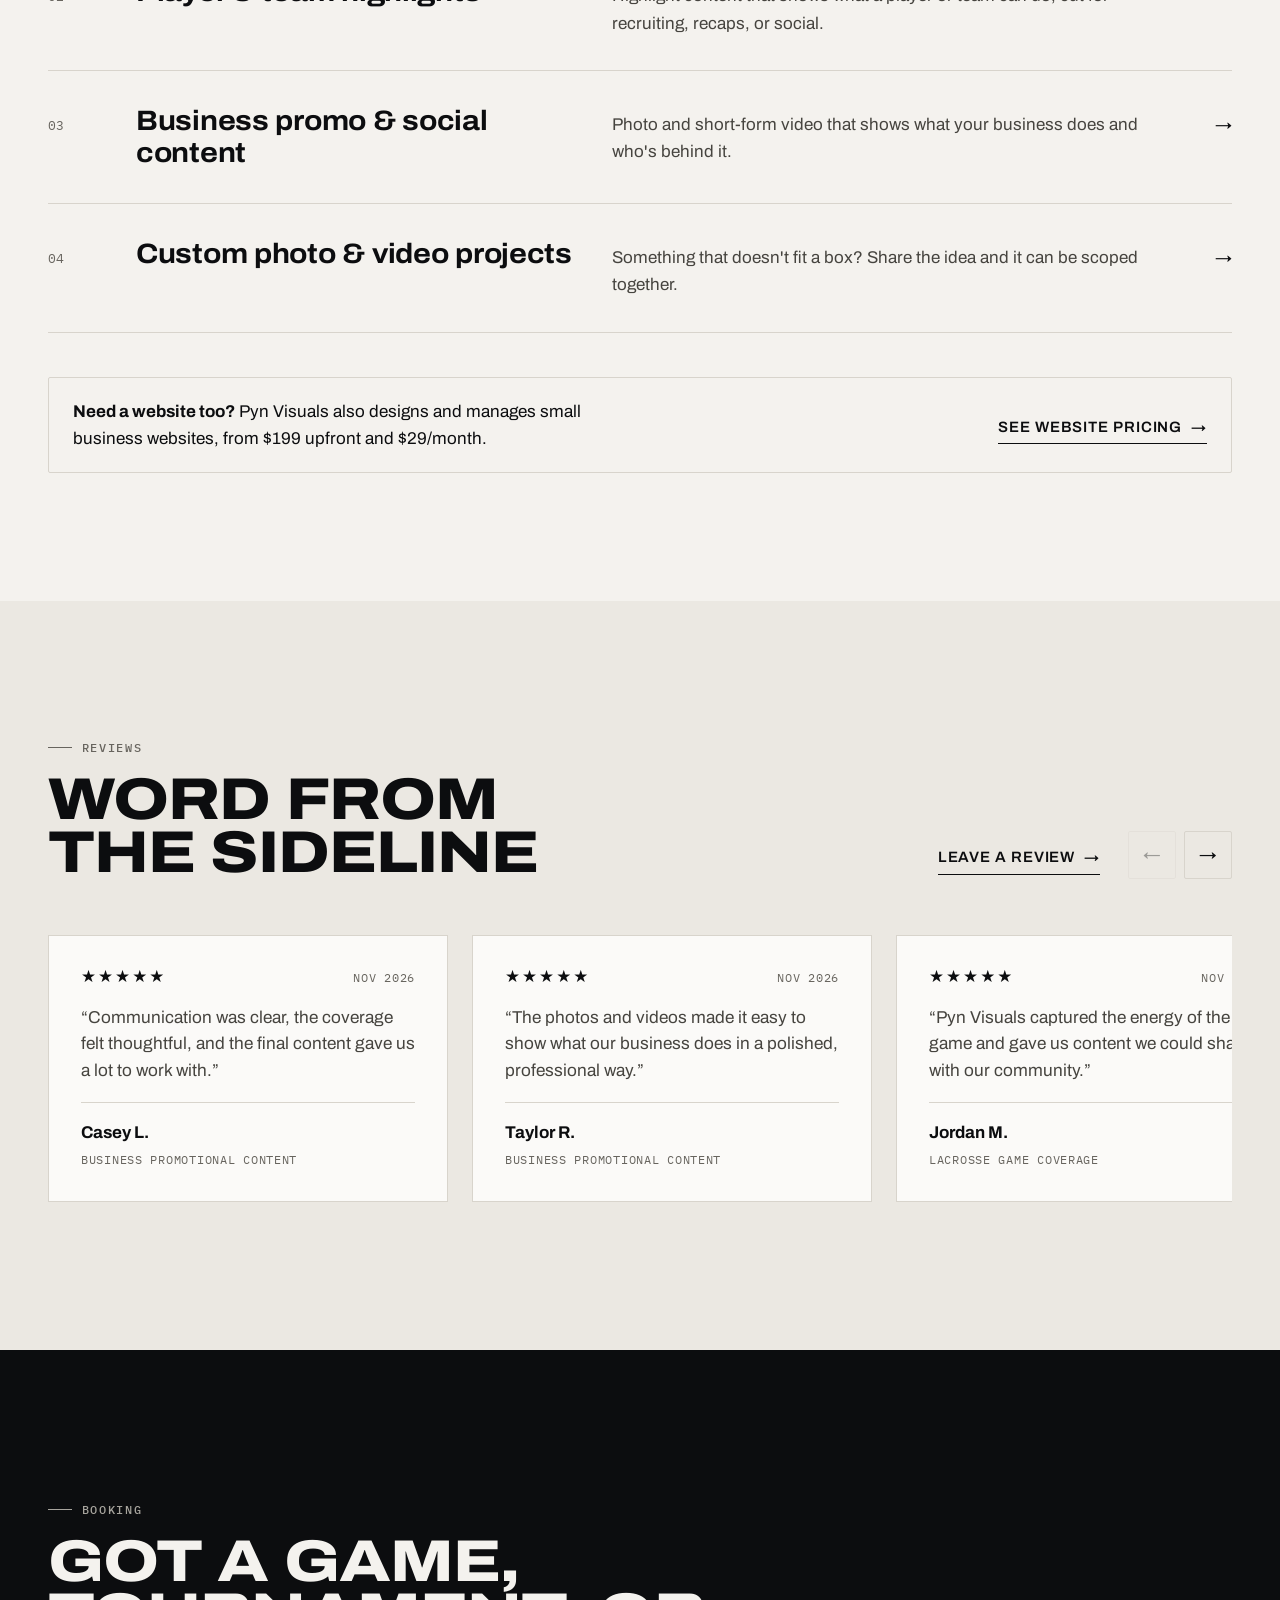
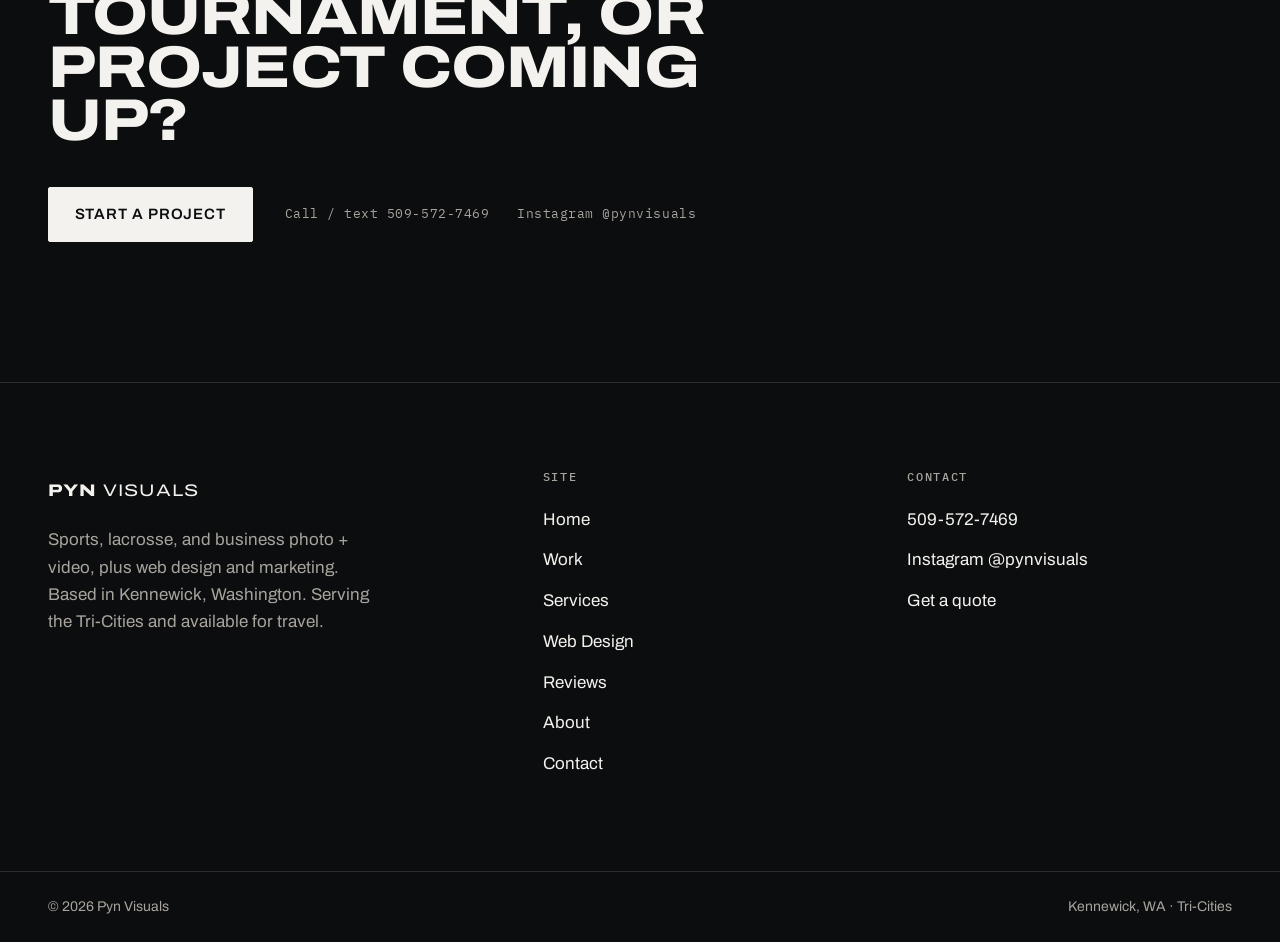
==== commit 86623e3f: "Add web design & management pricing - Web Design page: new hero, Starter/Business/Premium packages, " ====
--- a/index.html
+++ b/index.html
@@ -29,6 +29,7 @@
   <script src="js/components.js" defer></script>
   <script src="js/gallery.js" defer></script>
   <script src="js/reviews.js" defer></script>
+  <script src="js/web-pricing.js" defer></script>
   <script src="js/main.js" defer></script>
 
   <script type="application/ld+json">
@@ -117,6 +118,10 @@
           <p class="lede">Every project is different, so every quote is custom. Tell us what you need and we'll put together the right coverage.</p>
         </div>
         <ul class="service-rows" data-service-rows></ul>
+        <div class="wd-teaser" data-reveal>
+          <p><strong>Need a website too?</strong> Pyn Visuals also designs and manages small business websites, from <span data-wd-text="from-upfront">$199</span> upfront and <span data-wd-text="from-monthly">$29</span>/month.</p>
+          <a class="link-arrow" href="web-design.html#pricing">See website pricing <span class="arrow" aria-hidden="true">&rarr;</span></a>
+        </div>
       </div>
     </section>
 
--- a/css/styles.css
+++ b/css/styles.css
@@ -667,3 +667,106 @@
 .ex-card__meta { font-family: var(--font-mono); font-size: 0.75rem; letter-spacing: 0.08em; text-transform: uppercase; color: var(--on-ink-muted); }
 .ex-card__text { color: var(--on-ink-muted); font-size: 0.9375rem; max-width: 52ch; }
 .ex-card .link-arrow { justify-self: start; margin-top: 0.25rem; }
+
+/* =========================================================================
+   WEB DESIGN PRICING (web-design.html, built by js/web-pricing.js)
+   ========================================================================= */
+.wd-hero__title { font-size: clamp(2.3rem, 6.4vw, 5.5rem) !important; max-width: 17ch; }
+.wd-hero__row { display: grid; grid-template-columns: minmax(0, 7fr) minmax(0, 5fr); gap: clamp(2rem, 5vw, 5rem); align-items: end; margin-top: clamp(1.75rem, 4vw, 2.75rem); }
+.wd-hero__row .lede { max-width: 46ch; margin-top: 0; }
+.wd-hero__row .cta__row { margin-top: 2rem; }
+.wd-facts { margin: 0; display: grid; grid-template-columns: 1fr 1fr; border-top: 1px solid var(--ink); }
+.wd-facts div { padding: 1rem 0 0.9rem; border-bottom: 1px solid var(--line); }
+.wd-facts div:nth-child(odd) { padding-right: 1rem; }
+.wd-facts div:nth-child(even) { padding-left: 1rem; border-left: 1px solid var(--line); }
+.wd-facts dt { font-family: var(--font-mono); font-size: 0.75rem; letter-spacing: 0.1em; text-transform: uppercase; color: var(--gray-500); }
+.wd-facts dd { margin: 0.3rem 0 0; font-size: 1.15rem; font-weight: 600; }
+@media (max-width: 860px) { .wd-hero__row { grid-template-columns: 1fr; } }
+
+/* Package cards */
+.wd-cards { list-style: none; display: grid; grid-template-columns: repeat(3, minmax(0, 1fr)); gap: clamp(1rem, 2vw, 1.5rem); align-items: stretch; }
+.wd-card > article { height: 100%; display: flex; flex-direction: column; padding: clamp(1.5rem, 2.6vw, 2.25rem); background: var(--paper); border: 1px solid var(--line); border-radius: var(--radius); transition: border-color 0.3s var(--ease), transform 0.3s var(--ease); }
+.wd-card > article:hover { border-color: var(--ink); }
+.wd-card--featured { background: transparent; }
+.wd-card--featured > article { background: var(--ink); border-color: var(--ink); color: var(--on-ink); }
+.wd-card--featured > article:hover { border-color: var(--on-ink-muted); }
+@media (min-width: 1000px) { .wd-card--featured > article { transform: translateY(-0.75rem); } .wd-card--featured > article:hover { transform: translateY(-0.75rem); } }
+.wd-card__top { display: flex; align-items: center; justify-content: space-between; gap: 1rem; }
+.wd-card__name { font-weight: 800; font-stretch: 118%; text-transform: uppercase; letter-spacing: -0.01em; font-size: clamp(1.5rem, 2.2vw, 1.9rem); line-height: 1; }
+.wd-card__badge { font-family: var(--font-mono); font-size: 0.6875rem; letter-spacing: 0.12em; text-transform: uppercase; padding: 0.35rem 0.6rem; border: 1px solid var(--line-ink); border-radius: var(--radius); color: var(--on-ink); white-space: nowrap; }
+.wd-card__summary { margin-top: 0.85rem; color: var(--gray-700); font-size: 0.975rem; min-height: 3em; }
+.wd-card--featured .wd-card__summary { color: var(--on-ink-muted); }
+.wd-price { margin-top: 1.5rem; padding-block: 1.25rem; border-block: 1px solid var(--line); }
+.wd-card--featured .wd-price { border-color: var(--line-ink); }
+.wd-price__main { display: flex; flex-wrap: wrap; align-items: baseline; gap: 0.25rem 0.6rem; }
+.wd-price__from { width: 100%; font-family: var(--font-mono); font-size: 0.75rem; letter-spacing: 0.1em; text-transform: uppercase; color: var(--gray-500); }
+.wd-price__num { font-weight: 800; font-stretch: 112%; font-size: clamp(2.6rem, 4vw, 3.4rem); line-height: 1; letter-spacing: -0.02em; }
+.wd-price__unit { font-family: var(--font-mono); font-size: 0.8125rem; letter-spacing: 0.06em; text-transform: uppercase; color: var(--gray-500); }
+.wd-price__monthly { margin-top: 0.85rem; display: flex; flex-wrap: wrap; align-items: baseline; gap: 0.2rem 0.4rem; font-size: 1.05rem; }
+.wd-price__monthly strong { font-size: 1.35rem; font-weight: 700; }
+.wd-price__plus { font-weight: 700; margin-right: 0.1rem; }
+.wd-price__label { width: 100%; font-family: var(--font-mono); font-size: 0.75rem; letter-spacing: 0.08em; text-transform: uppercase; color: var(--gray-500); }
+.wd-card--featured .wd-price__from, .wd-card--featured .wd-price__unit, .wd-card--featured .wd-price__label { color: var(--on-ink-muted); }
+.wd-list { list-style: none; display: grid; gap: 0.65rem; margin-top: 1.5rem; font-size: 0.95rem; }
+.wd-list li { display: grid; grid-template-columns: 1rem 1fr; gap: 0.7rem; align-items: start; line-height: 1.45; }
+.wd-check { width: 1rem; height: 1rem; margin-top: 0.15rem; color: var(--ink); }
+.dark .wd-check { color: var(--on-ink); }
+.wd-card__note { margin-top: 1.25rem; font-size: 0.875rem; color: var(--gray-500); }
+.wd-card__cta { margin-top: auto; width: 100%; }
+.wd-card .wd-list { margin-bottom: 2rem; }
+.wd-card--featured .btn--light:hover { --btn-bg: #ffffff; }
+@media (max-width: 1000px) { .wd-cards { grid-template-columns: 1fr; max-width: 560px; margin-inline: auto; } .wd-card__summary { min-height: 0; } }
+
+/* Extras */
+.wd-extras { margin-top: clamp(2.5rem, 5vw, 3.5rem); padding-top: 1.5rem; border-top: 1px solid var(--ink); display: grid; grid-template-columns: minmax(0, 5fr) minmax(0, 7fr); gap: 1.25rem 3rem; }
+.wd-extras__rate { font-size: 1.05rem; max-width: 36ch; }
+.wd-extras__list { list-style: none; display: grid; grid-template-columns: 1fr 1fr; gap: 0.5rem 2rem; color: var(--gray-700); font-size: 0.9375rem; }
+.wd-extras__list li { padding-left: 1rem; position: relative; }
+.wd-extras__list li::before { content: ""; position: absolute; left: 0; top: 0.72em; width: 0.45rem; height: 1px; background: var(--gray-500); }
+@media (max-width: 860px) { .wd-extras { grid-template-columns: 1fr; } .wd-extras__list { grid-template-columns: 1fr; } }
+
+/* Subscription */
+.wd-sub__grid { display: grid; grid-template-columns: minmax(0, 5fr) minmax(0, 6fr); gap: clamp(2rem, 6vw, 6rem); align-items: start; }
+.wd-sub__card { border: 1px solid var(--line-ink); border-radius: var(--radius); padding: clamp(1.5rem, 3vw, 2.25rem); }
+.wd-sub__price .wd-price__unit { color: var(--on-ink-muted); }
+.wd-sub__zero { margin-top: 0.6rem; font-family: var(--font-mono); font-size: 0.8125rem; letter-spacing: 0.06em; text-transform: uppercase; color: var(--on-ink-muted); }
+.wd-list--two { grid-template-columns: 1fr 1fr; gap: 0.65rem 1.5rem; padding-top: 1.5rem; border-top: 1px solid var(--line-ink); }
+.wd-sub__terms { margin-block: 1.5rem; padding: 1rem 1.1rem; border-left: 2px solid var(--on-ink); background: rgba(244, 242, 238, 0.06); font-size: 0.9375rem; color: var(--on-ink-muted); }
+.wd-sub__terms strong { display: block; color: var(--on-ink); margin-bottom: 0.2rem; }
+@media (max-width: 860px) { .wd-sub__grid { grid-template-columns: 1fr; } }
+@media (max-width: 480px) { .wd-list--two { grid-template-columns: 1fr; } }
+
+/* Comparison table */
+.wd-compare { border-top: 1px solid var(--ink); }
+.wd-table { width: 100%; border-collapse: collapse; font-size: 0.95rem; table-layout: fixed; }
+.wd-table th, .wd-table td { text-align: left; vertical-align: top; padding: 0.95rem 0.9rem; border-bottom: 1px solid var(--line); }
+.wd-table thead th { font-weight: 800; font-stretch: 112%; text-transform: uppercase; font-size: 1.05rem; line-height: 1.1; padding-block: 1.1rem; }
+.wd-table thead th span { display: block; margin-top: 0.4rem; font-family: var(--font-mono); font-weight: 400; font-stretch: 100%; font-size: 0.75rem; letter-spacing: 0.04em; text-transform: none; color: var(--gray-500); }
+.wd-table tbody th { font-family: var(--font-mono); font-weight: 500; font-size: 0.75rem; letter-spacing: 0.1em; text-transform: uppercase; color: var(--gray-500); width: 18%; padding-left: 0; }
+.wd-table .is-featured { background: rgba(12, 13, 15, 0.04); }
+.wd-dash { color: var(--gray-500); }
+.wd-compare__note { margin-top: 1rem; font-size: 0.875rem; color: var(--gray-500); max-width: 70ch; }
+@media (max-width: 760px) {
+  .wd-table, .wd-table tbody, .wd-table tr, .wd-table th, .wd-table td { display: block; width: 100%; }
+  .wd-table thead { display: none; }
+  .wd-table tr { padding: 1rem 0; border-bottom: 1px solid var(--line); display: grid; grid-template-columns: 1fr 1fr; gap: 0.5rem 1rem; }
+  .wd-table tbody th { grid-column: 1 / -1; border: 0; padding: 0 0 0.25rem; width: auto; }
+  .wd-table td { border: 0; padding: 0.5rem 0.65rem; background: rgba(12, 13, 15, 0.03); font-size: 0.9rem; }
+  .wd-table td::before { content: attr(data-label); display: block; font-family: var(--font-mono); font-size: 0.6875rem; letter-spacing: 0.1em; text-transform: uppercase; color: var(--gray-500); margin-bottom: 0.15rem; }
+  .wd-table td.is-featured { background: rgba(12, 13, 15, 0.08); }
+}
+
+/* FAQ accordion */
+.wd-faq { margin-top: clamp(1.75rem, 4vw, 2.5rem); border-top: 1px solid var(--ink); }
+.wd-faq details { border-bottom: 1px solid var(--line); }
+.wd-faq summary { list-style: none; cursor: pointer; display: flex; justify-content: space-between; align-items: center; gap: 1.5rem; min-height: 44px; padding: 1.15rem 0; font-weight: 600; font-size: 1.1rem; }
+.wd-faq summary::-webkit-details-marker { display: none; }
+.wd-faq summary::after { content: "+"; font-family: var(--font-mono); font-size: 1.35rem; font-weight: 400; line-height: 1; transition: transform 0.25s var(--ease); }
+.wd-faq details[open] summary::after { transform: rotate(45deg); }
+.wd-faq summary:hover { color: var(--gray-700); }
+.wd-faq details p { padding: 0 0 1.35rem; color: var(--gray-700); max-width: 62ch; }
+
+/* Home + services: link into web design */
+.wd-teaser { display: flex; flex-wrap: wrap; align-items: center; justify-content: space-between; gap: 1rem 2rem; margin-top: clamp(2rem, 4vw, 2.75rem); padding: 1.25rem 1.5rem; border: 1px solid var(--line); border-radius: var(--radius); }
+.wd-teaser p { max-width: 56ch; }
+.wd-teaser strong { font-weight: 700; }
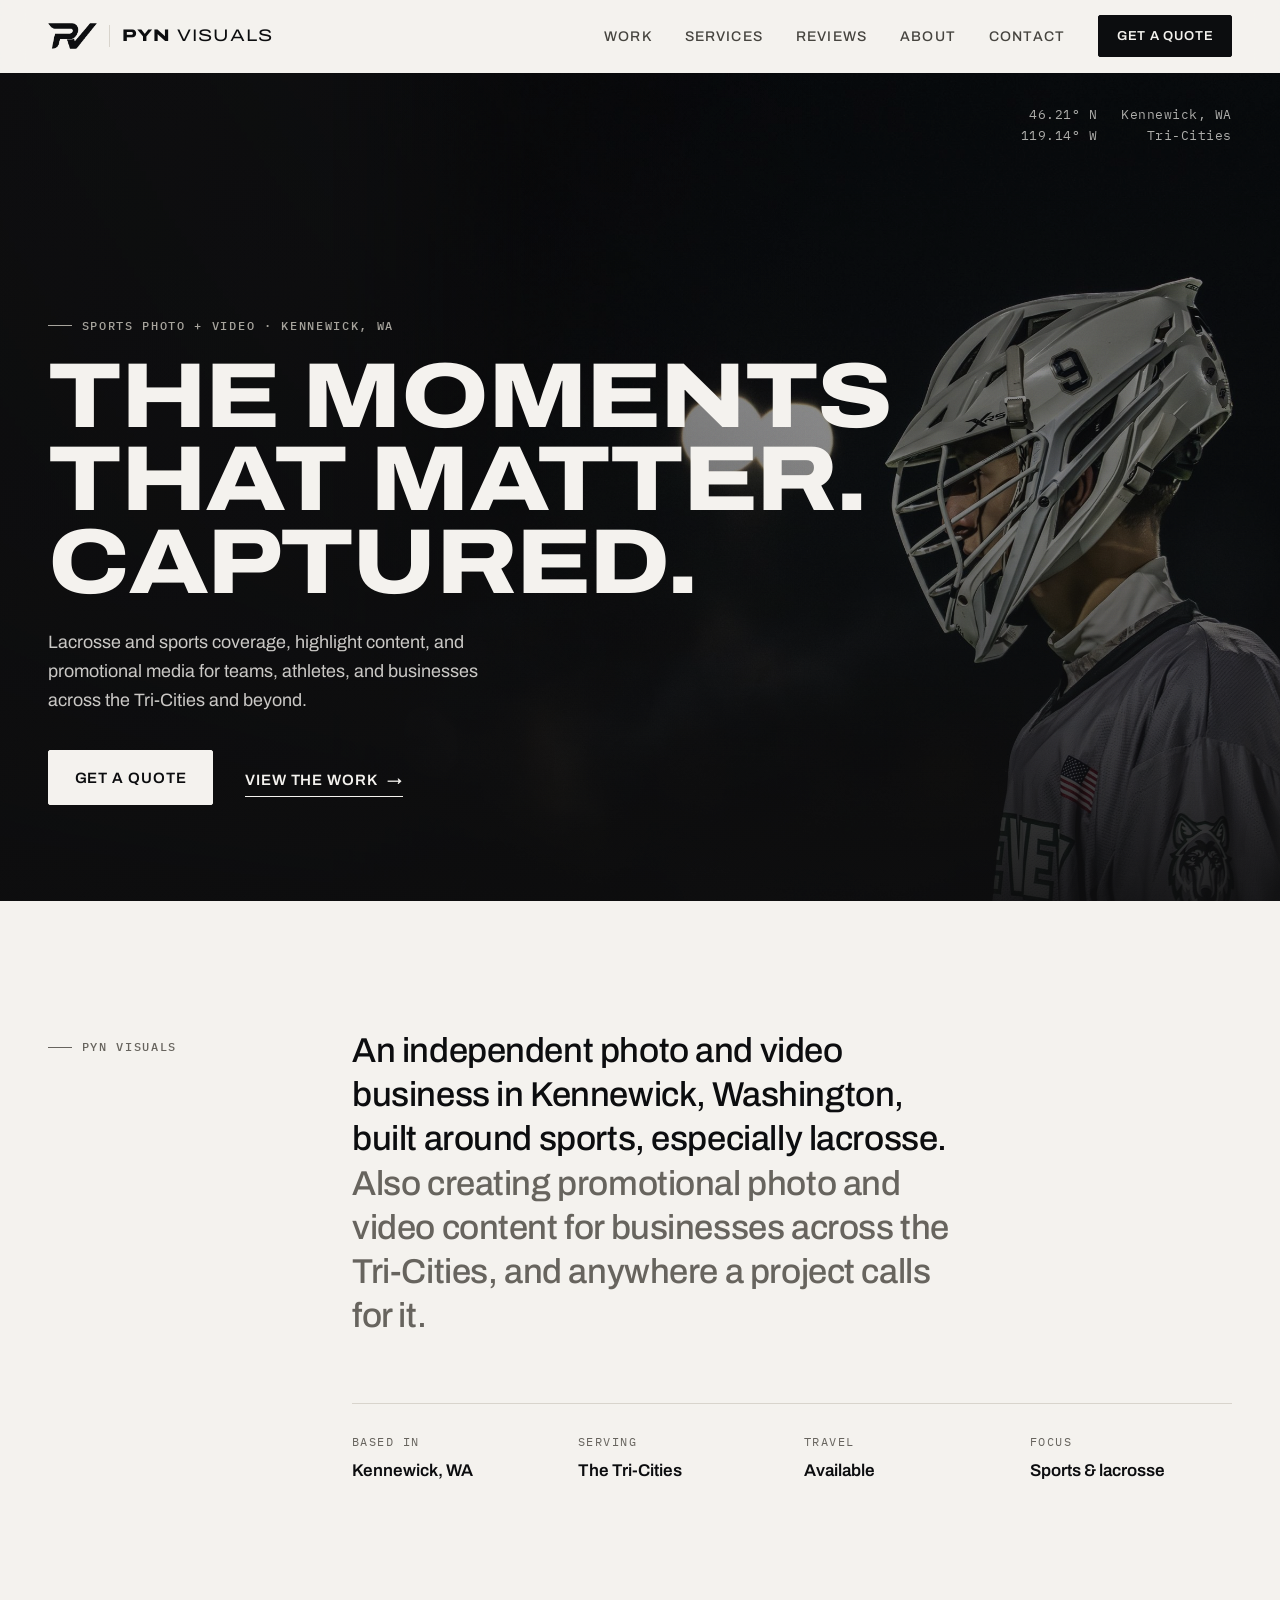
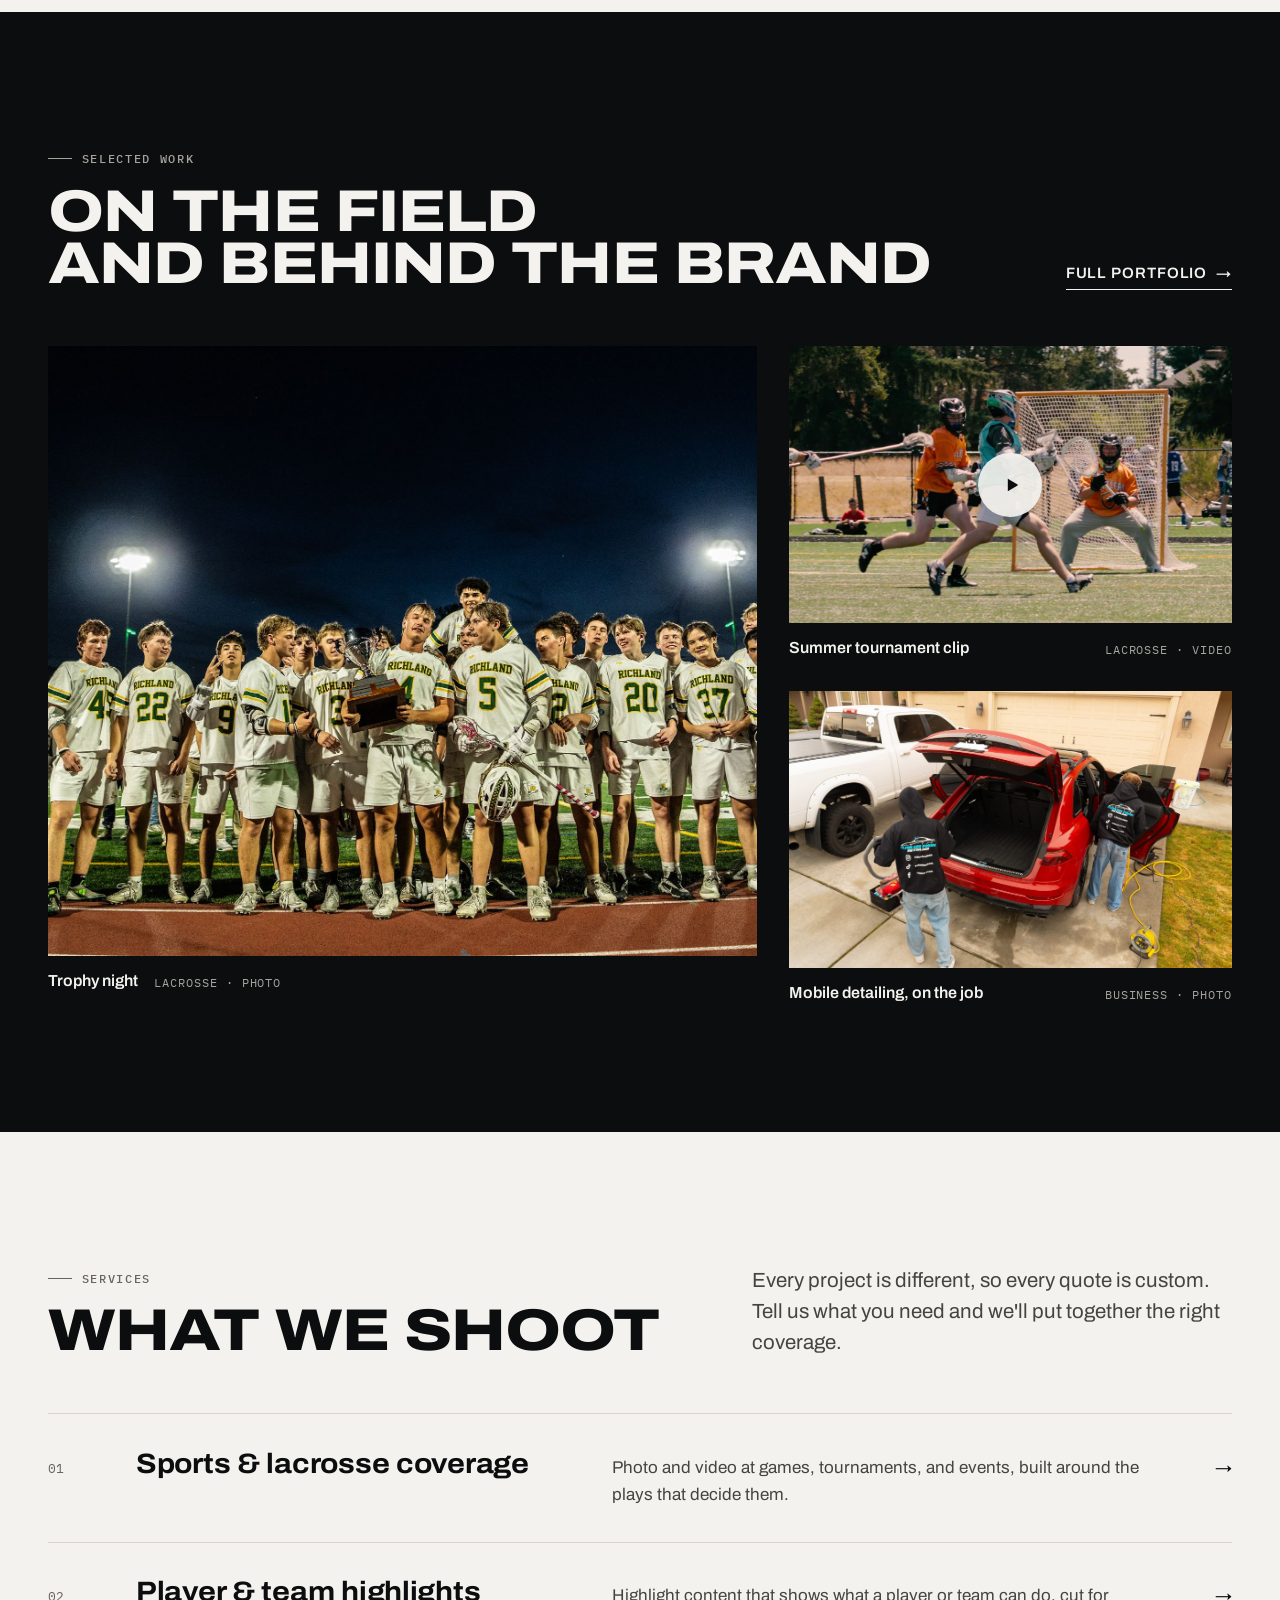
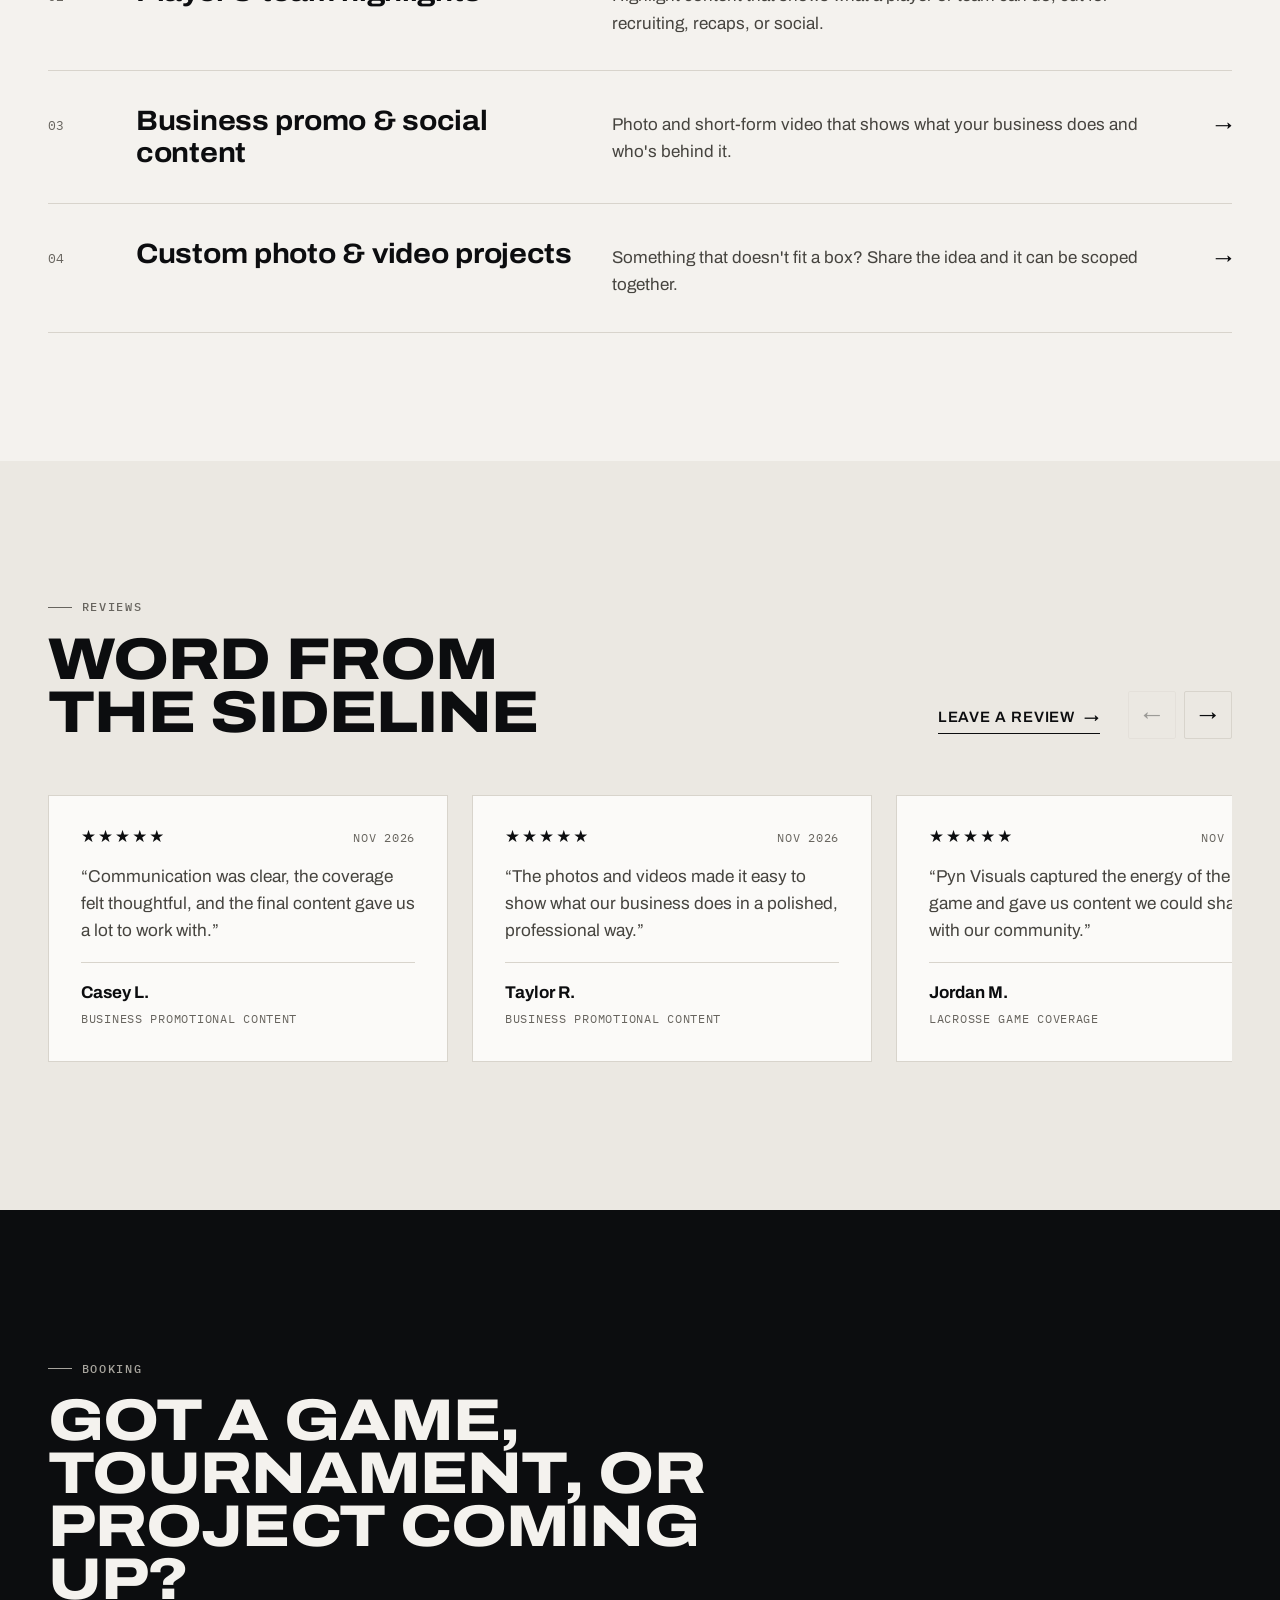
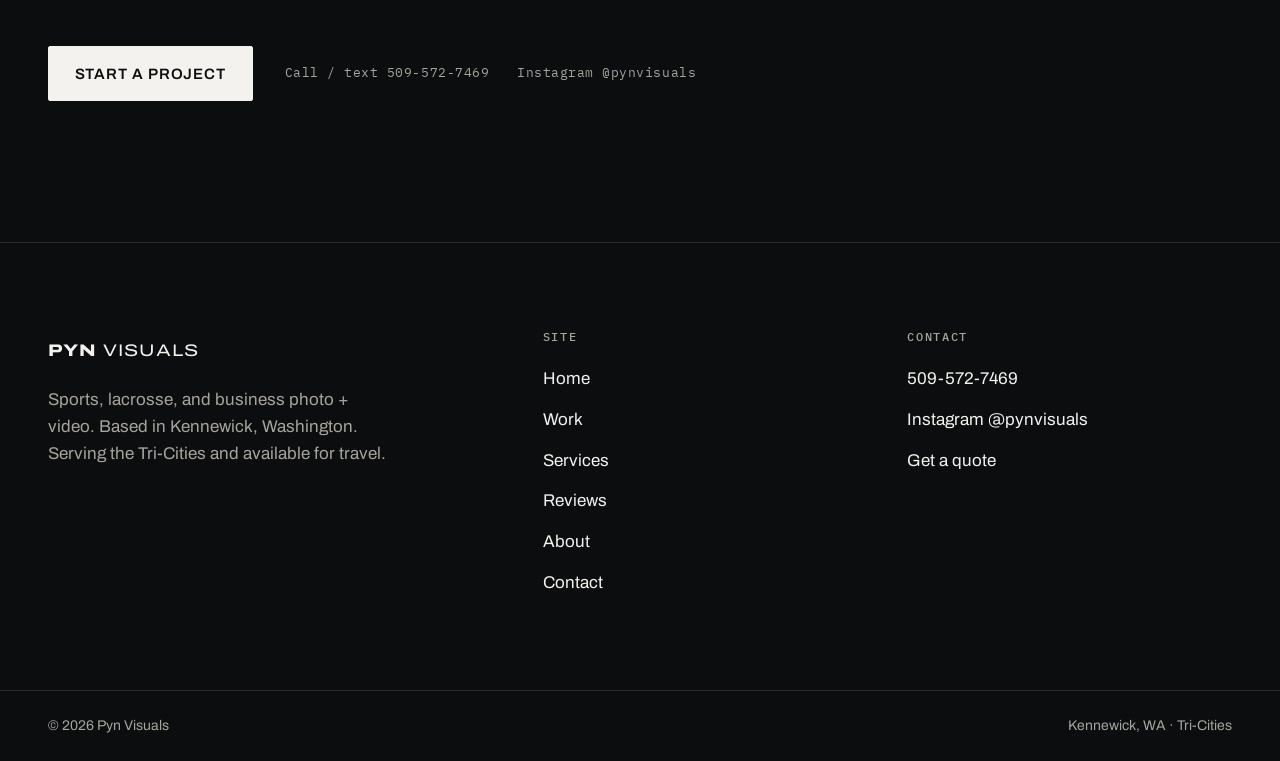
==== commit 29220973: "Remove discontinued web design service from index.html" ====
--- a/index.html
+++ b/index.html
@@ -4,7 +4,7 @@
   <meta charset="utf-8" />
   <meta name="viewport" content="width=device-width, initial-scale=1" />
   <title>Pyn Visuals | Sports &amp; Lacrosse Photo + Video in Kennewick, WA</title>
-  <meta name="description" content="Pyn Visuals is a Kennewick, Washington photo and video business focused on sports and lacrosse, plus promotional content, social media, web design, and marketing for businesses. Serving the Tri-Cities and available for travel." />
+  <meta name="description" content="Pyn Visuals is a Kennewick, Washington photo and video business focused on sports and lacrosse, plus promotional and social media content for businesses. Serving the Tri-Cities and available for travel." />
   <meta name="theme-color" content="#f4f2ee" />
   <link rel="icon" type="image/png" sizes="32x32" href="assets/favicon-32.png" />
   <link rel="apple-touch-icon" href="assets/apple-touch-icon.png" />
@@ -13,7 +13,7 @@
   <meta property="og:site_name" content="Pyn Visuals" />
   <meta property="og:type" content="website" />
   <meta property="og:title" content="Pyn Visuals | Sports &amp; Lacrosse Photo + Video" />
-  <meta property="og:description" content="Sports and lacrosse photo + video, plus promotional content, web design, and marketing for businesses. Based in Kennewick, WA, serving the Tri-Cities and available for travel." />
+  <meta property="og:description" content="Sports and lacrosse photo + video, plus promotional and social media content for businesses. Based in Kennewick, WA, serving the Tri-Cities and available for travel." />
   <meta property="og:url" content="https://pynvisuals.com/" />
   <meta property="og:image" content="https://pynvisuals.com/assets/social/og-image.jpg" />
   <meta property="og:image:alt" content="Pyn Visuals logo and name on a warm white background." />
@@ -29,7 +29,6 @@
   <script src="js/components.js" defer></script>
   <script src="js/gallery.js" defer></script>
   <script src="js/reviews.js" defer></script>
-  <script src="js/web-pricing.js" defer></script>
   <script src="js/main.js" defer></script>
 
   <script type="application/ld+json">
@@ -37,7 +36,7 @@
     "@context": "https://schema.org",
     "@type": "ProfessionalService",
     "name": "Pyn Visuals",
-    "description": "Sports and lacrosse photo and video, plus promotional and social media content, web design, and marketing for businesses.",
+    "description": "Sports and lacrosse photo and video, plus promotional and social media content for businesses.",
     "telephone": "+1-509-572-7469",
     "founder": { "@type": "Person", "name": "Hayden Pyne" },
     "address": { "@type": "PostalAddress", "addressLocality": "Kennewick", "addressRegion": "WA", "addressCountry": "US" },
@@ -48,7 +47,7 @@
 </head>
 <body>
   <site-header current="home"></site-header>
-  <noscript><nav class="container" aria-label="Main"><p><a href="index.html">Home</a> · <a href="portfolio.html">Work</a> · <a href="services.html">Services</a> · <a href="web-design.html">Web Design</a> · <a href="reviews.html">Reviews</a> · <a href="about.html">About</a> · <a href="contact.html">Contact</a></p></nav></noscript>
+  <noscript><nav class="container" aria-label="Main"><p><a href="index.html">Home</a> · <a href="portfolio.html">Work</a> · <a href="services.html">Services</a> · <a href="reviews.html">Reviews</a> · <a href="about.html">About</a> · <a href="contact.html">Contact</a></p></nav></noscript>
 
   <main id="main">
     <!-- HERO — image and optional background video are set in js/config.js (hero) -->
@@ -81,7 +80,7 @@
         <div class="intro__body">
           <p class="statement" data-reveal>
             An independent photo and video business in Kennewick, Washington, built around sports, especially lacrosse.
-            <span class="muted">Also creating promotional content, websites, and marketing for businesses across the Tri-Cities, and anywhere a project calls for it.</span>
+            <span class="muted">Also creating promotional photo and video content for businesses across the Tri-Cities, and anywhere a project calls for it.</span>
           </p>
           <dl class="facts" data-reveal>
             <div><dt>Based in</dt><dd>Kennewick, WA</dd></div>
@@ -118,10 +117,6 @@
           <p class="lede">Every project is different, so every quote is custom. Tell us what you need and we'll put together the right coverage.</p>
         </div>
         <ul class="service-rows" data-service-rows></ul>
-        <div class="wd-teaser" data-reveal>
-          <p><strong>Need a website too?</strong> Pyn Visuals also designs and manages small business websites, from <span data-wd-text="from-upfront">$199</span> upfront and <span data-wd-text="from-monthly">$29</span>/month.</p>
-          <a class="link-arrow" href="web-design.html#pricing">See website pricing <span class="arrow" aria-hidden="true">&rarr;</span></a>
-        </div>
       </div>
     </section>
 
